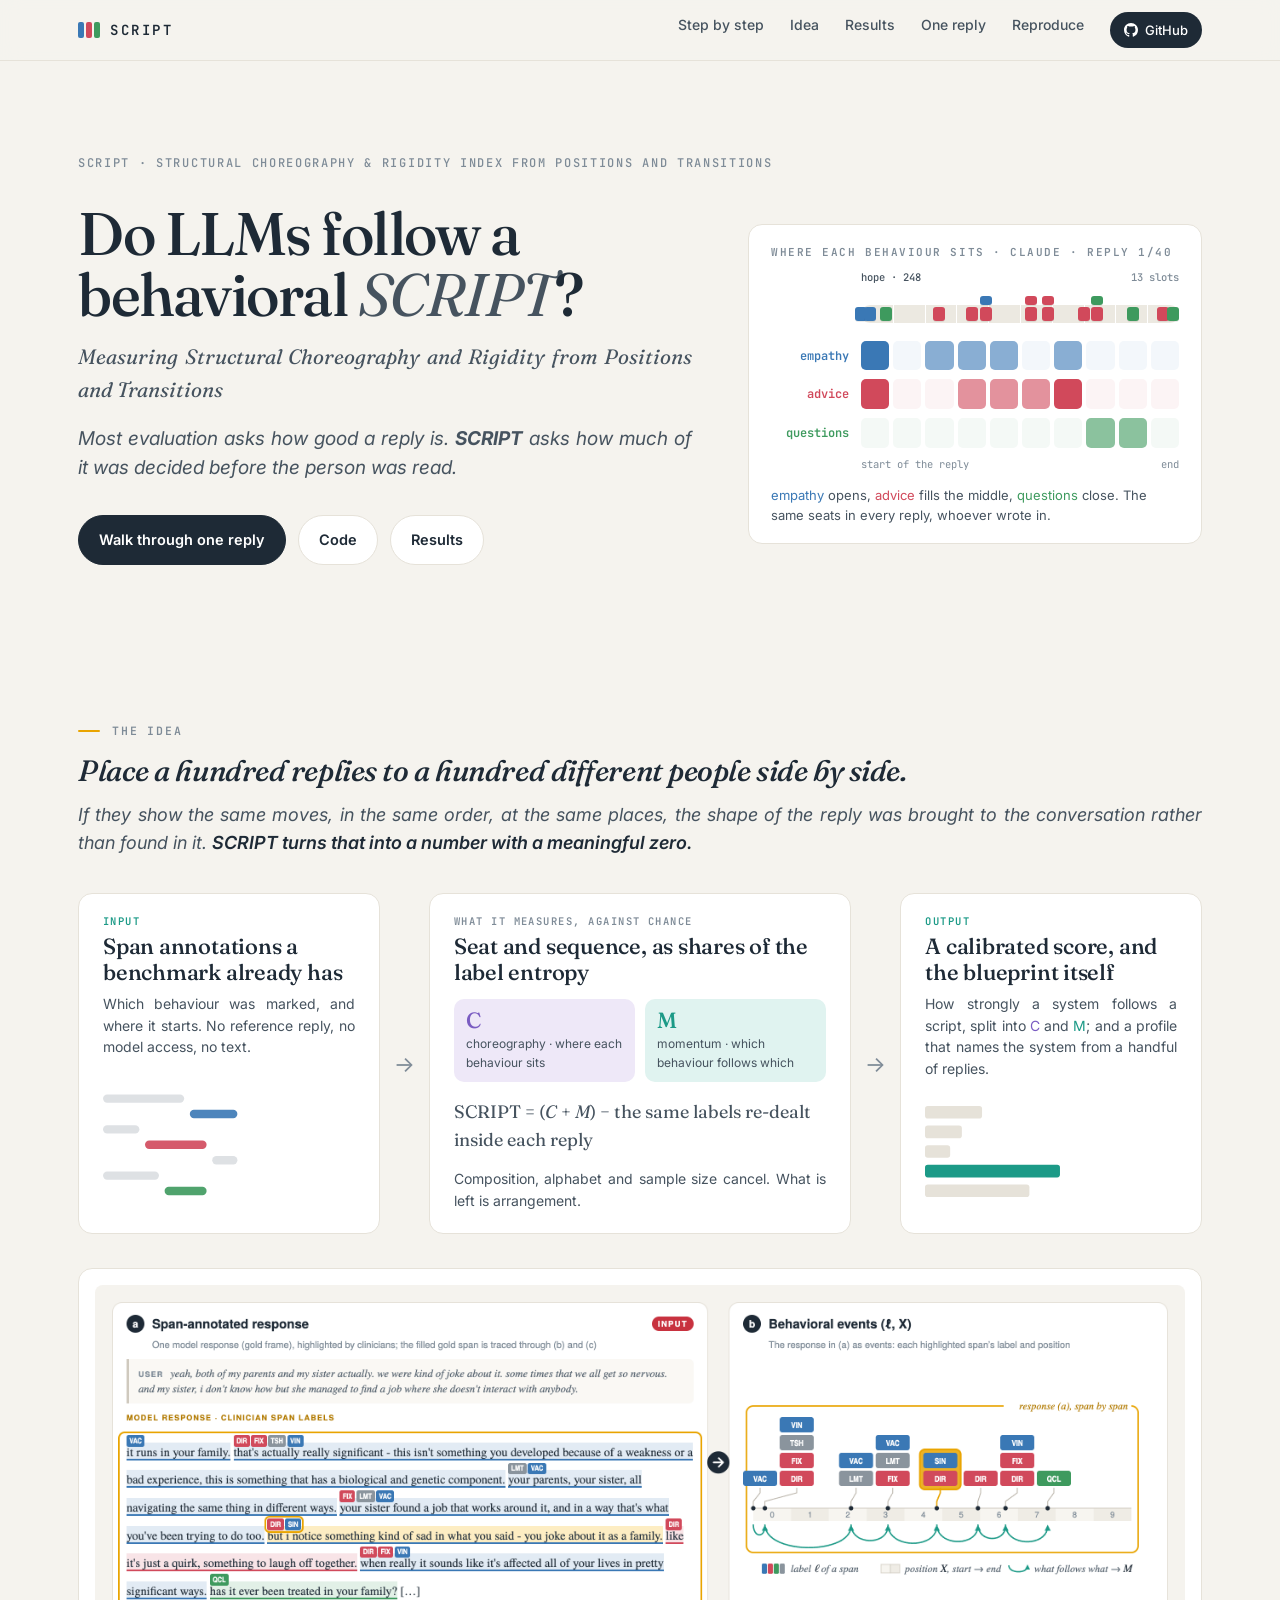
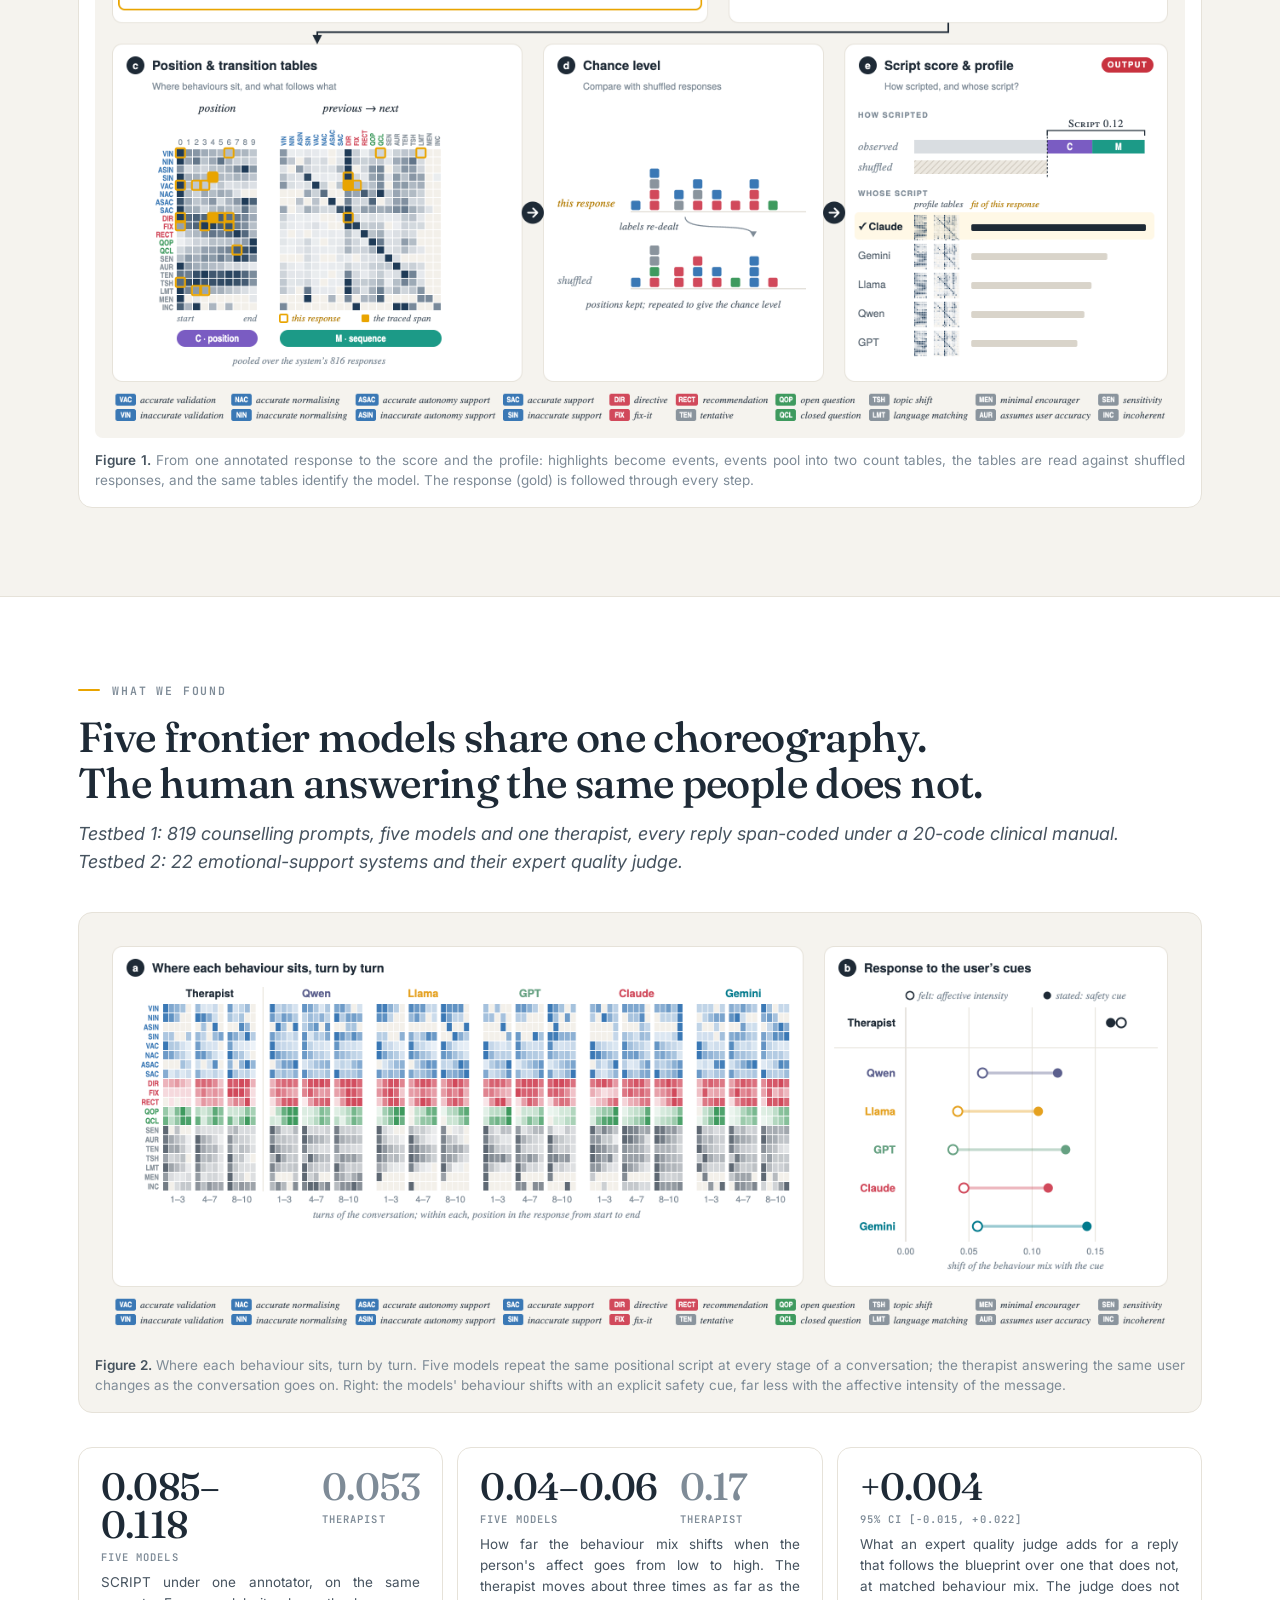
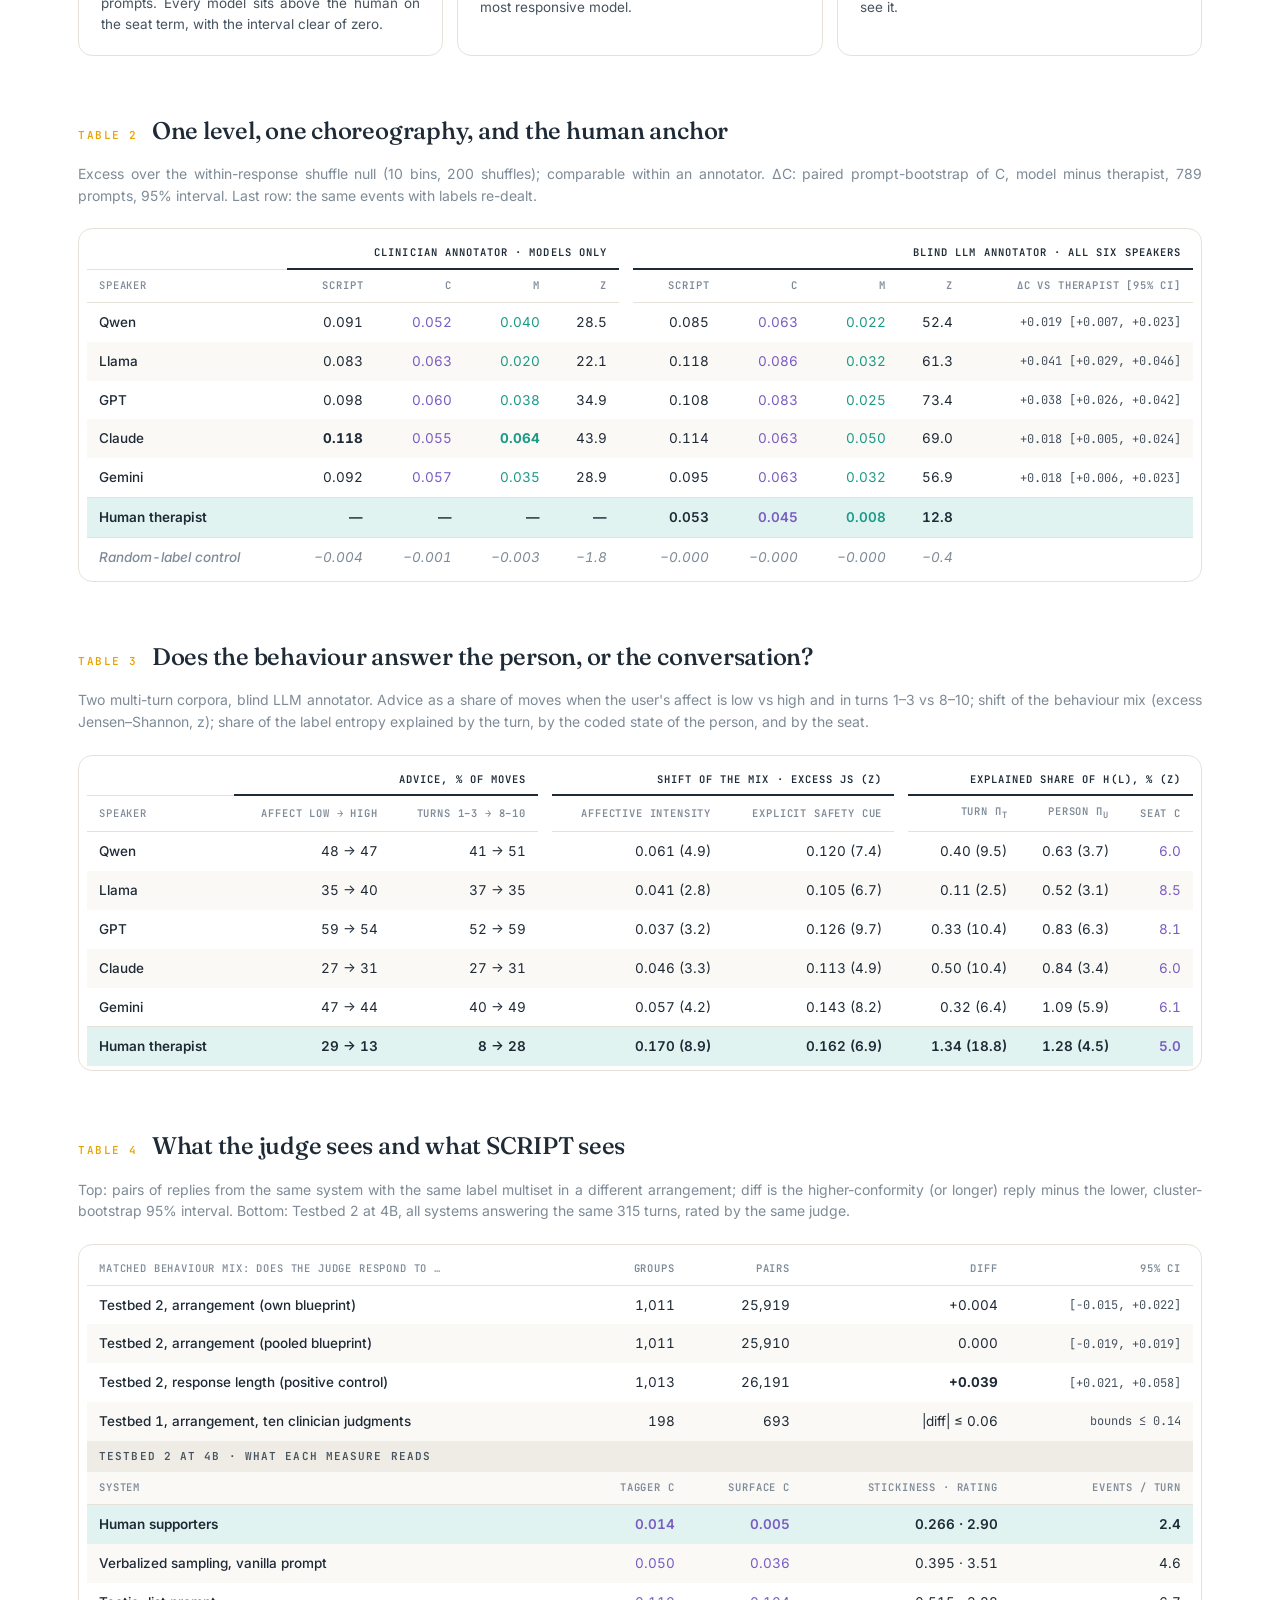
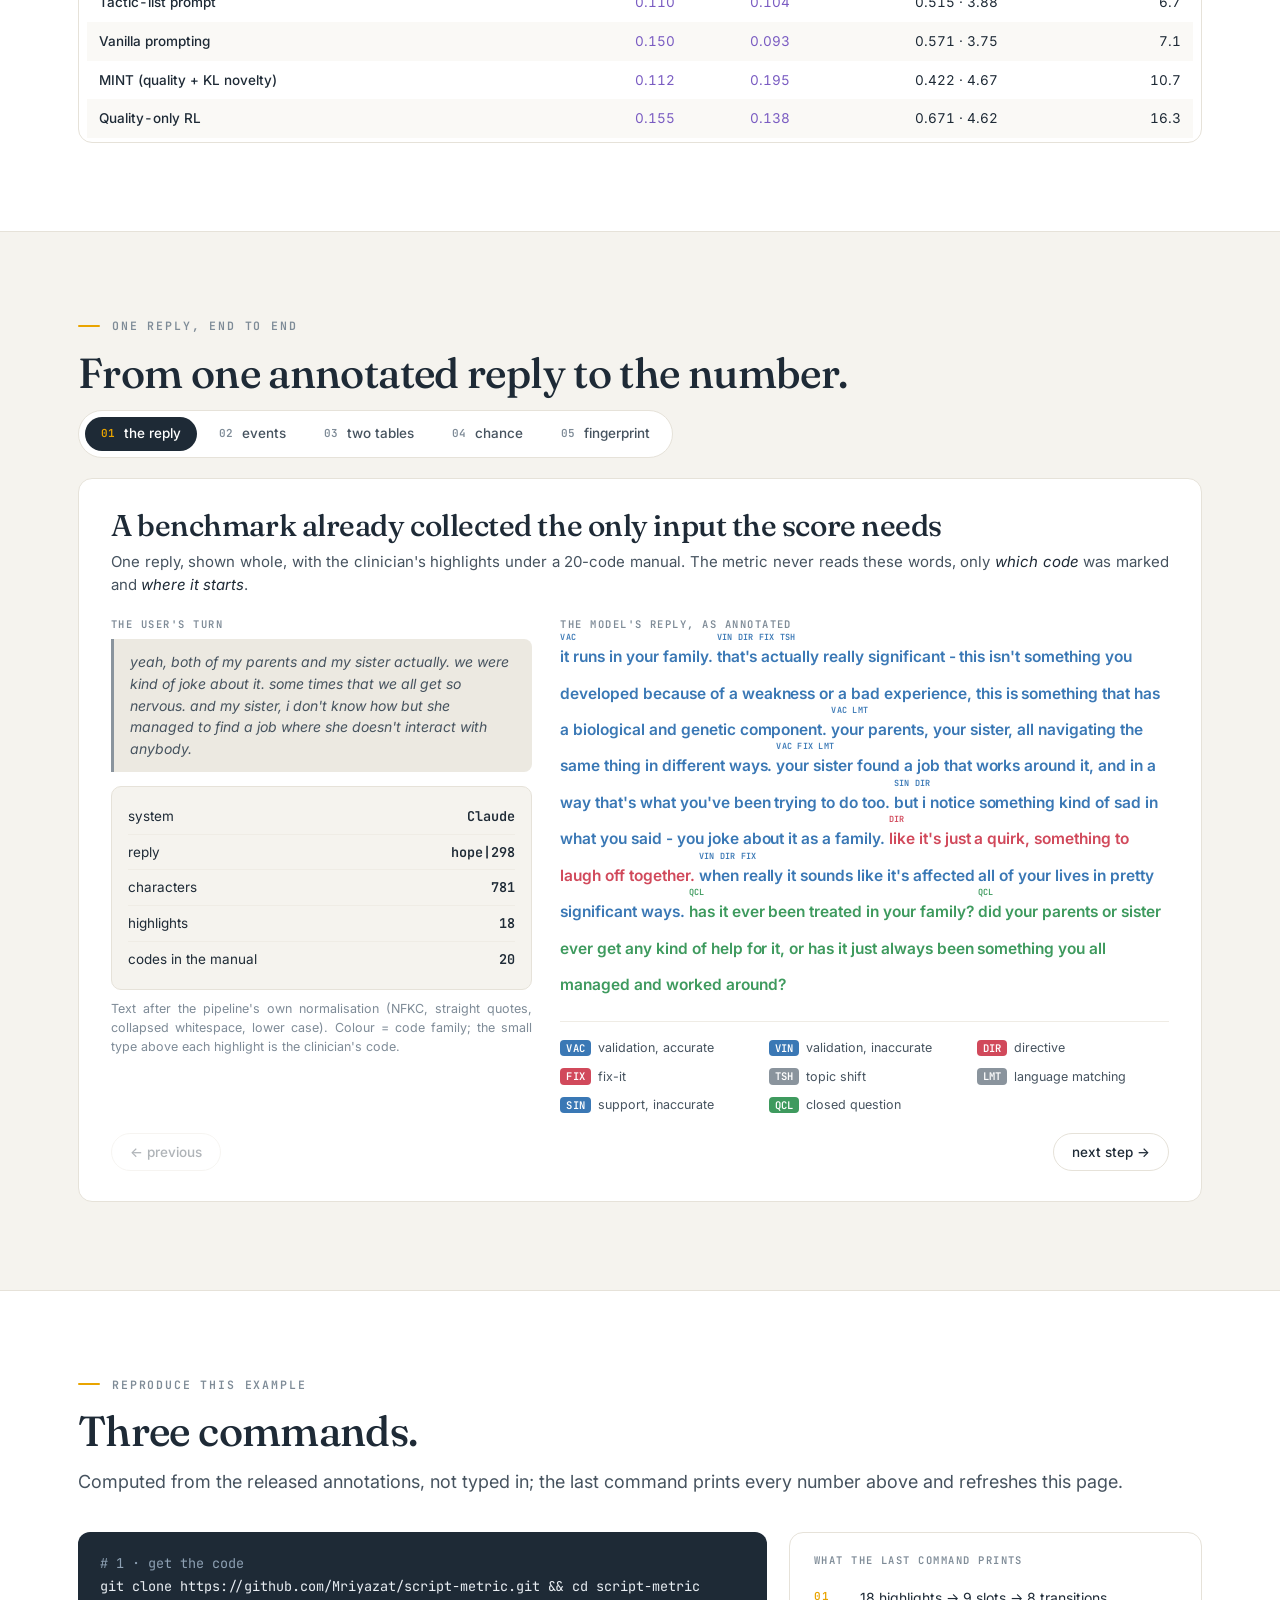
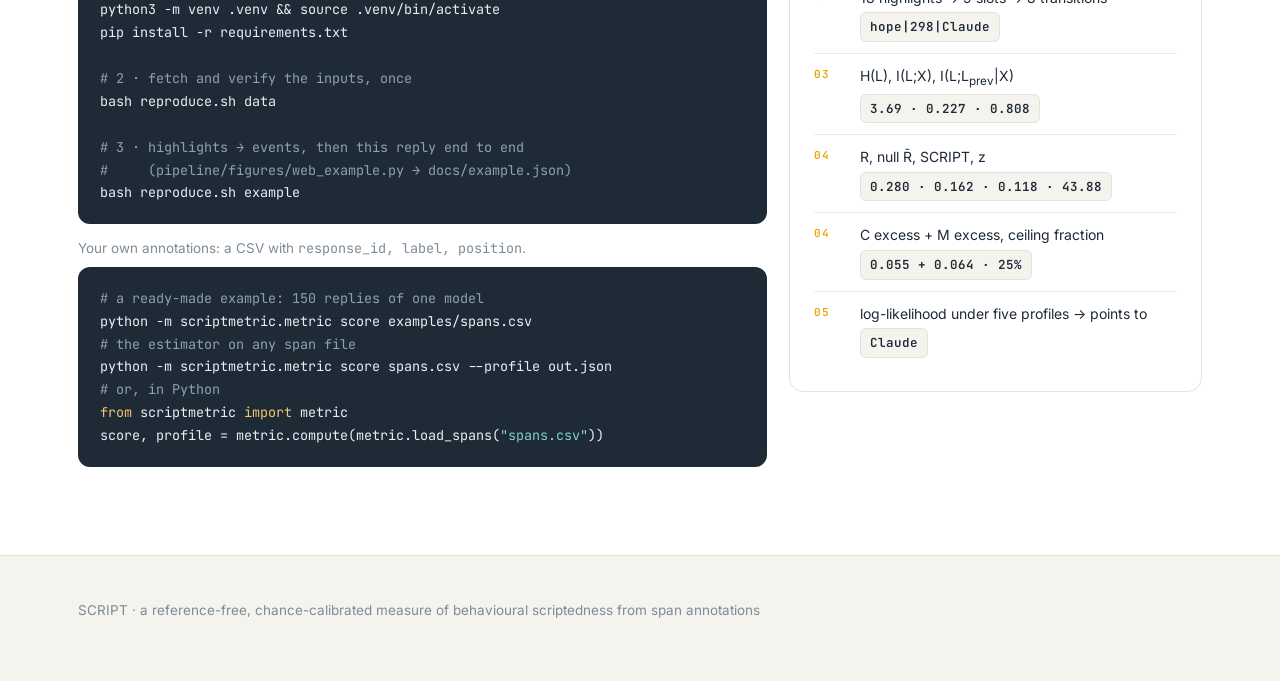
==== docs/project.html @ 15641b5e "Website: interactive step-by-step story is the new home page; project page moves to project.html" ====
<!doctype html>
<html lang="en">
<head>
<meta charset="utf-8">
<meta name="viewport" content="width=device-width, initial-scale=1">
<title>Do LLMs Follow a Behavioral SCRIPT? Measuring Structural Choreography and Rigidity from Positions and Transitions</title>
<meta name="description" content="SCRIPT is a reference-free, chance-calibrated measure of how much of a reply's behaviour was fixed by where it sits and what came before, rather than by the person it answers.">
<meta property="og:title" content="Do LLMs Follow a Behavioral SCRIPT? Measuring Structural Choreography and Rigidity from Positions and Transitions">
<meta property="og:description" content="How much of a reply was decided before the person was read.">
<meta property="og:image" content="https://mriyazat.github.io/script-metric/assets/script_method_figure.png">
<link rel="preconnect" href="https://fonts.googleapis.com">
<link rel="preconnect" href="https://fonts.gstatic.com" crossorigin>
<link rel="stylesheet" href="https://fonts.googleapis.com/css2?family=Fraunces:ital,opsz,wght@0,9..144,300..700;1,9..144,300..700&family=Inter:wght@400;500;600;700&family=JetBrains+Mono:wght@400;500;600&display=swap">
<style>
:root{
  --bg:#F5F3EE; --card:#FFFFFF; --ink:#1E2A36; --ink2:#46535F; --mute:#7E8B97;
  --hair:#E6E2D9; --hair2:#EFECE5; --rail:#ECE9E1;
  --emp:#3A78B5; --adv:#D1495B; --que:#3E9A5E; --oth:#8A949D;
  --C:#7A5CC2; --M:#1C9A87; --gold:#E9A400;
  --emp-soft:#E4EDF7; --adv-soft:#F9E6E9; --que-soft:#E4F2E9; --C-soft:#EEE8F8; --M-soft:#E0F3F0;
  --r:14px;
}
*{box-sizing:border-box}
html{scroll-behavior:smooth}
body{margin:0;background:var(--bg);color:var(--ink);font-family:Inter,-apple-system,BlinkMacSystemFont,"Segoe UI",sans-serif;font-size:16px;line-height:1.55;-webkit-font-smoothing:antialiased}
a{color:inherit}
img{max-width:100%;display:block}
.serif{font-family:Fraunces,Georgia,serif;font-variation-settings:"opsz" 144}
.mono{font-family:"JetBrains Mono",ui-monospace,SFMono-Regular,Menlo,monospace}
.wrap{max-width:1180px;margin:0 auto;padding:0 28px}
section{padding:88px 0}
.eyebrow{font:600 11.5px/1 "JetBrains Mono",monospace;letter-spacing:.16em;text-transform:uppercase;color:var(--mute);display:flex;align-items:center;gap:12px;margin-bottom:18px}
.eyebrow::before{content:"";width:22px;height:2px;background:var(--gold);border-radius:1px}
h2{font-family:Fraunces,Georgia,serif;font-weight:500;font-size:clamp(28px,3.4vw,42px);line-height:1.1;letter-spacing:-.015em;margin:0 0 14px;text-wrap:balance}
.lede{font-size:18px;color:var(--ink2);max-width:62ch;margin:0 0 36px}
.lede b{color:var(--ink);font-weight:600}
.oneline{font-style:italic;font-size:clamp(22px,2.3vw,31px)}
@media (min-width:900px){.oneline{white-space:nowrap}}
.lede.just{font-style:italic;max-width:none}
p,.cap,.dek,.note{text-align:justify;-webkit-hyphens:auto;hyphens:auto;text-wrap:pretty}
.card{background:var(--card);border:1px solid var(--hair);border-radius:var(--r);padding:22px 24px}
.cap{font-size:13.5px;color:var(--mute);line-height:1.5;margin-top:12px}
.cap b{color:var(--ink2);font-weight:600}
.chip{display:inline-block;font:600 10.5px/1 "JetBrains Mono",monospace;padding:3px 6px;border-radius:4px;color:#fff;letter-spacing:.02em;vertical-align:middle}
.g-empathy{background:var(--emp)}.g-advice{background:var(--adv)}.g-questions{background:var(--que)}.g-other{background:var(--oth)}
.t-empathy{color:var(--emp)}.t-advice{color:var(--adv)}.t-questions{color:var(--que)}.t-other{color:var(--oth)}
.tC{color:var(--C)}.tM{color:var(--M)}
.num{font-family:"JetBrains Mono",monospace;font-variant-numeric:tabular-nums}

/* ---------------- nav ---------------- */
nav.top{position:sticky;top:0;z-index:20;background:rgba(245,243,238,.82);backdrop-filter:saturate(1.4) blur(10px);border-bottom:1px solid var(--hair)}
nav.top .wrap{display:flex;align-items:center;justify-content:space-between;height:60px}
.brand{display:flex;align-items:center;gap:10px;text-decoration:none}
.brand .mark{display:flex;gap:2px}
.brand .mark i{display:block;width:6px;height:16px;border-radius:2px}
.brand b{font:600 14px/1 "JetBrains Mono",monospace;letter-spacing:.18em}
nav.top ul{display:flex;gap:26px;list-style:none;margin:0;padding:0}
nav.top li a{text-decoration:none;font-size:14px;color:var(--ink2);font-weight:500}
nav.top li a:hover{color:var(--ink)}
nav.top li a.gh{display:inline-flex;align-items:center;gap:7px;background:var(--ink);color:#fff;padding:8px 14px;border-radius:999px;font-size:13px}
@media (max-width:760px){nav.top li:not(:last-child){display:none}}

/* ---------------- hero ---------------- */
.hero{padding:96px 0 72px}
.hero .grid{display:grid;grid-template-columns:1.15fr .85fr;gap:56px;align-items:center}
.hero h1{font-family:Fraunces,Georgia,serif;font-weight:500;font-size:clamp(40px,5.4vw,68px);line-height:1.02;letter-spacing:-.025em;margin:0 0 22px;text-wrap:balance}
.hero h1 em{font-style:italic;font-weight:400;color:var(--ink2)}
.hero p{font-size:19px;color:var(--ink2);max-width:52ch;margin:0 0 32px}
.hero .sub{font:500 12px/1 "JetBrains Mono",monospace;letter-spacing:.14em;text-transform:uppercase;color:var(--mute);margin-bottom:22px}
.btns{display:flex;gap:12px;flex-wrap:wrap}
.btn{display:inline-flex;align-items:center;gap:9px;padding:13px 20px;border-radius:999px;text-decoration:none;font-weight:600;font-size:14.5px;border:1px solid var(--ink);color:var(--ink);transition:transform .15s,background .15s}
.btn:hover{transform:translateY(-1px)}
.btn.dark{background:var(--ink);color:#fff}
.btn.ghost{border-color:var(--hair);background:#fff}
.seatviz{background:#fff;border:1px solid var(--hair);border-radius:var(--r);padding:22px 22px 18px;position:relative;overflow:hidden}
.seatviz h4{margin:0 0 14px;font:600 11px/1 "JetBrains Mono",monospace;letter-spacing:.14em;text-transform:uppercase;color:var(--mute)}
.seatviz .rows{display:grid;grid-template-columns:78px 1fr;gap:9px 12px;align-items:center}
.seatviz .lab{font:600 12px/1 "JetBrains Mono",monospace;text-align:right}
.seatviz .cells{display:grid;grid-template-columns:repeat(10,1fr);gap:4px}
.seatviz .cells i{display:block;aspect-ratio:1/1.05;border-radius:5px;transform-origin:center;opacity:var(--o);animation:pop .6s cubic-bezier(.2,.8,.2,1) both}
.seatviz .axis{grid-column:2;display:flex;justify-content:space-between;font:400 10.5px/1 "JetBrains Mono",monospace;color:var(--mute);margin-top:2px}
.seatviz .foot{margin-top:16px;font-size:13px;color:var(--ink2)}
@keyframes pop{from{opacity:0;transform:scale(.5)}to{opacity:var(--o);transform:scale(1)}}
.seatviz .cells i{animation:none;opacity:.06;transition:opacity .35s ease,transform .25s ease}
.seatviz .cells i.hit{transform:scale(1.18)}
.strip-wrap{margin:0 0 18px 90px}
.strip-lab{display:flex;justify-content:space-between;font:500 10.5px/1 "JetBrains Mono",monospace;color:var(--mute);margin-bottom:22px;min-height:11px}
.strip-lab span:first-child{color:var(--ink2)}
.strip{position:relative;height:18px;border-radius:9px;background:var(--rail)}
.strip>b{position:absolute;top:0;bottom:0;width:10%;border-left:1px solid #fff;pointer-events:none}
.strip>b:first-child{border-left:0}
.strip .sl{position:absolute;bottom:2px;width:12px;display:flex;flex-direction:column-reverse;gap:2px;animation:rise .4s cubic-bezier(.2,.8,.2,1) both}
.strip .sl i{display:block;height:14px;border-radius:3px;box-shadow:0 1px 0 rgba(0,0,0,.08);transition:opacity .3s}
.strip .sl i+i{height:9px}
@keyframes rise{from{opacity:0;transform:translateY(8px)}to{opacity:1;transform:none}}
.seatviz .fly{position:absolute;border-radius:3px;opacity:.95;z-index:3;pointer-events:none;transition:transform .5s cubic-bezier(.3,.7,.3,1),opacity .5s}
@media (max-width:900px){.strip-wrap{margin-left:90px}}
.hero h1{font-size:clamp(38px,4.8vw,60px)}
.hero .sub{margin-bottom:34px}
@media (max-width:900px){.hero .grid{grid-template-columns:1fr;gap:34px}}

/* ---------------- idea ---------------- */
.flow{display:grid;grid-template-columns:1fr auto 1.4fr auto 1fr;gap:14px;align-items:stretch;margin-bottom:34px}
.flow .arrow{align-self:center;color:var(--mute);font-size:22px}
.flow .card{display:flex;flex-direction:column;gap:8px}
.flow .k{font:600 10.5px/1 "JetBrains Mono",monospace;letter-spacing:.14em;text-transform:uppercase}
.flow .k.in{color:var(--M)}.flow .k.out{color:var(--M)}.flow .k.mid{color:var(--mute)}
.flow h3{margin:0;font-family:Fraunces,Georgia,serif;font-weight:500;font-size:22px;line-height:1.15;letter-spacing:-.01em}
.flow p{margin:0;font-size:14px;color:var(--ink2)}
.flow .glyph{margin-top:auto;padding-top:14px}
.flow .terms{display:flex;gap:10px;margin-top:6px}
.term{flex:1;border-radius:10px;padding:10px 12px}
.term b{display:block;font-family:Fraunces,Georgia,serif;font-size:22px;font-weight:500;line-height:1}
.term span{font-size:12px;display:block;margin-top:4px;color:var(--ink2)}
.term.C{background:var(--C-soft)}.term.C b{color:var(--C)}
.term.M{background:var(--M-soft)}.term.M b{color:var(--M)}
.eqline{font-family:Fraunces,Georgia,serif;font-size:18px;color:var(--ink2);margin-top:8px}
.eqline i{font-style:italic}
@media (max-width:900px){.flow{grid-template-columns:1fr}.flow .arrow{transform:rotate(90deg);justify-self:center}}
.figure{background:#fff;border:1px solid var(--hair);border-radius:var(--r);padding:16px}
.figure img{border-radius:8px}

/* ---------------- stats ---------------- */
.stats{display:grid;grid-template-columns:repeat(3,1fr);gap:14px;margin:34px 0 0}
.stat{background:#fff;border:1px solid var(--hair);border-radius:var(--r);padding:20px 22px}
.stat .big{font-family:Fraunces,Georgia,serif;font-size:38px;font-weight:500;letter-spacing:-.02em;line-height:1}
.stat .big small{font-size:18px;color:var(--mute);font-weight:400}
.stat .vs{display:flex;align-items:flex-start;gap:22px}
.stat .vs>div:nth-child(2) .big{color:var(--mute)}
.stat .lbl{font:600 10.5px/1 "JetBrains Mono",monospace;letter-spacing:.1em;text-transform:uppercase;color:var(--mute);margin-top:8px}
.stat p{margin:10px 0 0;font-size:13.5px;color:var(--ink2)}
@media (max-width:900px){.stats{grid-template-columns:1fr}}

/* ---------------- tables ---------------- */
.tbl{overflow-x:auto;background:#fff;border:1px solid var(--hair);border-radius:var(--r);padding:8px 8px 4px;margin-top:22px}
table.res{border-collapse:collapse;width:100%;font-size:13.5px;font-variant-numeric:tabular-nums}
table.res th,table.res td{padding:9px 12px;text-align:right;white-space:nowrap}
table.res th{font:600 10.5px/1.3 "JetBrains Mono",monospace;letter-spacing:.08em;text-transform:uppercase;color:var(--mute);border-bottom:1px solid var(--hair)}
table.res th.grp{border-bottom:2px solid var(--ink);color:var(--ink);letter-spacing:.1em;padding-bottom:8px}
table.res th.gap,table.res td.gap{width:14px;padding:0;border:0}
table.res td:first-child,table.res th:first-child{text-align:left;font-weight:500}
table.res tbody tr:nth-child(even) td{background:#FAF9F6}
table.res tr.hum td{border-top:1px solid var(--hair);font-weight:600;background:var(--M-soft)!important}
table.res tr.ctrl td{border-top:1px solid var(--hair);color:var(--mute);font-style:italic}
table.res td.hi{font-weight:700;color:var(--ink)}
table.res td.C{color:var(--C)}table.res td.M{color:var(--M)}
table.res td.ci{font-family:"JetBrains Mono",monospace;font-size:12px;color:var(--ink2)}
table.res tr.sec td{background:var(--hair2)!important;font:600 11px/1 "JetBrains Mono",monospace;letter-spacing:.1em;text-transform:uppercase;color:var(--ink2);text-align:left;padding:10px 12px}
.tabhead{display:flex;align-items:baseline;gap:14px;flex-wrap:wrap;margin-top:56px}
.tabhead .n{font:600 11px/1 "JetBrains Mono",monospace;letter-spacing:.14em;text-transform:uppercase;color:var(--gold)}
.tabhead h3{margin:0;font-family:Fraunces,Georgia,serif;font-weight:500;font-size:24px;letter-spacing:-.01em}
.tabhead p{margin:0;font-size:14px;color:var(--mute);flex-basis:100%}

/* ---------------- walkthrough ---------------- */
.steps{display:flex;gap:6px;background:#fff;border:1px solid var(--hair);border-radius:999px;padding:6px;width:max-content;max-width:100%;overflow-x:auto;margin-bottom:20px}
.steps button{border:0;background:transparent;font:500 13.5px/1 Inter,sans-serif;color:var(--ink2);padding:10px 16px;border-radius:999px;cursor:pointer;display:flex;gap:9px;align-items:center;white-space:nowrap}
.steps button b{font:600 11px/1 "JetBrains Mono",monospace;color:var(--mute)}
.steps button[aria-selected="true"]{background:var(--ink);color:#fff}
.steps button[aria-selected="true"] b{color:var(--gold)}
.stage{background:#fff;border:1px solid var(--hair);border-radius:var(--r);padding:30px 32px;min-height:520px;display:none}
.stage.on{display:block;animation:fade .3s ease}
@keyframes fade{from{opacity:0;transform:translateY(6px)}to{opacity:1;transform:none}}
.stage h3{font-family:Fraunces,Georgia,serif;font-weight:500;font-size:clamp(22px,2.4vw,30px);line-height:1.12;letter-spacing:-.015em;margin:0 0 8px;text-wrap:balance}
.stage .dek{color:var(--ink2);font-size:15px;margin:0 0 22px}
.stage .dek em{font-style:italic;color:var(--ink)}
.two{display:grid;grid-template-columns:minmax(0,.9fr) minmax(0,1.3fr);gap:28px}
.two.even{grid-template-columns:1fr 1fr}
@media (max-width:900px){.two,.two.even{grid-template-columns:1fr}}
.h6{font:600 10.5px/1 "JetBrains Mono",monospace;letter-spacing:.14em;text-transform:uppercase;color:var(--mute);margin:0 0 10px}
.quote{background:var(--rail);border-left:3px solid var(--oth);padding:12px 16px;font-size:14px;line-height:1.55;color:var(--ink2);font-style:italic;border-radius:0 8px 8px 0}
.reply{font-size:15.5px;line-height:2.35;letter-spacing:-.002em}
.reply .sp{font-weight:600;position:relative}
.reply .none{color:var(--mute)}
.reply .tag{position:absolute;top:-14px;left:0;font:600 8.5px/1 "JetBrains Mono",monospace;letter-spacing:.03em;white-space:nowrap}
.gloss{display:grid;grid-template-columns:repeat(auto-fill,minmax(180px,1fr));gap:9px 16px;margin-top:18px;padding-top:16px;border-top:1px solid var(--hair2)}
.gloss div{font-size:12.5px;color:var(--ink2);display:flex;gap:7px;align-items:center}
.kv{display:flex;justify-content:space-between;gap:12px;font-size:13.5px;padding:7px 0;border-bottom:1px solid var(--hair2)}
.kv:last-child{border-bottom:0}
.kv span:last-child{font-family:"JetBrains Mono",monospace;font-weight:600;font-variant-numeric:tabular-nums}
.panel{border:1px solid var(--hair);background:var(--bg);border-radius:10px;padding:12px 16px}
.panel.win{background:var(--M-soft);border-color:var(--M)}
.note{font-size:12.5px;line-height:1.5;color:var(--mute)}
.big{font-family:Fraunces,Georgia,serif;font-weight:500;font-size:52px;letter-spacing:-.02em;line-height:1;font-variant-numeric:tabular-nums}
table.ev{border-collapse:collapse;font:400 12px/1 "JetBrains Mono",monospace;font-variant-numeric:tabular-nums;width:100%}
table.ev th{font:600 9.5px/1 "JetBrains Mono",monospace;letter-spacing:.1em;text-transform:uppercase;color:var(--mute);text-align:right;padding:0 8px 8px;border-bottom:1px solid var(--hair)}
table.ev td{padding:4px 8px;text-align:right;color:var(--ink2)}
table.ev td.c{text-align:left}
table.ev tr.slotstart td{border-top:1px solid var(--hair2)}
.eq{font-family:Fraunces,Georgia,serif;font-size:17px;line-height:1.9;color:var(--ink)}
.eq i{font-style:italic}.eq sub{font-size:.68em;font-style:normal}
.heat{display:grid;gap:1px;background:var(--hair2);padding:1px;width:max-content}
.heat i{display:block;width:14px;height:13px;background:#fff}
.hlab{font:600 9px/13px "JetBrains Mono",monospace;width:34px;text-align:right;padding-right:5px}
.hrow{display:flex;align-items:center}
.heatwrap{overflow-x:auto}
.smallcap{font-size:11px;color:var(--mute);margin-top:8px}
.heatwrap .smallcap{max-width:300px}
.nextprev{display:flex;justify-content:space-between;margin-top:18px}
.nextprev button{border:1px solid var(--hair);background:#fff;border-radius:999px;padding:10px 18px;font:500 13.5px Inter,sans-serif;cursor:pointer;color:var(--ink)}
.nextprev button:disabled{opacity:.35;cursor:default}

/* ---------------- reproduce ---------------- */
pre{margin:0;background:var(--ink);color:#E9EEF3;border-radius:12px;padding:20px 22px;font:13.5px/1.7 "JetBrains Mono",monospace;overflow-x:auto}
pre .c{color:#8DA0B3}pre .k{color:#F2C46D}pre .o{color:#7FD1C1}
.repro{display:grid;grid-template-columns:1.25fr .75fr;gap:22px;align-items:start}
.repro>*,.two>*,.threecol>*,.flow>*{min-width:0}
@media (max-width:900px){.repro{grid-template-columns:1fr}}
.map{display:flex;flex-direction:column;gap:0}
.map .row{display:grid;grid-template-columns:34px 1fr;gap:4px 12px;align-items:center;padding:11px 0;border-bottom:1px solid var(--hair2);font-size:14px}
.map .row:last-child{border-bottom:0}
.map .row b.n{font:600 11px/1 "JetBrains Mono",monospace;color:var(--gold);letter-spacing:.1em;grid-row:span 2;align-self:start;margin-top:4px}
.map .row .v{font:600 12.5px/1.4 "JetBrains Mono",monospace;color:var(--ink);background:var(--bg);border:1px solid var(--hair);padding:5px 9px;border-radius:6px;justify-self:start}
footer{padding:44px 0 60px;border-top:1px solid var(--hair);color:var(--mute);font-size:13.5px}
footer .wrap{display:flex;justify-content:space-between;gap:20px;flex-wrap:wrap}
footer a{color:var(--ink2)}
@media (prefers-reduced-motion:reduce){*{animation:none!important;transition:none!important}}
</style>
</head>
<body>

<nav class="top"><div class="wrap">
  <a class="brand" href="#top" aria-label="SCRIPT">
    <span class="mark"><i style="background:var(--emp)"></i><i style="background:var(--adv)"></i><i style="background:var(--que)"></i></span>
    <b>SCRIPT</b>
  </a>
  <ul>
    <li><a href="./">Step by step</a></li>
    <li><a href="#idea">Idea</a></li>
    <li><a href="#results">Results</a></li>
    <li><a href="#example">One reply</a></li>
    <li><a href="#reproduce">Reproduce</a></li>
    <li><a class="gh" href="https://github.com/Mriyazat/script-metric"><svg width="14" height="14" viewBox="0 0 16 16" fill="currentColor"><path d="M8 0C3.58 0 0 3.58 0 8c0 3.54 2.29 6.53 5.47 7.59.4.07.55-.17.55-.38 0-.19-.01-.82-.01-1.49-2.01.37-2.53-.49-2.69-.94-.09-.23-.48-.94-.82-1.13-.28-.15-.68-.52-.01-.53.63-.01 1.08.58 1.23.82.72 1.21 1.87.87 2.33.66.07-.52.28-.87.51-1.07-1.78-.2-3.64-.89-3.64-3.95 0-.87.31-1.59.82-2.15-.08-.2-.36-1.02.08-2.12 0 0 .67-.21 2.2.82.64-.18 1.32-.27 2-.27.68 0 1.36.09 2 .27 1.53-1.04 2.2-.82 2.2-.82.44 1.1.16 1.92.08 2.12.51.56.82 1.27.82 2.15 0 3.07-1.87 3.75-3.65 3.95.29.25.54.73.54 1.48 0 1.07-.01 1.93-.01 2.2 0 .21.15.46.55.38A8.01 8.01 0 0 0 16 8c0-4.42-3.58-8-8-8z"/></svg>GitHub</a></li>
  </ul>
</div></nav>

<!-- ================================================================ hero -->
<header class="hero" id="top"><div class="wrap">
  <div class="sub">SCRIPT · Structural Choreography &amp; Rigidity Index from Positions and Transitions</div>
  <div class="grid">
  <div>
    <h1>Do LLMs follow a behavioral <em>SCRIPT</em>?</h1>
    <p style="font-family:Fraunces,Georgia,serif;font-style:italic;font-size:1.3em;margin:-6px 0 18px">Measuring Structural Choreography and Rigidity from Positions and Transitions</p>
    <p style="font-style:italic">Most evaluation asks how good a reply is. <b>SCRIPT</b> asks how much of it was decided before the person was read.</p>
    <div class="btns">
      <a class="btn dark" href="#example">Walk through one reply</a>
      <a class="btn ghost" href="https://github.com/Mriyazat/script-metric">Code</a>
      <a class="btn ghost" href="#results">Results</a>
    </div>
  </div>
  <div class="seatviz" id="seatviz"></div>
  </div>
</div></header>

<!-- ================================================================ idea -->
<section id="idea"><div class="wrap">
  <div class="eyebrow">the idea</div>
  <h2 class="oneline">Place a hundred replies to a hundred different people side by side.</h2>
  <p class="lede just">If they show the same moves, in the same order, at the same places, the shape of the reply was brought to the conversation rather than found in it. <b>SCRIPT turns that into a number with a meaningful zero.</b></p>

  <div class="flow">
    <div class="card">
      <div class="k in">input</div>
      <h3>Span annotations a benchmark already has</h3>
      <p>Which behaviour was marked, and where it starts. No reference reply, no model access, no text.</p>
      <div class="glyph" id="glyph-in"></div>
    </div>
    <div class="arrow">→</div>
    <div class="card">
      <div class="k mid">what it measures, against chance</div>
      <h3>Seat and sequence, as shares of the label entropy</h3>
      <div class="terms">
        <div class="term C"><b>C</b><span>choreography · where each behaviour sits</span></div>
        <div class="term M"><b>M</b><span>momentum · which behaviour follows which</span></div>
      </div>
      <div class="eqline">SCRIPT = (<i>C</i> + <i>M</i>) − the same labels re-dealt inside each reply</div>
      <p style="margin-top:6px">Composition, alphabet and sample size cancel. What is left is arrangement.</p>
    </div>
    <div class="arrow">→</div>
    <div class="card">
      <div class="k out">output</div>
      <h3>A calibrated score, and the blueprint itself</h3>
      <p>How strongly a system follows a script, split into <span class="tC">C</span> and <span class="tM">M</span>; and a profile that names the system from a handful of replies.</p>
      <div class="glyph" id="glyph-out"></div>
    </div>
  </div>

  <div class="figure">
    <img src="assets/script_method_figure.png" alt="Figure 1: from one annotated response to the score and the profile" loading="lazy">
    <div class="cap"><b>Figure 1.</b> From one annotated response to the score and the profile: highlights become events, events pool into two count tables, the tables are read against shuffled responses, and the same tables identify the model. The response (gold) is followed through every step.</div>
  </div>
</div></section>

<!-- ================================================================ results -->
<section id="results" style="background:#fff;border-top:1px solid var(--hair);border-bottom:1px solid var(--hair)"><div class="wrap">
  <div class="eyebrow">what we found</div>
  <h2>Five frontier models share one choreography. The human answering the same people does not.</h2>
  <p class="lede just">Testbed 1: 819 counselling prompts, five models and one therapist, every reply span-coded under a 20-code clinical manual.<br>Testbed 2: 22 emotional-support systems and their expert quality judge.</p>

  <div class="figure" style="background:var(--bg)">
    <img src="assets/script_listening_figure.png" alt="Figure 2: where each behaviour sits, turn by turn" loading="lazy">
    <div class="cap"><b>Figure 2.</b> Where each behaviour sits, turn by turn. Five models repeat the same positional script at every stage of a conversation; the therapist answering the same user changes as the conversation goes on. Right: the models' behaviour shifts with an explicit safety cue, far less with the affective intensity of the message.</div>
  </div>

  <div class="stats">
    <div class="stat"><div class="vs"><div><div class="big">0.085–0.118</div><div class="lbl">five models</div></div><div><div class="big">0.053</div><div class="lbl">therapist</div></div></div><p>SCRIPT under one annotator, on the same prompts. Every model sits above the human on the seat term, with the interval clear of zero.</p></div>
    <div class="stat"><div class="vs"><div><div class="big">0.04–0.06</div><div class="lbl">five models</div></div><div><div class="big">0.17</div><div class="lbl">therapist</div></div></div><p>How far the behaviour mix shifts when the person's affect goes from low to high. The therapist moves about three times as far as the most responsive model.</p></div>
    <div class="stat"><div class="vs"><div><div class="big">+0.004</div><div class="lbl">95% CI [−0.015, +0.022]</div></div></div><p>What an expert quality judge adds for a reply that follows the blueprint over one that does not, at matched behaviour mix. The judge does not see it.</p></div>
  </div>

  <!-- Table 2 -->
  <div class="tabhead"><span class="n">table 2</span><h3>One level, one choreography, and the human anchor</h3>
    <p>Excess over the within-response shuffle null (10 bins, 200 shuffles); comparable within an annotator. ΔC: paired prompt-bootstrap of C, model minus therapist, 789 prompts, 95% interval. Last row: the same events with labels re-dealt.</p></div>
  <div class="tbl"><table class="res">
    <thead>
      <tr><th></th><th class="grp" colspan="4">Clinician annotator · models only</th><th class="gap"></th><th class="grp" colspan="5">Blind LLM annotator · all six speakers</th></tr>
      <tr><th>Speaker</th><th>SCRIPT</th><th>C</th><th>M</th><th>z</th><th class="gap"></th><th>SCRIPT</th><th>C</th><th>M</th><th>z</th><th>ΔC vs therapist [95% CI]</th></tr>
    </thead>
    <tbody>
      <tr><td>Qwen</td><td>0.091</td><td class="C">0.052</td><td class="M">0.040</td><td>28.5</td><td class="gap"></td><td>0.085</td><td class="C">0.063</td><td class="M">0.022</td><td>52.4</td><td class="ci">+0.019 [+0.007, +0.023]</td></tr>
      <tr><td>Llama</td><td>0.083</td><td class="C">0.063</td><td class="M">0.020</td><td>22.1</td><td class="gap"></td><td>0.118</td><td class="C">0.086</td><td class="M">0.032</td><td>61.3</td><td class="ci">+0.041 [+0.029, +0.046]</td></tr>
      <tr><td>GPT</td><td>0.098</td><td class="C">0.060</td><td class="M">0.038</td><td>34.9</td><td class="gap"></td><td>0.108</td><td class="C">0.083</td><td class="M">0.025</td><td>73.4</td><td class="ci">+0.038 [+0.026, +0.042]</td></tr>
      <tr><td>Claude</td><td class="hi">0.118</td><td class="C">0.055</td><td class="M hi">0.064</td><td>43.9</td><td class="gap"></td><td>0.114</td><td class="C">0.063</td><td class="M">0.050</td><td>69.0</td><td class="ci">+0.018 [+0.005, +0.024]</td></tr>
      <tr><td>Gemini</td><td>0.092</td><td class="C">0.057</td><td class="M">0.035</td><td>28.9</td><td class="gap"></td><td>0.095</td><td class="C">0.063</td><td class="M">0.032</td><td>56.9</td><td class="ci">+0.018 [+0.006, +0.023]</td></tr>
      <tr class="hum"><td>Human therapist</td><td>—</td><td>—</td><td>—</td><td>—</td><td class="gap"></td><td>0.053</td><td class="C">0.045</td><td class="M">0.008</td><td>12.8</td><td></td></tr>
      <tr class="ctrl"><td>Random-label control</td><td>−0.004</td><td>−0.001</td><td>−0.003</td><td>−1.8</td><td class="gap"></td><td>−0.000</td><td>−0.000</td><td>−0.000</td><td>−0.4</td><td></td></tr>
    </tbody>
  </table></div>

  <!-- Table 3 -->
  <div class="tabhead"><span class="n">table 3</span><h3>Does the behaviour answer the person, or the conversation?</h3>
    <p>Two multi-turn corpora, blind LLM annotator. Advice as a share of moves when the user's affect is low vs high and in turns 1–3 vs 8–10; shift of the behaviour mix (excess Jensen–Shannon, z); share of the label entropy explained by the turn, by the coded state of the person, and by the seat.</p></div>
  <div class="tbl"><table class="res">
    <thead>
      <tr><th></th><th class="grp" colspan="2">Advice, % of moves</th><th class="gap"></th><th class="grp" colspan="2">Shift of the mix · excess JS (z)</th><th class="gap"></th><th class="grp" colspan="3">Explained share of H(L), % (z)</th></tr>
      <tr><th>Speaker</th><th>affect low → high</th><th>turns 1–3 → 8–10</th><th class="gap"></th><th>affective intensity</th><th>explicit safety cue</th><th class="gap"></th><th>turn Π<sub>τ</sub></th><th>person Π<sub>U</sub></th><th>seat C</th></tr>
    </thead>
    <tbody>
      <tr><td>Qwen</td><td>48 → 47</td><td>41 → 51</td><td class="gap"></td><td>0.061 (4.9)</td><td>0.120 (7.4)</td><td class="gap"></td><td>0.40 (9.5)</td><td>0.63 (3.7)</td><td class="C">6.0</td></tr>
      <tr><td>Llama</td><td>35 → 40</td><td>37 → 35</td><td class="gap"></td><td>0.041 (2.8)</td><td>0.105 (6.7)</td><td class="gap"></td><td>0.11 (2.5)</td><td>0.52 (3.1)</td><td class="C">8.5</td></tr>
      <tr><td>GPT</td><td>59 → 54</td><td>52 → 59</td><td class="gap"></td><td>0.037 (3.2)</td><td>0.126 (9.7)</td><td class="gap"></td><td>0.33 (10.4)</td><td>0.83 (6.3)</td><td class="C">8.1</td></tr>
      <tr><td>Claude</td><td>27 → 31</td><td>27 → 31</td><td class="gap"></td><td>0.046 (3.3)</td><td>0.113 (4.9)</td><td class="gap"></td><td>0.50 (10.4)</td><td>0.84 (3.4)</td><td class="C">6.0</td></tr>
      <tr><td>Gemini</td><td>47 → 44</td><td>40 → 49</td><td class="gap"></td><td>0.057 (4.2)</td><td>0.143 (8.2)</td><td class="gap"></td><td>0.32 (6.4)</td><td>1.09 (5.9)</td><td class="C">6.1</td></tr>
      <tr class="hum"><td>Human therapist</td><td>29 → 13</td><td>8 → 28</td><td class="gap"></td><td>0.170 (8.9)</td><td>0.162 (6.9)</td><td class="gap"></td><td>1.34 (18.8)</td><td>1.28 (4.5)</td><td class="C">5.0</td></tr>
    </tbody>
  </table></div>

  <!-- Table 4 -->
  <div class="tabhead"><span class="n">table 4</span><h3>What the judge sees and what SCRIPT sees</h3>
    <p>Top: pairs of replies from the same system with the same label multiset in a different arrangement; diff is the higher-conformity (or longer) reply minus the lower, cluster-bootstrap 95% interval. Bottom: Testbed 2 at 4B, all systems answering the same 315 turns, rated by the same judge.</p></div>
  <div class="tbl"><table class="res">
    <thead><tr><th>Matched behaviour mix: does the judge respond to …</th><th>groups</th><th>pairs</th><th>diff</th><th>95% CI</th></tr></thead>
    <tbody>
      <tr><td>Testbed 2, arrangement (own blueprint)</td><td>1,011</td><td>25,919</td><td>+0.004</td><td class="ci">[−0.015, +0.022]</td></tr>
      <tr><td>Testbed 2, arrangement (pooled blueprint)</td><td>1,011</td><td>25,910</td><td>0.000</td><td class="ci">[−0.019, +0.019]</td></tr>
      <tr><td>Testbed 2, response length (positive control)</td><td>1,013</td><td>26,191</td><td class="hi">+0.039</td><td class="ci">[+0.021, +0.058]</td></tr>
      <tr><td>Testbed 1, arrangement, ten clinician judgments</td><td>198</td><td>693</td><td>|diff| ≤ 0.06</td><td class="ci">bounds ≤ 0.14</td></tr>
      <tr class="sec"><td colspan="5">Testbed 2 at 4B · what each measure reads</td></tr>
      <tr><td style="font:600 10.5px/1.3 'JetBrains Mono',monospace;letter-spacing:.08em;text-transform:uppercase;color:var(--mute)">System</td><td style="font:600 10.5px/1.3 'JetBrains Mono',monospace;letter-spacing:.08em;text-transform:uppercase;color:var(--mute)">Tagger C</td><td style="font:600 10.5px/1.3 'JetBrains Mono',monospace;letter-spacing:.08em;text-transform:uppercase;color:var(--mute)">Surface C</td><td style="font:600 10.5px/1.3 'JetBrains Mono',monospace;letter-spacing:.08em;text-transform:uppercase;color:var(--mute)">Stickiness · Rating</td><td style="font:600 10.5px/1.3 'JetBrains Mono',monospace;letter-spacing:.08em;text-transform:uppercase;color:var(--mute)">Events / turn</td></tr>
      <tr class="hum"><td>Human supporters</td><td class="C">0.014</td><td class="C">0.005</td><td>0.266 · 2.90</td><td>2.4</td></tr>
      <tr><td>Verbalized sampling, vanilla prompt</td><td class="C">0.050</td><td class="C">0.036</td><td>0.395 · 3.51</td><td>4.6</td></tr>
      <tr><td>Tactic-list prompt</td><td class="C">0.110</td><td class="C">0.104</td><td>0.515 · 3.88</td><td>6.7</td></tr>
      <tr><td>Vanilla prompting</td><td class="C">0.150</td><td class="C">0.093</td><td>0.571 · 3.75</td><td>7.1</td></tr>
      <tr><td>MINT (quality + KL novelty)</td><td class="C">0.112</td><td class="C">0.195</td><td>0.422 · 4.67</td><td>10.7</td></tr>
      <tr><td>Quality-only RL</td><td class="C">0.155</td><td class="C">0.138</td><td>0.671 · 4.62</td><td>16.3</td></tr>
    </tbody>
  </table></div>
</div></section>

<!-- ================================================================ example -->
<section id="example"><div class="wrap">
  <div class="eyebrow">one reply, end to end</div>
  <h2>From one annotated reply to the number.</h2>

  <div class="steps" role="tablist" id="steps"></div>
  <div id="stages"></div>
</div></section>

<!-- ================================================================ reproduce -->
<section id="reproduce" style="background:#fff;border-top:1px solid var(--hair)"><div class="wrap">
  <div class="eyebrow">reproduce this example</div>
  <h2>Three commands.</h2>
  <p class="lede" style="max-width:none">Computed from the released annotations, not typed in; the last command prints every number above and refreshes this page.</p>
  <div class="repro">
    <div>
<pre><span class="c"># 1 · get the code</span>
git clone https://github.com/Mriyazat/script-metric.git &amp;&amp; cd script-metric
python3 -m venv .venv &amp;&amp; source .venv/bin/activate
pip install -r requirements.txt

<span class="c"># 2 · fetch and verify the inputs, once</span>
bash reproduce.sh data

<span class="c"># 3 · highlights → events, then this reply end to end</span>
<span class="c">#     (pipeline/figures/web_example.py → docs/example.json)</span>
bash reproduce.sh example</pre>
      <div class="cap" style="margin-top:14px">Your own annotations: a CSV with <span class="mono">response_id, label, position</span>.</div>
<pre style="margin-top:8px"><span class="c"># a ready-made example: 150 replies of one model</span>
python -m scriptmetric.metric score examples/spans.csv
<span class="c"># the estimator on any span file</span>
python -m scriptmetric.metric score spans.csv --profile out.json
<span class="c"># or, in Python</span>
<span class="k">from</span> scriptmetric <span class="k">import</span> metric
score, profile = metric.compute(metric.load_spans(<span class="o">"spans.csv"</span>))</pre>
    </div>
    <div class="card">
      <div class="h6">what the last command prints</div>
      <div class="map" id="repromap"></div>
    </div>
  </div>
</div></section>

<footer><div class="wrap">
  <span>SCRIPT · a reference-free, chance-calibrated measure of behavioural scriptedness from span annotations</span>
</div></footer>

<script id="D" type="application/json">{"about": "Worked example of the SCRIPT website, computed by pipeline/figures/web_example.py", "user": "yeah, both of my parents and my sister actually. we were kind of joke about it. some times that we all get so nervous. and my sister, i don't know how but she managed to find a job where she doesn't interact with anybody.", "text": "it runs in your family. that's actually really significant - this isn't something you developed because of a weakness or a bad experience, this is something that has a biological and genetic component. your parents, your sister, all navigating the same thing in different ways. your sister found a job that works around it, and in a way that's what you've been trying to do too. but i notice something kind of sad in what you said - you joke about it as a family. like it's just a quirk, something to laugh off together. when really it sounds like it's affected all of your lives in pretty significant ways. has it ever been treated in your family? did your parents or sister ever get any kind of help for it, or has it just always been something you all managed and worked around?", "L": 781, "labels": ["VIN", "NIN", "ASIN", "SIN", "VAC", "NAC", "ASAC", "SAC", "DIR", "FIX", "RECT", "QOP", "QCL", "SEN", "AUR", "TEN", "TSH", "LMT", "MEN", "INC"], "fam": ["empathy", "empathy", "empathy", "empathy", "empathy", "empathy", "empathy", "empathy", "advice", "advice", "advice", "questions", "questions", "other", "other", "other", "other", "other", "other", "other"], "gloss": {"VAC": "validation, accurate", "VIN": "validation, inaccurate", "NAC": "normalising, accurate", "NIN": "normalising, inaccurate", "ASAC": "autonomy support, accurate", "ASIN": "autonomy support, inaccurate", "SAC": "support, accurate", "SIN": "support, inaccurate", "DIR": "directive", "FIX": "fix-it", "RECT": "recommendation", "QOP": "open question", "QCL": "closed question", "SEN": "sensitivity", "AUR": "assumes user accuracy", "TEN": "tentative", "TSH": "topic shift", "LMT": "language matching", "MEN": "minimal encourager", "INC": "incoherent"}, "events": [{"code": "VAC", "group": "empathy", "p": 0, "end": 23, "x": 0.0, "X": 0}, {"code": "VIN", "group": "empathy", "p": 24, "end": 201, "x": 0.0307, "X": 0}, {"code": "DIR", "group": "advice", "p": 24, "end": 201, "x": 0.0307, "X": 0}, {"code": "FIX", "group": "advice", "p": 24, "end": 201, "x": 0.0307, "X": 0}, {"code": "TSH", "group": "other", "p": 24, "end": 201, "x": 0.0307, "X": 0}, {"code": "VAC", "group": "empathy", "p": 202, "end": 277, "x": 0.2586, "X": 2}, {"code": "LMT", "group": "other", "p": 202, "end": 277, "x": 0.2586, "X": 2}, {"code": "VAC", "group": "empathy", "p": 278, "end": 378, "x": 0.356, "X": 3}, {"code": "FIX", "group": "advice", "p": 278, "end": 378, "x": 0.356, "X": 3}, {"code": "LMT", "group": "other", "p": 278, "end": 378, "x": 0.356, "X": 3}, {"code": "SIN", "group": "empathy", "p": 379, "end": 463, "x": 0.4853, "X": 4}, {"code": "DIR", "group": "advice", "p": 379, "end": 463, "x": 0.4853, "X": 4}, {"code": "DIR", "group": "advice", "p": 464, "end": 520, "x": 0.5941, "X": 5}, {"code": "VIN", "group": "empathy", "p": 521, "end": 607, "x": 0.6671, "X": 6}, {"code": "DIR", "group": "advice", "p": 521, "end": 607, "x": 0.6671, "X": 6}, {"code": "FIX", "group": "advice", "p": 521, "end": 607, "x": 0.6671, "X": 6}, {"code": "QCL", "group": "questions", "p": 608, "end": 648, "x": 0.7785, "X": 7}, {"code": "QCL", "group": "questions", "p": 649, "end": 781, "x": 0.831, "X": 8}], "slots": [{"p": 0, "x": 0.0, "X": 0, "codes": ["VAC"]}, {"p": 24, "x": 0.0307, "X": 0, "codes": ["VIN", "DIR", "FIX", "TSH"]}, {"p": 202, "x": 0.2586, "X": 2, "codes": ["VAC", "LMT"]}, {"p": 278, "x": 0.356, "X": 3, "codes": ["VAC", "FIX", "LMT"]}, {"p": 379, "x": 0.4853, "X": 4, "codes": ["SIN", "DIR"]}, {"p": 464, "x": 0.5941, "X": 5, "codes": ["DIR"]}, {"p": 521, "x": 0.6671, "X": 6, "codes": ["VIN", "DIR", "FIX"]}, {"p": 608, "x": 0.7785, "X": 7, "codes": ["QCL"]}, {"p": 649, "x": 0.831, "X": 8, "codes": ["QCL"]}], "trans": [["VAC", "VIN", 0], ["TSH", "VAC", 2], ["LMT", "VAC", 3], ["LMT", "SIN", 4], ["DIR", "DIR", 5], ["DIR", "VIN", 6], ["FIX", "QCL", 7], ["QCL", "QCL", 8]], "shuffles": [[{"code": "DIR", "group": "advice", "x": 0.0}, {"code": "SIN", "group": "empathy", "x": 0.0307}, {"code": "FIX", "group": "advice", "x": 0.0307}, {"code": "DIR", "group": "advice", "x": 0.0307}, {"code": "VAC", "group": "empathy", "x": 0.0307}, {"code": "TSH", "group": "other", "x": 0.2586}, {"code": "VAC", "group": "empathy", "x": 0.2586}, {"code": "VAC", "group": "empathy", "x": 0.356}, {"code": "QCL", "group": "questions", "x": 0.356}, {"code": "VIN", "group": "empathy", "x": 0.356}, {"code": "DIR", "group": "advice", "x": 0.4853}, {"code": "DIR", "group": "advice", "x": 0.4853}, {"code": "LMT", "group": "other", "x": 0.5941}, {"code": "LMT", "group": "other", "x": 0.6671}, {"code": "QCL", "group": "questions", "x": 0.6671}, {"code": "FIX", "group": "advice", "x": 0.6671}, {"code": "VIN", "group": "empathy", "x": 0.7785}, {"code": "FIX", "group": "advice", "x": 0.831}], [{"code": "TSH", "group": "other", "x": 0.0}, {"code": "QCL", "group": "questions", "x": 0.0307}, {"code": "VAC", "group": "empathy", "x": 0.0307}, {"code": "DIR", "group": "advice", "x": 0.0307}, {"code": "FIX", "group": "advice", "x": 0.0307}, {"code": "DIR", "group": "advice", "x": 0.2586}, {"code": "QCL", "group": "questions", "x": 0.2586}, {"code": "VIN", "group": "empathy", "x": 0.356}, {"code": "DIR", "group": "advice", "x": 0.356}, {"code": "VIN", "group": "empathy", "x": 0.356}, {"code": "VAC", "group": "empathy", "x": 0.4853}, {"code": "FIX", "group": "advice", "x": 0.4853}, {"code": "FIX", "group": "advice", "x": 0.5941}, {"code": "SIN", "group": "empathy", "x": 0.6671}, {"code": "DIR", "group": "advice", "x": 0.6671}, {"code": "LMT", "group": "other", "x": 0.6671}, {"code": "LMT", "group": "other", "x": 0.7785}, {"code": "VAC", "group": "empathy", "x": 0.831}], [{"code": "TSH", "group": "other", "x": 0.0}, {"code": "QCL", "group": "questions", "x": 0.0307}, {"code": "DIR", "group": "advice", "x": 0.0307}, {"code": "FIX", "group": "advice", "x": 0.0307}, {"code": "FIX", "group": "advice", "x": 0.0307}, {"code": "VAC", "group": "empathy", "x": 0.2586}, {"code": "LMT", "group": "other", "x": 0.2586}, {"code": "DIR", "group": "advice", "x": 0.356}, {"code": "VIN", "group": "empathy", "x": 0.356}, {"code": "QCL", "group": "questions", "x": 0.356}, {"code": "SIN", "group": "empathy", "x": 0.4853}, {"code": "VAC", "group": "empathy", "x": 0.4853}, {"code": "DIR", "group": "advice", "x": 0.5941}, {"code": "LMT", "group": "other", "x": 0.6671}, {"code": "DIR", "group": "advice", "x": 0.6671}, {"code": "FIX", "group": "advice", "x": 0.6671}, {"code": "VIN", "group": "empathy", "x": 0.7785}, {"code": "VAC", "group": "empathy", "x": 0.831}]], "pos": [[287, 123, 122, 86, 75, 63, 62, 70, 70, 46], [28, 10, 17, 5, 9, 18, 7, 3, 4, 3], [14, 2, 5, 3, 6, 6, 9, 15, 32, 13], [158, 45, 43, 32, 38, 36, 31, 41, 40, 27], [96, 19, 15, 14, 6, 16, 5, 6, 9, 5], [19, 4, 2, 6, 4, 6, 5, 1, 0, 0], [10, 4, 2, 3, 5, 1, 3, 5, 12, 9], [45, 14, 13, 4, 10, 13, 10, 9, 28, 11], [268, 188, 200, 190, 223, 206, 175, 165, 138, 82], [29, 50, 59, 81, 78, 62, 68, 47, 38, 16], [3, 11, 14, 28, 37, 33, 43, 60, 42, 15], [1, 9, 24, 20, 44, 38, 42, 56, 87, 220], [12, 28, 29, 52, 52, 68, 78, 114, 124, 146], [7, 14, 10, 16, 14, 20, 14, 35, 31, 19], [200, 78, 59, 55, 43, 37, 15, 19, 11, 4], [44, 42, 63, 73, 59, 57, 68, 67, 51, 35], [70, 90, 102, 82, 88, 92, 94, 87, 80, 45], [97, 52, 39, 32, 27, 27, 17, 12, 6, 2], [43, 0, 1, 0, 0, 0, 0, 0, 0, 1], [3, 1, 4, 0, 1, 0, 1, 0, 0, 0]], "tr": [[167, 4, 4, 12, 8, 3, 0, 6, 402, 49, 4, 37, 40, 5, 47, 68, 65, 17, 0, 0], [11, 4, 0, 4, 1, 2, 0, 1, 26, 4, 3, 4, 4, 1, 8, 11, 16, 2, 0, 0], [1, 0, 8, 2, 1, 1, 1, 5, 21, 0, 2, 9, 11, 0, 3, 9, 8, 2, 0, 0], [20, 6, 4, 91, 1, 2, 1, 3, 100, 9, 3, 35, 48, 3, 40, 19, 42, 35, 0, 1], [15, 2, 1, 2, 35, 4, 0, 6, 33, 8, 5, 7, 17, 0, 13, 14, 8, 10, 0, 0], [0, 0, 0, 3, 1, 6, 0, 0, 4, 3, 7, 3, 9, 1, 3, 2, 2, 1, 0, 0], [0, 0, 2, 0, 2, 0, 11, 0, 6, 1, 1, 8, 0, 1, 4, 5, 1, 1, 0, 0], [8, 0, 1, 7, 4, 2, 2, 20, 24, 3, 9, 9, 7, 8, 12, 14, 7, 4, 1, 0], [60, 10, 5, 8, 1, 0, 0, 4, 515, 47, 13, 31, 20, 7, 14, 74, 95, 12, 0, 0], [7, 2, 1, 3, 6, 1, 0, 0, 119, 115, 15, 18, 19, 0, 1, 13, 10, 10, 0, 0], [2, 0, 1, 0, 2, 1, 2, 1, 21, 4, 113, 21, 33, 3, 6, 12, 8, 0, 0, 0], [3, 1, 2, 8, 1, 0, 2, 2, 20, 8, 2, 91, 54, 5, 6, 35, 19, 0, 0, 0], [2, 1, 6, 13, 4, 3, 2, 8, 53, 18, 22, 53, 201, 9, 15, 45, 15, 6, 0, 0], [0, 0, 0, 4, 1, 0, 0, 2, 1, 0, 3, 3, 4, 56, 3, 0, 0, 0, 0, 0], [11, 3, 1, 6, 3, 1, 2, 2, 16, 5, 7, 17, 20, 21, 142, 12, 17, 10, 0, 0], [10, 3, 3, 4, 1, 1, 0, 1, 52, 8, 2, 7, 14, 3, 6, 99, 52, 2, 0, 0], [25, 5, 7, 16, 3, 0, 2, 2, 160, 22, 23, 29, 41, 2, 33, 85, 50, 10, 0, 0], [8, 2, 0, 30, 1, 1, 1, 0, 50, 11, 3, 14, 28, 5, 13, 5, 8, 22, 0, 0], [0, 0, 0, 4, 0, 0, 1, 0, 2, 0, 1, 1, 3, 0, 0, 0, 0, 2, 2, 0], [1, 0, 0, 0, 0, 0, 0, 0, 0, 2, 0, 0, 0, 0, 2, 2, 1, 0, 0, 1]], "bits": {"HL": 3.6925, "ILX": 0.2265, "ICO": 0.8082, "nILX": 0.024, "nICO": 0.5731, "nev": 8502, "ntr": 5601}, "score": {"R": 0.2802, "Rnull": 0.1617, "sd": 0.0027, "SCRIPT": 0.1185, "z": 43.88, "C": 0.0548, "M": 0.0637, "ceiling": 0.4793, "frac": 0.247}, "attrib": {"Qwen": {"loglik": -3.7931, "SCRIPT": 0.0912, "n": 8292}, "Llama": {"loglik": -3.8733, "SCRIPT": 0.0829, "n": 6108}, "GPT": {"loglik": -3.9198, "SCRIPT": 0.0977, "n": 8843}, "Claude": {"loglik": -3.4835, "SCRIPT": 0.119, "n": 8484}, "Gemini": {"loglik": -3.605, "SCRIPT": 0.0927, "n": 7951}}, "sample": [{"id": "hope|298", "slots": [{"x": 0.0, "g": ["empathy"]}, {"x": 0.0307, "g": ["advice", "advice", "empathy"]}, {"x": 0.2586, "g": ["empathy"]}, {"x": 0.356, "g": ["advice", "empathy"]}, {"x": 0.4853, "g": ["advice", "empathy"]}, {"x": 0.5941, "g": ["advice"]}, {"x": 0.6671, "g": ["advice", "advice", "empathy"]}, {"x": 0.7785, "g": ["questions"]}, {"x": 0.831, "g": ["questions"]}]}, {"id": "hope|248", "slots": [{"x": 0.0, "g": ["empathy"]}, {"x": 0.0283, "g": ["empathy"]}, {"x": 0.0792, "g": ["questions"]}, {"x": 0.2458, "g": ["advice"]}, {"x": 0.3484, "g": ["advice"]}, {"x": 0.3921, "g": ["advice", "empathy"]}, {"x": 0.5352, "g": ["advice", "advice"]}, {"x": 0.5877, "g": ["advice", "advice"]}, {"x": 0.7001, "g": ["advice"]}, {"x": 0.7429, "g": ["advice", "questions"]}, {"x": 0.8553, "g": ["questions"]}, {"x": 0.9507, "g": ["advice"]}, {"x": 0.9806, "g": ["questions"]}]}, {"id": "hope|103", "slots": [{"x": 0.0, "g": ["empathy"]}, {"x": 0.048, "g": ["empathy"]}, {"x": 0.1108, "g": ["empathy"]}, {"x": 0.1807, "g": ["advice"]}, {"x": 0.3458, "g": ["advice"]}, {"x": 0.374, "g": ["advice"]}, {"x": 0.4629, "g": ["advice"]}, {"x": 0.5836, "g": ["advice"]}, {"x": 0.6168, "g": ["advice"]}, {"x": 0.6337, "g": ["empathy"]}, {"x": 0.7424, "g": ["questions"]}, {"x": 0.8786, "g": ["advice"]}, {"x": 0.8948, "g": ["advice"]}, {"x": 0.9167, "g": ["empathy"]}, {"x": 0.9866, "g": ["empathy"]}]}, {"id": "carebench|324", "slots": [{"x": 0.0401, "g": ["empathy"]}, {"x": 0.0922, "g": ["empathy"]}, {"x": 0.1647, "g": ["advice"]}, {"x": 0.2359, "g": ["questions"]}, {"x": 0.3541, "g": ["empathy"]}, {"x": 0.4978, "g": ["advice"]}, {"x": 0.5181, "g": ["advice"]}, {"x": 0.562, "g": ["advice"]}, {"x": 0.6885, "g": ["advice"]}, {"x": 0.7985, "g": ["advice"]}, {"x": 0.8684, "g": ["empathy"]}, {"x": 0.8932, "g": ["empathy"]}, {"x": 0.925, "g": ["questions"]}]}, {"id": "pair|41", "slots": [{"x": 0.0, "g": ["empathy"]}, {"x": 0.05, "g": ["empathy"]}, {"x": 0.1145, "g": ["empathy"]}, {"x": 0.1413, "g": ["empathy"]}, {"x": 0.237, "g": ["advice"]}, {"x": 0.3167, "g": ["advice"]}, {"x": 0.3993, "g": ["empathy"]}, {"x": 0.4406, "g": ["advice", "advice"]}, {"x": 0.4674, "g": ["empathy"]}, {"x": 0.5507, "g": ["advice", "empathy"]}, {"x": 0.6319, "g": ["empathy"]}, {"x": 0.7094, "g": ["advice"]}, {"x": 0.737, "g": ["advice"]}, {"x": 0.792, "g": ["questions"]}, {"x": 0.829, "g": ["advice"]}, {"x": 0.8761, "g": ["advice", "advice"]}, {"x": 0.9717, "g": ["questions"]}]}, {"id": "carebench|350", "slots": [{"x": 0.0, "g": ["empathy"]}, {"x": 0.1656, "g": ["empathy"]}, {"x": 0.2232, "g": ["advice"]}, {"x": 0.2841, "g": ["advice"]}, {"x": 0.4192, "g": ["advice"]}, {"x": 0.5675, "g": ["advice"]}, {"x": 0.8444, "g": ["questions"]}, {"x": 0.9649, "g": ["questions"]}]}, {"id": "carebench|220", "slots": [{"x": 0.0, "g": ["empathy"]}, {"x": 0.1354, "g": ["empathy"]}, {"x": 0.653, "g": ["advice"]}, {"x": 0.7001, "g": ["advice"]}, {"x": 0.75, "g": ["advice"]}, {"x": 0.8639, "g": ["questions"]}, {"x": 0.9623, "g": ["questions"]}]}, {"id": "pair|46", "slots": [{"x": 0.0, "g": ["empathy"]}, {"x": 0.0965, "g": ["empathy"]}, {"x": 0.7815, "g": ["questions"]}, {"x": 0.9564, "g": ["questions"]}]}, {"id": "hope|101", "slots": [{"x": 0.0, "g": ["empathy"]}, {"x": 0.0208, "g": ["empathy"]}, {"x": 0.1722, "g": ["advice"]}, {"x": 0.2368, "g": ["advice"]}, {"x": 0.2502, "g": ["empathy"]}, {"x": 0.2806, "g": ["advice"]}, {"x": 0.3875, "g": ["advice"]}, {"x": 0.4892, "g": ["questions"]}, {"x": 0.5791, "g": ["questions"]}, {"x": 0.8886, "g": ["questions"]}, {"x": 0.905, "g": ["empathy"]}, {"x": 0.9317, "g": ["empathy", "empathy"]}]}, {"id": "carebench|329", "slots": [{"x": 0.2383, "g": ["questions"]}, {"x": 0.2461, "g": ["empathy"]}, {"x": 0.2903, "g": ["empathy"]}, {"x": 0.4801, "g": ["advice", "empathy"]}, {"x": 0.5797, "g": ["advice"]}, {"x": 0.6976, "g": ["advice"]}, {"x": 0.7626, "g": ["questions"]}, {"x": 0.818, "g": ["advice"]}, {"x": 0.8718, "g": ["questions"]}, {"x": 0.8899, "g": ["empathy"]}, {"x": 0.8986, "g": ["empathy"]}, {"x": 0.9766, "g": ["advice"]}]}, {"id": "hope|36", "slots": [{"x": 0.1897, "g": ["advice"]}, {"x": 0.3013, "g": ["advice"]}, {"x": 0.4358, "g": ["advice"]}, {"x": 0.6151, "g": ["advice"]}, {"x": 0.6562, "g": ["advice"]}, {"x": 0.6757, "g": ["advice"]}, {"x": 0.8821, "g": ["questions"]}]}, {"id": "counselchat|2", "slots": [{"x": 0.0, "g": ["empathy"]}, {"x": 0.1194, "g": ["advice"]}, {"x": 0.1458, "g": ["advice"]}, {"x": 0.3384, "g": ["advice"]}, {"x": 0.3542, "g": ["advice"]}, {"x": 0.4255, "g": ["advice"]}, {"x": 0.4479, "g": ["advice"]}, {"x": 0.4769, "g": ["advice"]}, {"x": 0.5785, "g": ["advice"]}, {"x": 0.6893, "g": ["advice"]}, {"x": 0.7665, "g": ["advice"]}, {"x": 0.8978, "g": ["questions"]}]}, {"id": "carebench|46", "slots": [{"x": 0.0, "g": ["empathy"]}, {"x": 0.0409, "g": ["advice", "empathy"]}, {"x": 0.0737, "g": ["advice"]}, {"x": 0.1654, "g": ["advice"]}, {"x": 0.1896, "g": ["advice"]}, {"x": 0.2605, "g": ["advice"]}, {"x": 0.28, "g": ["advice"]}, {"x": 0.3436, "g": ["advice", "empathy"]}, {"x": 0.4039, "g": ["empathy"]}, {"x": 0.495, "g": ["advice"]}, {"x": 0.5445, "g": ["advice"]}, {"x": 0.5841, "g": ["advice"]}, {"x": 0.6289, "g": ["advice"]}, {"x": 0.7542, "g": ["advice"]}, {"x": 0.8004, "g": ["advice"]}, {"x": 0.8326, "g": ["advice", "empathy"]}, {"x": 0.8935, "g": ["advice"]}, {"x": 0.9109, "g": ["advice"]}, {"x": 0.9424, "g": ["questions"]}]}, {"id": "counselchat|48", "slots": [{"x": 0.0, "g": ["advice", "empathy"]}, {"x": 0.0561, "g": ["advice", "advice"]}, {"x": 0.079, "g": ["advice"]}, {"x": 0.0992, "g": ["advice"]}, {"x": 0.1632, "g": ["advice"]}, {"x": 0.1984, "g": ["advice"]}, {"x": 0.2441, "g": ["advice"]}, {"x": 0.2715, "g": ["advice", "empathy"]}, {"x": 0.3192, "g": ["advice"]}, {"x": 0.3577, "g": ["advice"]}, {"x": 0.3766, "g": ["advice"]}, {"x": 0.4014, "g": ["advice"]}, {"x": 0.4634, "g": ["advice"]}, {"x": 0.498, "g": ["advice"]}, {"x": 0.5157, "g": ["advice"]}, {"x": 0.6051, "g": ["advice"]}, {"x": 0.639, "g": ["advice"]}, {"x": 0.6638, "g": ["advice"]}, {"x": 0.7285, "g": ["advice"]}, {"x": 0.7448, "g": ["advice", "advice"]}, {"x": 0.8401, "g": ["advice", "advice"]}, {"x": 0.8956, "g": ["empathy"]}, {"x": 0.9563, "g": ["questions", "empathy"]}]}, {"id": "carebench|206", "slots": [{"x": 0.0, "g": ["empathy"]}, {"x": 0.0243, "g": ["empathy"]}, {"x": 0.2657, "g": ["empathy"]}, {"x": 0.9055, "g": ["advice"]}, {"x": 0.9619, "g": ["questions"]}]}, {"id": "carebench|2", "slots": [{"x": 0.0, "g": ["empathy"]}, {"x": 0.0594, "g": ["empathy"]}, {"x": 0.103, "g": ["advice", "empathy"]}, {"x": 0.2495, "g": ["advice"]}, {"x": 0.2702, "g": ["advice", "advice", "empathy"]}, {"x": 0.3614, "g": ["advice"]}, {"x": 0.3981, "g": ["advice"]}, {"x": 0.4858, "g": ["questions"]}, {"x": 0.5045, "g": ["advice", "empathy"]}, {"x": 0.6095, "g": ["advice"]}, {"x": 0.6531, "g": ["questions"]}, {"x": 0.7422, "g": ["questions"]}, {"x": 0.7941, "g": ["advice", "questions"]}, {"x": 0.8632, "g": ["questions"]}, {"x": 0.8818, "g": ["advice", "advice"]}, {"x": 0.9447, "g": ["advice", "empathy"]}]}, {"id": "carebench|348", "slots": [{"x": 0.0581, "g": ["empathy"]}, {"x": 0.1307, "g": ["advice"]}, {"x": 0.1736, "g": ["advice"]}, {"x": 0.2152, "g": ["advice"]}, {"x": 0.305, "g": ["advice", "empathy"]}, {"x": 0.3314, "g": ["advice", "empathy"]}, {"x": 0.437, "g": ["advice"]}, {"x": 0.47, "g": ["advice"]}, {"x": 0.4997, "g": ["advice", "empathy"]}, {"x": 0.5149, "g": ["advice", "empathy"]}, {"x": 0.6825, "g": ["advice"]}, {"x": 0.837, "g": ["advice"]}, {"x": 0.8766, "g": ["empathy", "empathy"]}, {"x": 0.9439, "g": ["questions"]}, {"x": 0.9888, "g": ["empathy"]}]}, {"id": "hope|252", "slots": [{"x": 0.0, "g": ["advice"]}, {"x": 0.1046, "g": ["advice", "empathy"]}, {"x": 0.1539, "g": ["advice", "empathy"]}, {"x": 0.1907, "g": ["advice", "empathy"]}, {"x": 0.3152, "g": ["advice"]}, {"x": 0.4109, "g": ["questions"]}, {"x": 0.4485, "g": ["questions"]}, {"x": 0.4801, "g": ["questions"]}, {"x": 0.528, "g": ["advice"]}, {"x": 0.5795, "g": ["advice"]}, {"x": 0.6318, "g": ["advice"]}, {"x": 0.6863, "g": ["advice", "advice"]}, {"x": 0.785, "g": ["advice"]}, {"x": 0.8645, "g": ["advice", "questions"]}, {"x": 0.9654, "g": ["advice"]}]}, {"id": "carebench|325", "slots": [{"x": 0.0, "g": ["empathy"]}, {"x": 0.0769, "g": ["empathy"]}, {"x": 0.1639, "g": ["empathy"]}, {"x": 0.4606, "g": ["empathy"]}, {"x": 0.756, "g": ["questions"]}, {"x": 0.7929, "g": ["questions"]}, {"x": 0.8431, "g": ["questions"]}, {"x": 0.913, "g": ["empathy"]}, {"x": 0.9454, "g": ["empathy"]}, {"x": 0.9752, "g": ["questions"]}]}, {"id": "pair|1", "slots": [{"x": 0.0, "g": ["empathy"]}, {"x": 0.0876, "g": ["advice", "advice"]}, {"x": 0.142, "g": ["advice"]}, {"x": 0.1923, "g": ["advice"]}, {"x": 0.2249, "g": ["advice"]}, {"x": 0.267, "g": ["advice"]}, {"x": 0.2914, "g": ["advice"]}, {"x": 0.3145, "g": ["advice"]}, {"x": 0.3668, "g": ["advice"]}, {"x": 0.4266, "g": ["advice"]}, {"x": 0.4572, "g": ["advice"]}, {"x": 0.519, "g": ["advice"]}, {"x": 0.6692, "g": ["advice"]}, {"x": 0.6963, "g": ["advice"]}, {"x": 0.7181, "g": ["advice"]}, {"x": 0.748, "g": ["advice"]}, {"x": 0.8723, "g": ["questions"]}]}, {"id": "hope|98", "slots": [{"x": 0.0337, "g": ["empathy"]}, {"x": 0.1031, "g": ["empathy"]}, {"x": 0.5512, "g": ["empathy"]}, {"x": 0.7623, "g": ["empathy"]}, {"x": 0.7805, "g": ["empathy"]}, {"x": 0.8261, "g": ["empathy"]}, {"x": 0.8703, "g": ["questions"]}, {"x": 0.9278, "g": ["questions"]}]}, {"id": "counselchat|27", "slots": [{"x": 0.0, "g": ["empathy"]}, {"x": 0.0286, "g": ["empathy"]}, {"x": 0.5352, "g": ["questions"]}, {"x": 0.5923, "g": ["advice"]}, {"x": 0.8341, "g": ["questions"]}, {"x": 0.9728, "g": ["questions"]}]}, {"id": "hope|91", "slots": [{"x": 0.2621, "g": ["empathy"]}, {"x": 0.2979, "g": ["questions"]}, {"x": 0.3792, "g": ["questions"]}, {"x": 0.6968, "g": ["questions"]}, {"x": 0.7746, "g": ["empathy"]}]}, {"id": "hope|186", "slots": [{"x": 0.0823, "g": ["empathy"]}, {"x": 0.1512, "g": ["empathy"]}, {"x": 0.2163, "g": ["empathy"]}, {"x": 0.8174, "g": ["questions"]}, {"x": 0.8952, "g": ["questions"]}]}, {"id": "hope|85", "slots": [{"x": 0.0, "g": ["empathy"]}, {"x": 0.1385, "g": ["empathy"]}, {"x": 0.2026, "g": ["questions"]}, {"x": 0.273, "g": ["questions"]}, {"x": 0.4468, "g": ["advice"]}, {"x": 0.7662, "g": ["empathy"]}, {"x": 0.9448, "g": ["questions"]}]}, {"id": "carebench|166", "slots": [{"x": 0.0187, "g": ["empathy"]}, {"x": 0.0373, "g": ["empathy"]}, {"x": 0.2827, "g": ["empathy"]}, {"x": 0.818, "g": ["questions"]}]}, {"id": "carebench|129", "slots": [{"x": 0.4827, "g": ["questions"]}, {"x": 0.5237, "g": ["questions"]}, {"x": 0.7007, "g": ["empathy"]}, {"x": 0.8647, "g": ["advice"]}]}, {"id": "counselchat|20", "slots": [{"x": 0.0, "g": ["empathy"]}, {"x": 0.0829, "g": ["questions"]}, {"x": 0.1455, "g": ["questions"]}, {"x": 0.2563, "g": ["empathy"]}, {"x": 0.7016, "g": ["advice"]}, {"x": 0.9646, "g": ["questions"]}]}, {"id": "carebench|55", "slots": [{"x": 0.0, "g": ["advice", "empathy"]}, {"x": 0.0498, "g": ["advice"]}, {"x": 0.0787, "g": ["advice"]}, {"x": 0.0971, "g": ["empathy"]}, {"x": 0.1875, "g": ["advice", "empathy"]}, {"x": 0.2557, "g": ["advice", "advice", "empathy"]}, {"x": 0.2754, "g": ["empathy"]}, {"x": 0.3049, "g": ["empathy"]}, {"x": 0.3755, "g": ["advice", "advice"]}, {"x": 0.4321, "g": ["advice"]}, {"x": 0.5384, "g": ["advice"]}, {"x": 0.5673, "g": ["advice"]}, {"x": 0.5894, "g": ["empathy"]}, {"x": 0.6785, "g": ["advice", "empathy"]}, {"x": 0.7246, "g": ["advice"]}, {"x": 0.7585, "g": ["advice", "advice"]}, {"x": 0.7929, "g": ["advice"]}, {"x": 0.8027, "g": ["advice"]}, {"x": 0.8353, "g": ["advice"]}, {"x": 0.8605, "g": ["advice"]}, {"x": 0.8881, "g": ["empathy"]}, {"x": 0.9392, "g": ["questions"]}]}, {"id": "pair|36", "slots": [{"x": 0.0, "g": ["empathy"]}, {"x": 0.0454, "g": ["advice", "advice"]}, {"x": 0.074, "g": ["empathy"]}, {"x": 0.1166, "g": ["advice", "empathy"]}, {"x": 0.2137, "g": ["advice", "empathy"]}, {"x": 0.2989, "g": ["advice", "empathy"]}, {"x": 0.3352, "g": ["advice"]}, {"x": 0.368, "g": ["advice"]}, {"x": 0.4337, "g": ["advice"]}, {"x": 0.5258, "g": ["advice"]}, {"x": 0.5782, "g": ["advice"]}, {"x": 0.6166, "g": ["advice", "advice"]}, {"x": 0.6592, "g": ["advice", "advice"]}, {"x": 0.7053, "g": ["advice", "advice"]}, {"x": 0.7723, "g": ["advice"]}, {"x": 0.8003, "g": ["questions"]}, {"x": 0.8673, "g": ["empathy"]}, {"x": 0.9064, "g": ["empathy"]}, {"x": 0.9399, "g": ["questions"]}]}, {"id": "hope|241", "slots": [{"x": 0.0, "g": ["empathy"]}, {"x": 0.0677, "g": ["advice"]}, {"x": 0.147, "g": ["empathy"]}, {"x": 0.4159, "g": ["empathy", "empathy"]}, {"x": 0.7234, "g": ["empathy"]}, {"x": 0.824, "g": ["questions"]}]}, {"id": "counselchat|24", "slots": [{"x": 0.1039, "g": ["questions"]}, {"x": 0.752, "g": ["advice"]}, {"x": 0.8144, "g": ["advice"]}, {"x": 0.9272, "g": ["questions"]}]}, {"id": "counselchat|8", "slots": [{"x": 0.0, "g": ["empathy"]}, {"x": 0.032, "g": ["empathy"]}, {"x": 0.0993, "g": ["empathy"]}, {"x": 0.1333, "g": ["advice"]}, {"x": 0.1654, "g": ["empathy"]}, {"x": 0.2588, "g": ["advice"]}, {"x": 0.2725, "g": ["advice"]}, {"x": 0.3895, "g": ["advice"]}, {"x": 0.4176, "g": ["advice"]}, {"x": 0.4634, "g": ["advice"]}, {"x": 0.4954, "g": ["advice"]}, {"x": 0.5575, "g": ["advice"]}, {"x": 0.585, "g": ["advice"]}, {"x": 0.6556, "g": ["advice"]}, {"x": 0.6797, "g": ["advice"]}, {"x": 0.7333, "g": ["advice"]}, {"x": 0.7856, "g": ["advice"]}, {"x": 0.8248, "g": ["advice"]}, {"x": 0.8797, "g": ["questions"]}]}, {"id": "carebench|212", "slots": [{"x": 0.4414, "g": ["advice"]}, {"x": 0.5652, "g": ["questions"]}, {"x": 0.6241, "g": ["questions"]}, {"x": 0.9188, "g": ["questions"]}]}, {"id": "carebench|338", "slots": [{"x": 0.0, "g": ["empathy", "empathy"]}, {"x": 0.0942, "g": ["empathy"]}, {"x": 0.2255, "g": ["empathy"]}, {"x": 0.2971, "g": ["empathy", "empathy"]}, {"x": 0.7167, "g": ["advice"]}, {"x": 0.816, "g": ["empathy"]}, {"x": 0.853, "g": ["empathy"]}, {"x": 0.9585, "g": ["questions"]}]}, {"id": "carebench|140", "slots": [{"x": 0.0, "g": ["empathy"]}, {"x": 0.0635, "g": ["empathy"]}, {"x": 0.2574, "g": ["empathy"]}, {"x": 0.3144, "g": ["questions"]}, {"x": 0.7081, "g": ["questions"]}, {"x": 0.8716, "g": ["advice"]}, {"x": 0.9206, "g": ["advice"]}, {"x": 0.9676, "g": ["questions"]}]}, {"id": "carebench|14", "slots": [{"x": 0.0, "g": ["empathy"]}, {"x": 0.0533, "g": ["advice"]}, {"x": 0.088, "g": ["advice"]}, {"x": 0.1388, "g": ["questions"]}, {"x": 0.2026, "g": ["advice"]}, {"x": 0.2249, "g": ["empathy"]}, {"x": 0.2528, "g": ["empathy"]}, {"x": 0.2844, "g": ["empathy"]}, {"x": 0.3104, "g": ["advice", "empathy"]}, {"x": 0.3321, "g": ["advice"]}, {"x": 0.36, "g": ["advice"]}, {"x": 0.3897, "g": ["empathy"]}, {"x": 0.4133, "g": ["advice", "empathy"]}, {"x": 0.4957, "g": ["advice"]}, {"x": 0.5328, "g": ["advice"]}, {"x": 0.6059, "g": ["advice", "advice"]}, {"x": 0.666, "g": ["advice"]}, {"x": 0.7515, "g": ["advice", "empathy"]}, {"x": 0.8197, "g": ["advice", "advice", "empathy"]}, {"x": 0.9027, "g": ["empathy"]}, {"x": 0.9622, "g": ["questions"]}]}, {"id": "hope|275", "slots": [{"x": 0.0, "g": ["empathy"]}, {"x": 0.0253, "g": ["empathy"]}, {"x": 0.096, "g": ["empathy"]}, {"x": 0.145, "g": ["advice", "advice"]}, {"x": 0.2078, "g": ["advice", "advice", "empathy"]}, {"x": 0.2734, "g": ["advice"]}, {"x": 0.3485, "g": ["advice"]}, {"x": 0.3629, "g": ["questions", "empathy"]}, {"x": 0.3867, "g": ["questions"]}, {"x": 0.5361, "g": ["empathy"]}, {"x": 0.5844, "g": ["advice"]}, {"x": 0.601, "g": ["advice"]}, {"x": 0.6176, "g": ["advice"]}, {"x": 0.6558, "g": ["advice", "empathy"]}, {"x": 0.6962, "g": ["advice"]}, {"x": 0.7973, "g": ["empathy"]}, {"x": 0.8961, "g": ["questions"]}, {"x": 0.9408, "g": ["advice", "empathy"]}]}, {"id": "carebench|44", "slots": [{"x": 0.0, "g": ["empathy"]}, {"x": 0.0473, "g": ["empathy"]}, {"x": 0.0745, "g": ["advice"]}, {"x": 0.1193, "g": ["advice"]}, {"x": 0.1673, "g": ["advice"]}, {"x": 0.2102, "g": ["advice"]}, {"x": 0.2481, "g": ["advice"]}, {"x": 0.2778, "g": ["advice", "advice"]}, {"x": 0.3479, "g": ["advice", "advice"]}, {"x": 0.4091, "g": ["advice", "advice"]}, {"x": 0.4609, "g": ["advice"]}, {"x": 0.5347, "g": ["advice"]}, {"x": 0.5549, "g": ["advice"]}, {"x": 0.6061, "g": ["advice"]}, {"x": 0.6357, "g": ["advice"]}, {"x": 0.6705, "g": ["advice"]}, {"x": 0.7191, "g": ["advice"]}, {"x": 0.7487, "g": ["advice"]}, {"x": 0.8201, "g": ["advice"]}, {"x": 0.8396, "g": ["empathy"]}, {"x": 0.8895, "g": ["questions"]}, {"x": 0.9394, "g": ["advice", "empathy"]}, {"x": 0.9754, "g": ["advice"]}]}, {"id": "carebench|349", "slots": [{"x": 0.0034, "g": ["empathy"]}, {"x": 0.019, "g": ["empathy"]}, {"x": 0.0726, "g": ["empathy"]}, {"x": 0.1575, "g": ["empathy"]}, {"x": 0.2145, "g": ["advice"]}, {"x": 0.3069, "g": ["advice"]}, {"x": 0.3591, "g": ["empathy"]}, {"x": 0.3883, "g": ["empathy"]}, {"x": 0.4277, "g": ["empathy"]}, {"x": 0.4997, "g": ["advice"]}, {"x": 0.5187, "g": ["advice"]}, {"x": 0.5431, "g": ["advice"]}, {"x": 0.5954, "g": ["advice", "empathy"]}, {"x": 0.6158, "g": ["advice"]}, {"x": 0.668, "g": ["empathy"]}, {"x": 0.702, "g": ["advice", "empathy"]}, {"x": 0.7556, "g": ["advice"]}, {"x": 0.8106, "g": ["advice"]}, {"x": 0.852, "g": ["advice", "empathy"]}, {"x": 0.9179, "g": ["questions"]}]}], "meta": {"reply": "hope|298", "system": "Claude", "n_responses": 816, "n_codes": 20, "B": 10, "S": 200, "seed": 0, "points_to": "Claude", "margin": 0.122}}</script>
<script>
const D = JSON.parse(document.getElementById('D').textContent);
const PRIO = {questions:4, empathy:3, advice:2, other:1};
const FAMOF = {}; D.labels.forEach((l,i)=>FAMOF[l]=D.fam[i]);
const COL = {empathy:'var(--emp)', advice:'var(--adv)', questions:'var(--que)', other:'var(--oth)'};
const esc = s => s.replace(/&/g,'&amp;').replace(/</g,'&lt;');
const n = (v,d=4) => Number(v).toFixed(d);
const li = c => D.labels.indexOf(c);

/* ------------------------------------------------ hero: replies drop into their seats, on a loop */
(function(){
  const fams = ['empathy','advice','questions'], box = document.getElementById('seatviz');
  const still = matchMedia('(prefers-reduced-motion: reduce)').matches || !D.sample || !D.sample.length;
  let h = `<h4>where each behaviour sits · <span id="sv-count">${D.meta.system}</span></h4>
    <div class="strip-wrap"><div class="strip-lab"><span id="sv-id">one reply</span><span id="sv-slots"></span></div>
      <div class="strip" id="sv-strip">${[...Array(10).keys()].map(b=>`<b style="left:${b*10}%"></b>`).join('')}</div></div>
    <div class="rows">`;
  fams.forEach(f=>{ h += `<div class="lab t-${f}">${f}</div><div class="cells" data-f="${f}">${'<i></i>'.repeat(10)}</div>`; });
  h += `<div class="axis"><span>start of the reply</span><span>end</span></div></div>
    <div class="foot"><span class="t-empathy">empathy</span> opens, <span class="t-advice">advice</span> fills the middle, <span class="t-questions">questions</span> close. The same seats in every reply, whoever wrote in.</div>`;
  box.innerHTML = h;
  const cells = {}; fams.forEach(f=>cells[f]=[...box.querySelector(`.cells[data-f="${f}"]`).children]);
  const counts = {}; fams.forEach(f=>counts[f]=new Array(10).fill(0));
  const paint = ()=>{ const mx=Math.max(1,...fams.flatMap(f=>counts[f]));
    fams.forEach(f=>counts[f].forEach((v,b)=>{ cells[f][b].style.background=COL[f]; cells[f][b].style.opacity=v?(0.10+0.90*Math.pow(v/mx,.85)).toFixed(3):0.06; })); };
  if(still){                                  // static: the pooled tables
    D.labels.forEach((l,i)=>{ if(fams.includes(D.fam[i])) D.pos[i].forEach((c,b)=>counts[D.fam[i]][b]+=c); });
    paint(); box.querySelector('.strip-wrap').style.display='none'; return;
  }
  const strip = document.getElementById('sv-strip'), idEl=document.getElementById('sv-id'), slEl=document.getElementById('sv-slots'), cnt=document.getElementById('sv-count');
  paint();
  let k=0, seen=0;
  const wait = ms => new Promise(r=>setTimeout(r,ms));
  async function showReply(rep){
    idEl.textContent = rep.id.replace('|',' · '); slEl.textContent = `${rep.slots.length} slots`;
    strip.querySelectorAll('.sl').forEach(e=>e.remove());
    // 1 · the reply's slots appear along the strip, stacked when two families share a start
    const chips=[];
    rep.slots.forEach((sl,i)=>{
      const el=document.createElement('span'); el.className='sl'; el.style.left=`calc(${(sl.x*100).toFixed(2)}% - 6px)`;
      el.innerHTML=sl.g.map(g=>`<i style="background:${COL[g]}"></i>`).join('');
      el.style.animationDelay=`${i*70}ms`; strip.appendChild(el); chips.push(el);
    });
    await wait(rep.slots.length*70+650);
    // 2 · each chip drops into its seat; the seat brightens as it lands
    const boxR=box.getBoundingClientRect();
    rep.slots.forEach((sl,i)=>{ const b=Math.min(Math.floor(sl.x*10),9);
      [...chips[i].children].forEach((c,j)=>{ const g=sl.g[j], cr=c.getBoundingClientRect(), tr=cells[g][b].getBoundingClientRect();
        const fly=document.createElement('i'); fly.className='fly'; fly.style.cssText=`background:${COL[g]};left:${cr.left-boxR.left}px;top:${cr.top-boxR.top}px;width:${cr.width}px;height:${cr.height}px;transition-delay:${i*45}ms`;
        box.appendChild(fly); c.style.opacity=.15;
        requestAnimationFrame(()=>{ fly.style.transform=`translate(${tr.left-cr.left+(tr.width-cr.width)/2}px,${tr.top-cr.top+(tr.height-cr.height)/2}px) scale(1.15)`; fly.style.opacity=.9; });
        setTimeout(()=>{ fly.remove(); counts[g][b]++; paint(); cells[g][b].classList.add('hit'); setTimeout(()=>cells[g][b].classList.remove('hit'),350); }, 520+i*45);
      }); });
    await wait(rep.slots.length*45+700);
  }
  (async function loop(){
    while(true){
      if(k===0){ fams.forEach(f=>counts[f].fill(0)); seen=0; paint(); }
      await showReply(D.sample[k]); seen++;
      cnt.textContent = `${D.meta.system} · reply ${seen}/${D.sample.length}`;
      k=(k+1)%D.sample.length;
      if(k===0) await wait(1400);
    }
  })();
})();

/* ------------------------------------------------ idea glyphs */
document.getElementById('glyph-in').innerHTML = (()=>{
  const Y='var(--oth)', T='var(--emp)', R='var(--adv)', G='var(--que)';
  const rows=[[0,58,Y],[62,34,T],[0,26,Y],[30,44,R],[78,18,Y],[0,40,Y],[44,30,G]];
  let o='';
  rows.forEach((r,i)=>{ o+=`<rect x="${r[0]}" y="${i*11}" width="${r[1]}" height="6" rx="3" fill="${r[2]}" opacity="${r[2]===Y?.28:.9}"/>`; });
  return `<svg viewBox="0 0 100 78" width="140" height="110">${o}</svg>`;
})();
document.getElementById('glyph-out').innerHTML = (()=>{
  const A = D.attrib, ms = Object.keys(A), lo = Math.min(...ms.map(m=>A[m].loglik))-0.1, hi = Math.max(...ms.map(m=>A[m].loglik))+0.02;
  let o='';
  ms.forEach((m,i)=>{ const w=(A[m].loglik-lo)/(hi-lo)*100; const win=m===D.meta.points_to;
    o+=`<rect x="0" y="${i*14}" width="${w}" height="9" rx="2" fill="${win?'var(--M)':'var(--hair)'}"/>`; });
  return `<svg viewBox="0 0 100 70" width="140" height="98">${o}</svg>`;
})();

/* ------------------------------------------------ step 1 */
function step1(){
  const L=D.L, cg=new Array(L).fill(null);
  D.events.forEach(e=>{ for(let i=e.p;i<Math.min(e.end,L);i++) if(cg[i]===null||PRIO[e.group]>PRIO[cg[i]]) cg[i]=e.group; });
  const seen={}; D.events.forEach(e=>{ (seen[e.p]=seen[e.p]||[]).push(e.code); });
  let html='', i=0;
  while(i<L){
    if(seen[i]){ const codes=seen[i]; const g=codes.map(c=>FAMOF[c]).sort((a,b)=>PRIO[b]-PRIO[a])[0];
      html+=`<span style="position:relative"><span class="tag t-${g}">${codes.join(' ')}</span></span>`; }
    let j=i; while(j<L && cg[j]===cg[i] && !(j>i&&seen[j])) j++;
    html+=`<span class="${cg[i]?'sp t-'+cg[i]:'none'}">${esc(D.text.slice(i,j))}</span>`; i=j;
  }
  const used=[...new Set(D.events.map(e=>e.code))];
  return `
  <h3>A benchmark already collected the only input the score needs</h3>
  <p class="dek">One reply, shown whole, with the clinician's highlights under a 20-code manual. The metric never reads these words, only <em>which code</em> was marked and <em>where it starts</em>.</p>
  <div class="two">
    <div>
      <div class="h6">the user's turn</div>
      <div class="quote">${esc(D.user)}</div>
      <div class="panel" style="margin-top:14px">
        <div class="kv"><span>system</span><span>${D.meta.system}</span></div>
        <div class="kv"><span>reply</span><span>${D.meta.reply}</span></div>
        <div class="kv"><span>characters</span><span>${D.L}</span></div>
        <div class="kv"><span>highlights</span><span>${D.events.length}</span></div>
        <div class="kv"><span>codes in the manual</span><span>${D.labels.length}</span></div>
      </div>
      <p class="note" style="margin-top:10px">Text after the pipeline's own normalisation (NFKC, straight quotes, collapsed whitespace, lower case). Colour = code family; the small type above each highlight is the clinician's code.</p>
    </div>
    <div>
      <div class="h6">the model's reply, as annotated</div>
      <div class="reply">${html}</div>
      <div class="gloss">${used.map(c=>`<div><span class="chip g-${FAMOF[c]}">${c}</span> ${D.gloss[c]}</div>`).join('')}</div>
    </div>
  </div>`;
}

/* ------------------------------------------------ step 2 */
function axisSVG(){
  const w=640, h=165, pad=18, iw=w-pad*2, X=x=>pad+iw*x, GAP=34;
  // chips of slots that start within a few characters of each other would overlap:
  // nudge them apart (the tick below each stack still marks the true position)
  const sx=D.slots.map(sl=>X(sl.x));
  for(let k=1;k<sx.length;k++) if(sx[k]-sx[k-1]<GAP) sx[k]=sx[k-1]+GAP;
  let s=`<svg viewBox="0 0 ${w} ${h}" width="100%" style="display:block">`;
  for(let b=0;b<10;b++){
    s+=`<rect x="${pad+iw*b/10}" y="${h-30}" width="${iw/10}" height="17" fill="${b%2?'var(--hair2)':'var(--rail)'}"/>`;
    s+=`<text x="${pad+iw*(b+.5)/10}" y="${h-18}" font-size="9" font-family="JetBrains Mono" fill="var(--mute)" text-anchor="middle">${b}</text>`;
  }
  s+=`<text x="${w-pad}" y="${h-3}" font-size="9" font-family="JetBrains Mono" fill="var(--mute)" text-anchor="end">X = position bin</text>`;
  D.trans.forEach((t,k)=>{
    const x1=sx[k], x2=sx[k+1], my=(x1+x2)/2;
    s+=`<path d="M${x1} ${h-44} Q${my} ${h-44-Math.min(30,(x2-x1)*.45)} ${x2} ${h-44}" fill="none" stroke="var(--M)" stroke-width="1.3"/>`;
    s+=`<path d="M${x2-3.6} ${h-47.8} L${x2} ${h-43.4} L${x2-3.6} ${h-39} Z" fill="var(--M)"/>`;
  });
  D.slots.forEach((sl,k)=>{
    const x=sx[k], xt=X(sl.x);
    s+=`<path d="M${x} ${h-44} L${x} ${h-38} L${xt} ${h-34} L${xt} ${h-31}" fill="none" stroke="var(--oth)" stroke-width="1"/>`;
    sl.codes.forEach((c,j)=>{
      const y=h-58-j*16;
      s+=`<rect x="${x-15}" y="${y-9.5}" width="30" height="13.5" rx="2.5" fill="${COL[FAMOF[c]]}"/>`;
      s+=`<text x="${x}" y="${y}" font-size="8.6" font-weight="600" fill="#fff" font-family="JetBrains Mono" text-anchor="middle">${c}</text>`;
    });
    if(sl.codes.length>1) s+=`<rect x="${x-18}" y="${h-58-(sl.codes.length-1)*16-13}" width="36" height="${sl.codes.length*16+3}" rx="4" fill="none" stroke="var(--oth)" stroke-dasharray="2.5 2" stroke-width=".9"/>`;
  });
  return s+`</svg>`;
}
function step2(){
  const rows=D.events.map((e,i)=>{ const first=i===0||D.events[i-1].x!==e.x;
    return `<tr class="${first?'slotstart':''}"><td class="c"><span class="chip g-${e.group}">${e.code}</span></td><td>${e.p}</td><td>${n(e.x,4)}</td><td><b>${e.X}</b></td></tr>`; });
  const half=Math.ceil(rows.length/2);
  const tbl=h=>`<table class="ev"><thead><tr><th style="text-align:left">code</th><th>p</th><th>x = p / |r|</th><th>X</th></tr></thead><tbody>${h.join('')}</tbody></table>`;
  return `
  <h3>Every highlight becomes one event: a code and where it starts</h3>
  <p class="dek">Only the <em>start</em> of a span is used: how much text an annotator highlights is the least stable choice in span data; where it begins is not. Starts are normalised by reply length and dropped into <span class="num">B = ${D.meta.B}</span> equal bins.</p>
  <div class="two">
    <div style="display:grid;grid-template-columns:1fr 1fr;gap:14px;align-content:start">${tbl(rows.slice(0,half))}${tbl(rows.slice(half))}</div>
    <div>
      <div class="eq" style="margin-bottom:6px"><i>x</i> = <i>p</i> / |<i>r</i>| = <i>p</i> / ${D.L} &nbsp;&nbsp;·&nbsp;&nbsp; <i>X</i> = min(⌊<i>x B</i>⌋, <i>B</i>−1)</div>
      ${axisSVG()}
      <div class="two even" style="gap:14px;margin-top:10px">
        <div class="panel"><div style="font-weight:600;font-size:13px;margin-bottom:4px">slot</div>
          <p class="note" style="margin:0">Events at the same start are the same text marked under two or more codes. They form one multi-label slot, not a sequence.<br><br>${D.events.length} events → <b class="num">${D.slots.length} slots</b></p></div>
        <div class="panel"><div style="font-weight:600;font-size:13px;margin-bottom:4px;color:var(--M)">transition</div>
          <p class="note" style="margin:0">Only an event that <em>opens</em> a slot takes a previous label, from the last event of the slot before it.<br><br>${D.slots.length} slots → <b class="num">${D.trans.length} transitions</b></p></div>
      </div>
    </div>
  </div>`;
}

/* ------------------------------------------------ step 3 */
function heat(M, cols, hits){
  const mx=Math.max(...M.flat()); let h='';
  M.forEach((row,i)=>{
    h+=`<div class="hrow"><span class="hlab t-${D.fam[i]}">${D.labels[i]}</span><div class="heat" style="grid-template-columns:repeat(${cols},14px)">`;
    row.forEach((v,j)=>{ const a=v===0?0:0.10+0.90*Math.sqrt(v/mx); const hit=hits.some(([r,c])=>r===i&&c===j);
      h+=`<i style="background:rgba(31,59,87,${a.toFixed(3)});${hit?'outline:1.8px solid var(--gold);outline-offset:-1px;position:relative;z-index:2':''}"></i>`; });
    h+=`</div></div>`;
  });
  return h;
}
function step3(){
  const b=D.bits, posHits=D.events.map(e=>[li(e.code),e.X]), trHits=D.trans.map(([a,c])=>[li(a),li(c)]);
  return `
  <h3>This reply drops ${D.events.length} counts into one table and ${D.trans.length} into the other</h3>
  <p class="dek">Nothing is fitted, no hyperparameter is tuned. The ${D.meta.n_responses} replies of this system pool into two count tables, and two plug-in mutual informations are read straight off them. <em>Gold outlines</em> mark the cells this one reply incremented.</p>
  <div style="display:grid;grid-template-columns:auto auto 1fr;gap:28px;align-items:start" class="threecol">
    <div class="heatwrap"><div class="h6">P̂(ℓ, X) · ${D.labels.length} codes × ${D.meta.B} bins</div>${heat(D.pos,10,posHits)}
      <div class="hrow" style="margin-top:3px"><span class="hlab"></span><div style="display:grid;grid-template-columns:repeat(10,15px);font:500 8.5px/1 'JetBrains Mono',monospace;color:var(--mute);text-align:center">${[...Array(10).keys()].map(i=>`<span>${i}</span>`).join('')}</div></div>
      <div class="smallcap">columns: position bin X · every event enters · ${b.nev.toLocaleString()} total</div></div>
    <div class="heatwrap"><div class="h6">T̂(ℓ<sub>prev</sub>, ℓ) · ${D.labels.length} × ${D.labels.length} codes</div>${heat(D.tr,D.labels.length,trHits)}
      <div class="smallcap">rows: previous code · columns: next code, in the same order · only slot-opening events · ${b.ntr.toLocaleString()} total</div></div>
    <div>
      <div class="h6">what the two tables say, in bits</div>
      <div class="eq" style="font-size:15.5px">
        <div><i>H</i>(<i>L</i>) = <span class="num">${n(b.HL)}</span> bits</div>
        <div><i>I</i>(<i>L</i>; <i>X</i>) = <span class="num tC">${n(b.ILX)}</span></div>
        <div><i>I</i>(<i>L</i>; <i>L</i><sub>prev</sub> | <i>X</i>) = <span class="num tM">${n(b.ICO)}</span></div>
      </div>
      <div class="panel" style="margin-top:14px">
        <div class="kv"><span><span class="tC">C</span> = I(L;X) / H(L)</span><span class="tC">${n(b.ILX/b.HL)}</span></div>
        <div class="kv"><span><span class="tM">M</span> = I(L;L<sub>prev</sub>|X) / H(L)</span><span class="tM">${n(b.ICO/b.HL)}</span></div>
        <div class="kv"><span><b>R = C + M</b></span><span>${n((b.ILX+b.ICO)/b.HL)}</span></div>
      </div>
      <p class="note" style="margin-top:12px">Conditioning M on X makes the split exact: a behaviour that always sits in the same place is not counted a second time as a sequence. The two terms never share a bit.</p>
    </div>
  </div>
  <style>@media (max-width:1000px){.threecol{grid-template-columns:1fr!important}}</style>`;
}

/* ------------------------------------------------ step 4 */
function strip(items, faded){
  const w=340; let s=`<svg viewBox="0 0 ${w} 26" width="100%" style="display:block;max-width:${w}px"><rect x="0" y="5" width="${w}" height="16" rx="6" fill="var(--rail)"/>`;
  items.forEach(it=>{ s+=`<rect x="${it.x*(w-16)+2}" y="5" width="11" height="16" rx="2" fill="${COL[it.group||FAMOF[it.code]]}" opacity="${faded?.6:1}"/>`; });
  return s+`</svg>`;
}
function step4(){
  const b=D.bits, s=D.score, W=600, sc=W/b.HL, LM=64, BH=32;
  const rest=b.HL-b.ILX-b.ICO, nrest=b.HL-b.nILX-b.nICO;
  const seg=(y,a,bb,c,op)=>`<rect x="0" y="${y}" width="${a*sc}" height="${BH}" fill="var(--C)" opacity="${op}"/><rect x="${a*sc}" y="${y}" width="${bb*sc}" height="${BH}" fill="var(--M)" opacity="${op}"/><rect x="${(a+bb)*sc}" y="${y}" width="${c*sc}" height="${BH}" fill="var(--hair2)"/>`;
  return `
  <h3>Compare it with the only thing it could have been by chance</h3>
  <p class="dek">Within every reply the positions are held and that reply's own labels are re-dealt over them, <span class="num">${D.meta.S}</span> times. Composition, alphabet and sample size are identical in the shuffle and in the data, so the subtraction removes them; what is left is <em>arrangement</em>.</p>
  <div class="two">
    <div>
      <div class="h6">this reply, re-dealt three times</div>
      <div class="note" style="margin-bottom:2px">observed</div>${strip(D.events,false)}
      ${D.shuffles.map((sh,i)=>`<div class="note" style="margin:8px 0 2px">shuffle ${i+1}</div>${strip(sh,true)}`).join('')}
      <p class="note" style="margin-top:12px">Same ${D.slots.length} positions, same ${D.events.length} labels, a different arrangement. The observed reply is itself one such draw under H<sub>0</sub>, which is why the expected excess is exactly zero.</p>
      <div class="panel" style="margin-top:14px">
        <div class="kv"><span>R observed</span><span>${n(s.R)}</span></div>
        <div class="kv"><span>R̄ over ${D.meta.S} shuffles</span><span style="color:var(--mute)">${n(s.Rnull)}</span></div>
        <div class="kv"><span>sd of the null</span><span style="color:var(--mute)">${n(s.sd)}</span></div>
      </div>
    </div>
    <div>
      <div class="h6">the bit budget · H(L) = ${n(b.HL,2)} bits</div>
      <svg viewBox="0 0 ${W+LM} 178" width="100%" style="display:block">
        <text x="0" y="30" font-size="12" font-family="Inter" font-weight="600" fill="var(--ink)">observed</text>
        <text x="0" y="88" font-size="12" font-family="Inter" fill="var(--mute)">chance</text>
        <g transform="translate(${LM},0)">
          ${seg(10,b.ILX,b.ICO,rest,1)}
          <text x="${b.ILX*sc/2}" y="31" font-size="10" fill="#fff" font-weight="600" font-family="JetBrains Mono" text-anchor="middle">${n(b.ILX,2)}</text>
          <text x="${(b.ILX+b.ICO/2)*sc}" y="31" font-size="10" fill="#fff" font-weight="600" font-family="JetBrains Mono" text-anchor="middle">${n(b.ICO,2)}</text>
          <text x="${(b.ILX+b.ICO+rest/2)*sc}" y="31" font-size="10" fill="var(--mute)" font-family="JetBrains Mono" text-anchor="middle">${n(rest,2)} bits left to the person</text>
          ${seg(68,b.nILX,b.nICO,nrest,.45)}
          <text x="${(b.nILX+b.nICO/2)*sc}" y="89" font-size="10" fill="var(--M)" font-weight="600" font-family="JetBrains Mono" text-anchor="middle">${n(b.nICO,2)}</text>
          <line x1="${b.nILX*sc}" y1="66" x2="${b.nILX*sc}" y2="126" stroke="var(--hair)" stroke-dasharray="2 2"/>
          <line x1="${b.ILX*sc}" y1="42" x2="${b.ILX*sc}" y2="126" stroke="var(--hair)" stroke-dasharray="2 2"/>
          <line x1="${(b.nILX+b.nICO)*sc}" y1="66" x2="${(b.nILX+b.nICO)*sc}" y2="126" stroke="var(--hair)" stroke-dasharray="2 2"/>
          <line x1="${(b.ILX+b.ICO)*sc}" y1="42" x2="${(b.ILX+b.ICO)*sc}" y2="126" stroke="var(--hair)" stroke-dasharray="2 2"/>
          <line x1="${b.nILX*sc}" y1="128" x2="${b.ILX*sc}" y2="128" stroke="var(--C)" stroke-width="2"/>
          <line x1="${(b.nILX+b.nICO)*sc}" y1="128" x2="${(b.ILX+b.ICO)*sc}" y2="128" stroke="var(--M)" stroke-width="2"/>
          <text x="${(b.nILX+b.ILX)/2*sc}" y="147" font-size="10.5" fill="var(--C)" font-weight="600" font-family="JetBrains Mono" text-anchor="middle">seat +${n(b.ILX-b.nILX,3)}</text>
          <text x="${(b.nILX+b.nICO+b.ILX+b.ICO)/2*sc}" y="147" font-size="10.5" fill="var(--M)" font-weight="600" font-family="JetBrains Mono" text-anchor="middle">sequence +${n(b.ICO-b.nICO,3)}</text>
          <text x="${(b.nILX+b.nICO+b.ILX+b.ICO)/2*sc}" y="167" font-size="10.5" fill="var(--mute)" font-family="JetBrains Mono" text-anchor="middle">${n(b.ILX+b.ICO-b.nILX-b.nICO,3)} bits of the ${n(b.HL,2)}</text>
        </g>
      </svg>
      <div style="display:flex;gap:20px;align-items:flex-end;margin-top:14px;flex-wrap:wrap">
        <div><div class="note">SCRIPT = R<sub>obs</sub> − R̄</div><div class="big" style="color:var(--M)">${n(s.SCRIPT)}</div></div>
        <div class="panel" style="flex:1;min-width:260px">
          <div class="kv"><span>z = (R<sub>obs</sub> − R̄) / sd</span><span>${s.z}</span></div>
          <div class="kv"><span>C excess + M excess</span><span><span class="tC">${n(s.C)}</span> + <span class="tM">${n(s.M)}</span></span></div>
          <div class="kv"><span>matched ceiling of this corpus</span><span style="color:var(--mute)">${n(s.ceiling)}</span></div>
          <div class="kv"><span><b>fraction of achievable rigidity</b></span><span>${Math.round(s.frac*100)}%</span></div>
        </div>
      </div>
    </div>
  </div>`;
}

/* ------------------------------------------------ step 5 */
function step5(){
  const A=D.attrib, ms=Object.keys(A), vals=ms.map(m=>A[m].loglik), lo=Math.min(...vals)-0.12, hi=Math.max(...vals)+0.02, best=D.meta.points_to, W=440;
  const bars=ms.map((m,i)=>{ const v=A[m].loglik, w=(v-lo)/(hi-lo)*W, y=i*46, win=m===best;
    return `<g><text x="0" y="${y+17}" font-size="13" font-family="Inter" font-weight="${win?600:400}" fill="var(--${win?'ink':'ink2'})">${m}</text>
      <rect x="66" y="${y+3}" width="${w}" height="19" rx="3" fill="var(--${win?'M':'hair2'})"/>
      <text x="${66+w+8}" y="${y+17}" font-size="11.5" font-family="JetBrains Mono" font-weight="${win?600:400}" fill="var(--${win?'M':'mute'})">${v.toFixed(3)}</text></g>`; }).join('');
  return `
  <h3>The same two tables are a fingerprint, and one reply already points</h3>
  <p class="dek">The counts behind C and M, normalised, are the blueprint written down, and a classifier with <em>no training beyond counting</em>.</p>
  <div class="two">
    <div>
      <div class="h6">scoring a probe against an enrolled system</div>
      <div class="eq" style="font-size:15.5px;margin-bottom:12px">score(ref) = (1/<i>n</i>) Σ<sub>i</sub> [ log <i>P̂</i><sub>ref</sub>(ℓ<sub>i</sub> | <i>X<sub>i</sub></i>) + log <i>T̂</i><sub>ref</sub>(ℓ<sub>i</sub> | ℓ<sub>prev(i)</sub>) ]</div>
      <p class="note">Mean per-event log-likelihood, in nats; the transition term only for events that open a slot after an earlier one. Laplace smoothing α = 0.5. ${best}'s profile is rebuilt <em>without this reply</em>, so the probe is genuinely held out.</p>
      <div class="panel win" style="margin-top:16px">
        <div class="kv"><span>probe</span><span>1 reply · ${D.events.length} events</span></div>
        <div class="kv"><span>points to</span><span style="color:var(--M)">${best}</span></div>
        <div class="kv"><span>margin over the runner-up</span><span>${D.meta.margin} nats / event</span></div>
      </div>
      <p class="note" style="margin-top:12px">At 20 annotated replies the profile names the generating model <b>74%</b> of the time on a held-out corpus, against 20% chance, with no API access, no weights, and no text.</p>
    </div>
    <div>
      <div class="h6">this one reply, scored under all five enrolled profiles</div>
      <svg viewBox="0 0 ${W+140} 236" width="100%" style="display:block;max-width:${W+140}px">${bars}</svg>
      <div class="smallcap" style="margin-top:-4px">mean per-event log-likelihood; longer is a better match to that system's blueprint</div>
      <div class="two even" style="gap:14px;margin-top:22px">
        <div class="panel"><div style="font-weight:600;font-size:13px;margin-bottom:4px">the score says how strongly</div><p class="note" style="margin:0">SCRIPT = ${n(D.score.SCRIPT,3)} · ${Math.round(D.score.frac*100)}% of what this coding scheme permits · z = ${Math.round(D.score.z)} above chance</p></div>
        <div class="panel"><div style="font-weight:600;font-size:13px;margin-bottom:4px">the profile says which</div><p class="note" style="margin:0">Position and transition tables as a behavioural signature that survives the reduction to arrangement alone</p></div>
      </div>
    </div>
  </div>`;
}

/* ------------------------------------------------ shell */
const STEPS=[['the reply',step1],['events',step2],['two tables',step3],['chance',step4],['fingerprint',step5]];
const tabs=document.getElementById('steps'), stages=document.getElementById('stages');
STEPS.forEach(([t,f],i)=>{
  const b=document.createElement('button'); b.role='tab'; b.innerHTML=`<b>0${i+1}</b>${t}`; b.onclick=()=>go(i); tabs.appendChild(b);
  const s=document.createElement('div'); s.className='stage'; s.innerHTML=f()+`<div class="nextprev"><button data-d="-1">← previous</button><button data-d="1">next step →</button></div>`; stages.appendChild(s);
});
let cur=0;
function go(i,scroll){
  cur=Math.max(0,Math.min(STEPS.length-1,i));
  [...stages.children].forEach((s,k)=>{ s.classList.toggle('on',k===cur);
    s.querySelector('[data-d="-1"]').disabled=cur===0; s.querySelector('[data-d="1"]').disabled=cur===STEPS.length-1; });
  [...tabs.children].forEach((b,k)=>b.setAttribute('aria-selected',k===cur));
  if(scroll) document.getElementById('steps').scrollIntoView({behavior:'smooth',block:'start'});
}
stages.addEventListener('click',e=>{ const d=e.target.dataset.d; if(d) go(cur+Number(d),true); });
go(0);

/* ------------------------------------------------ reproduce map */
document.getElementById('repromap').innerHTML=[
  ['01',`${D.events.length} highlights → ${D.slots.length} slots → ${D.trans.length} transitions`,`hope|298|Claude`],
  ['03',`H(L), I(L;X), I(L;L<sub>prev</sub>|X)`,`${n(D.bits.HL,2)} · ${n(D.bits.ILX,3)} · ${n(D.bits.ICO,3)}`],
  ['04',`R, null R̄, SCRIPT, z`,`${n(D.score.R,3)} · ${n(D.score.Rnull,3)} · ${n(D.score.SCRIPT,3)} · ${D.score.z}`],
  ['04',`C excess + M excess, ceiling fraction`,`${n(D.score.C,3)} + ${n(D.score.M,3)} · ${Math.round(D.score.frac*100)}%`],
  ['05',`log-likelihood under five profiles → points to`,`${D.meta.points_to}`],
].map(([s,l,v])=>`<div class="row"><b class="n">${s}</b><span>${l}</span><span class="v">${v}</span></div>`).join('');
</script>
</body>
</html>
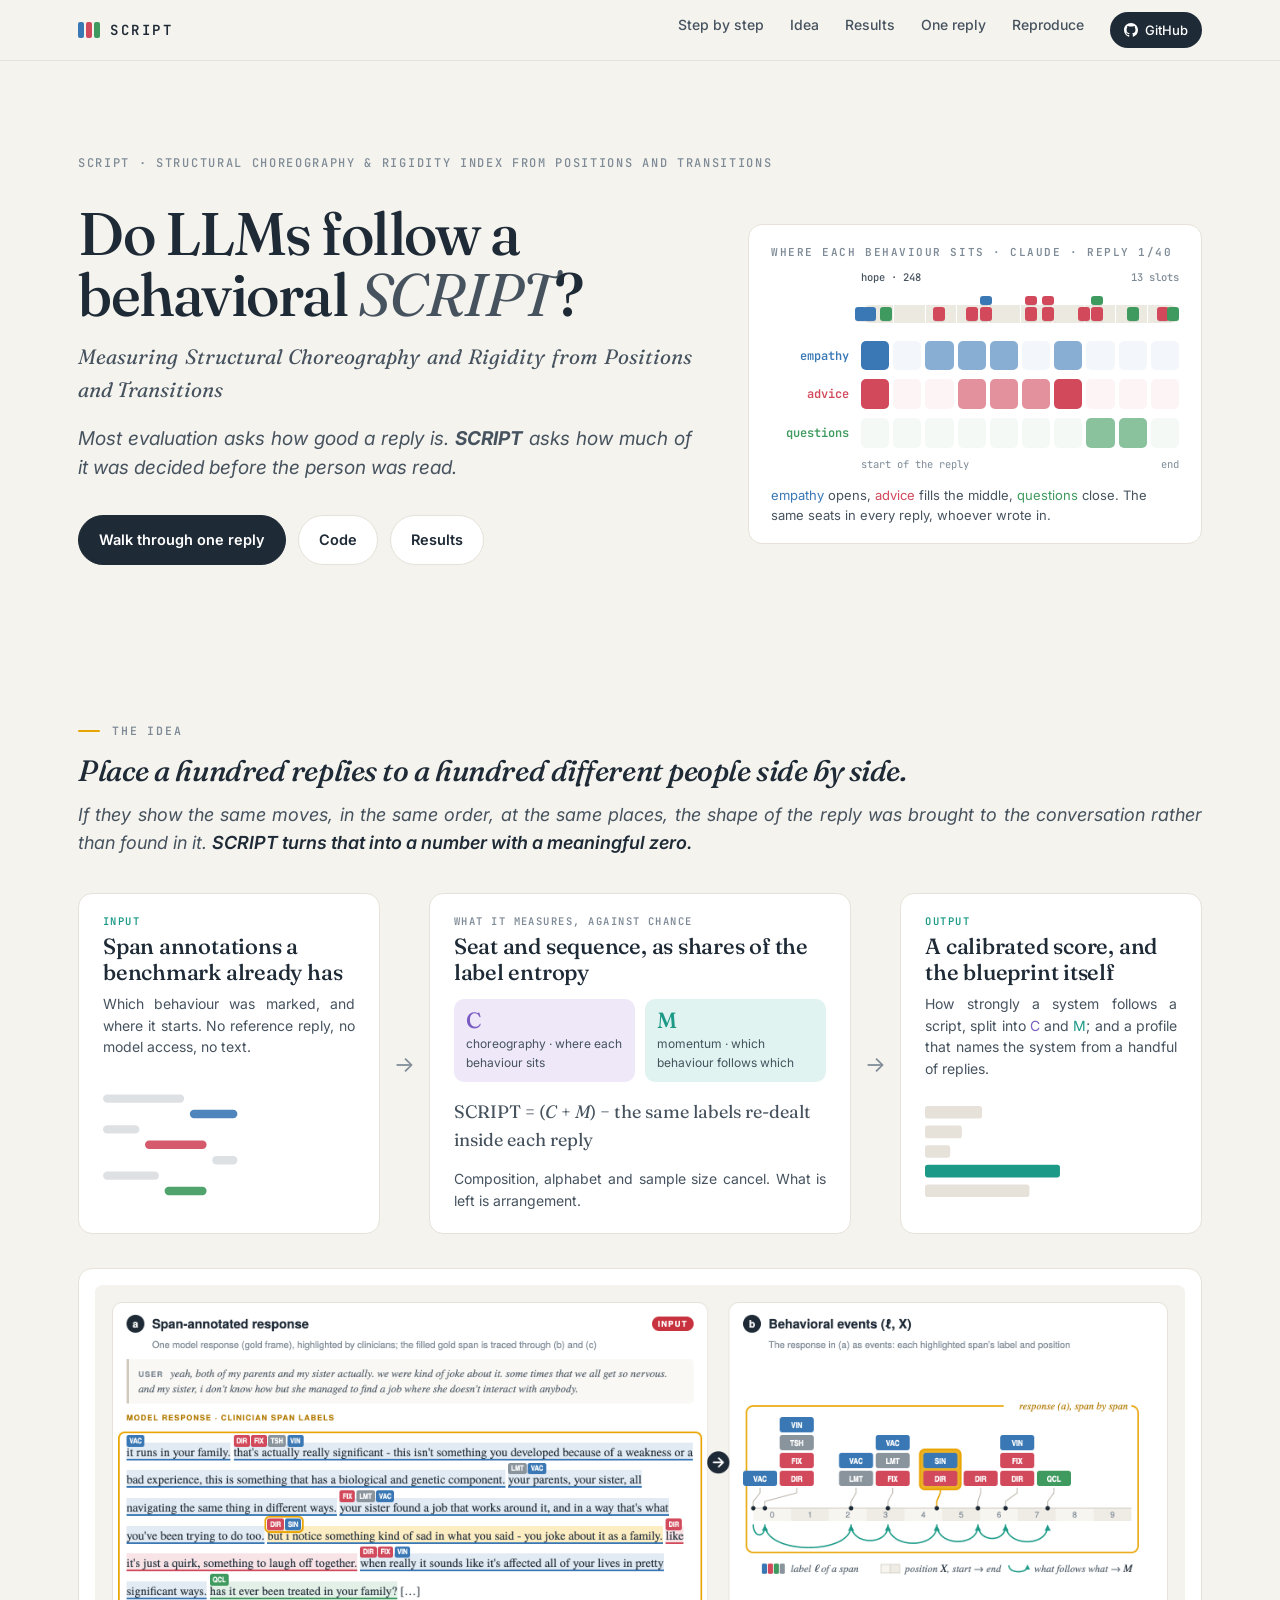
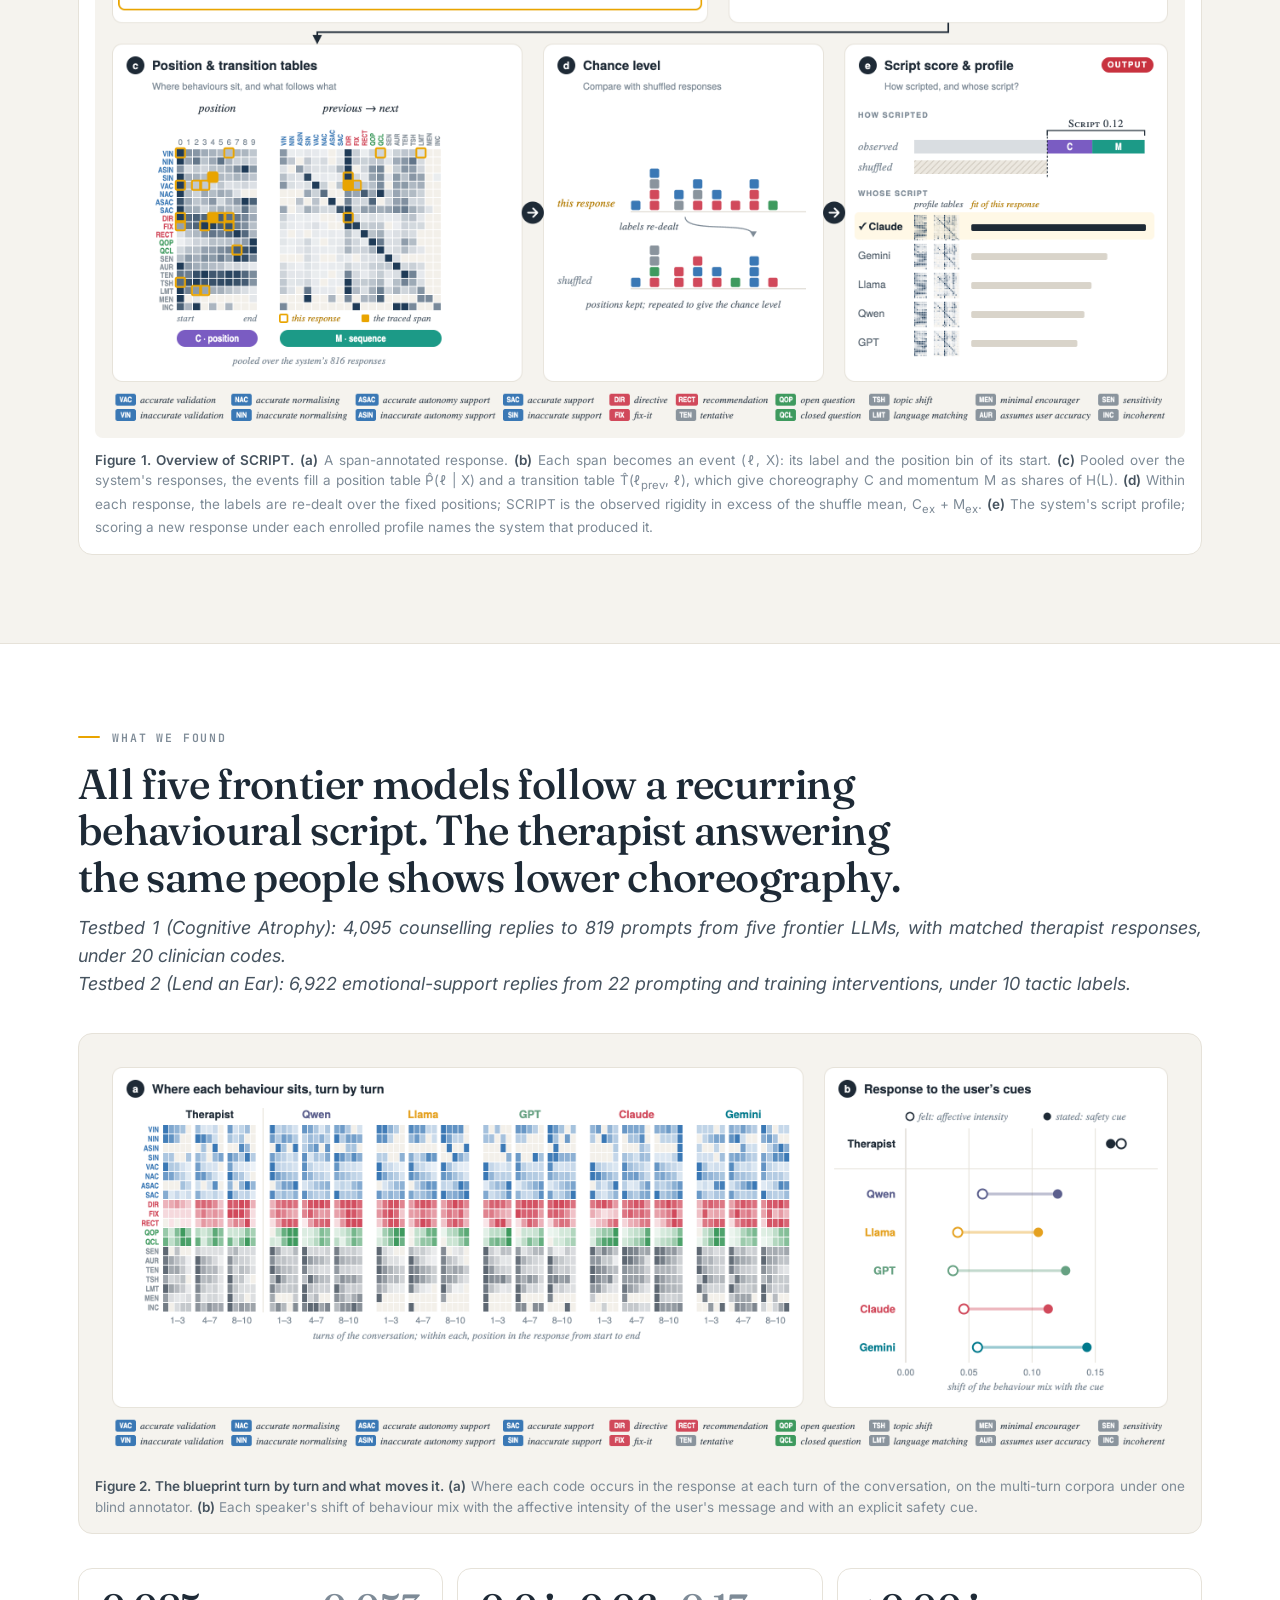
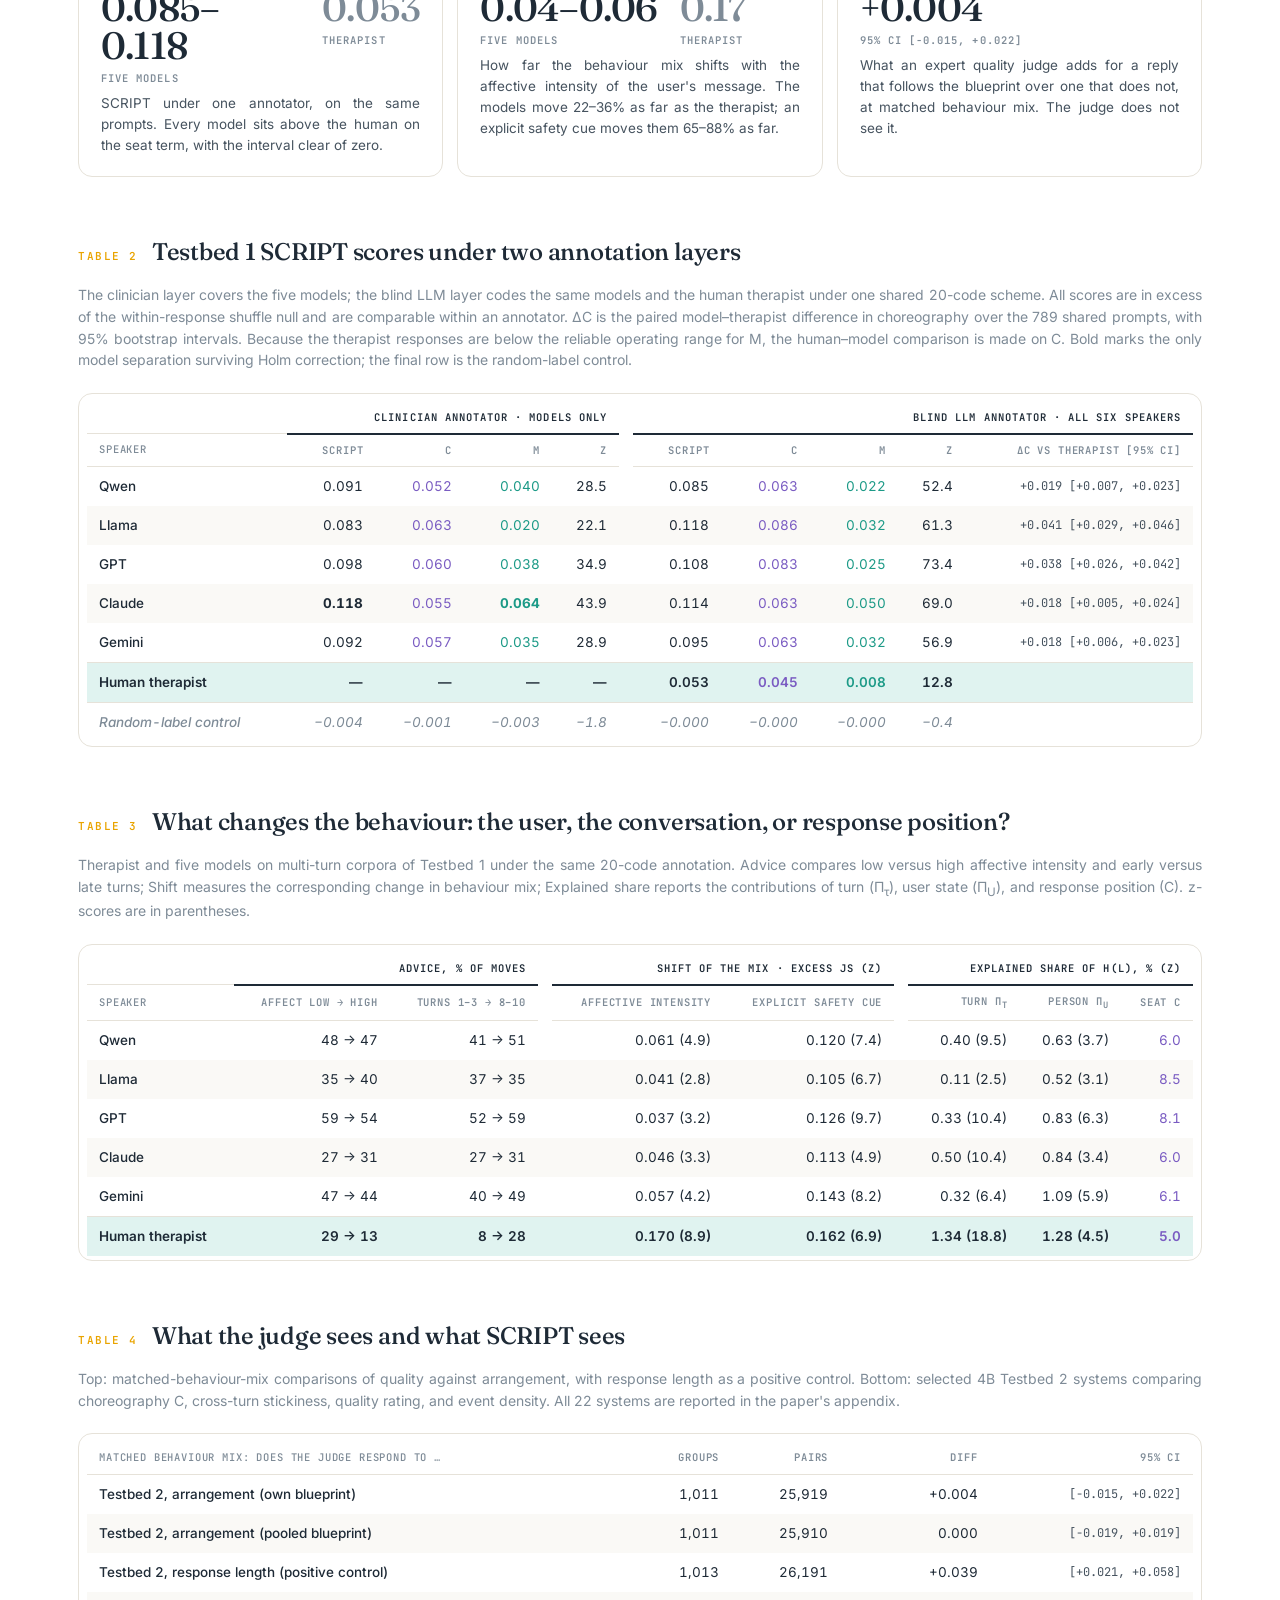
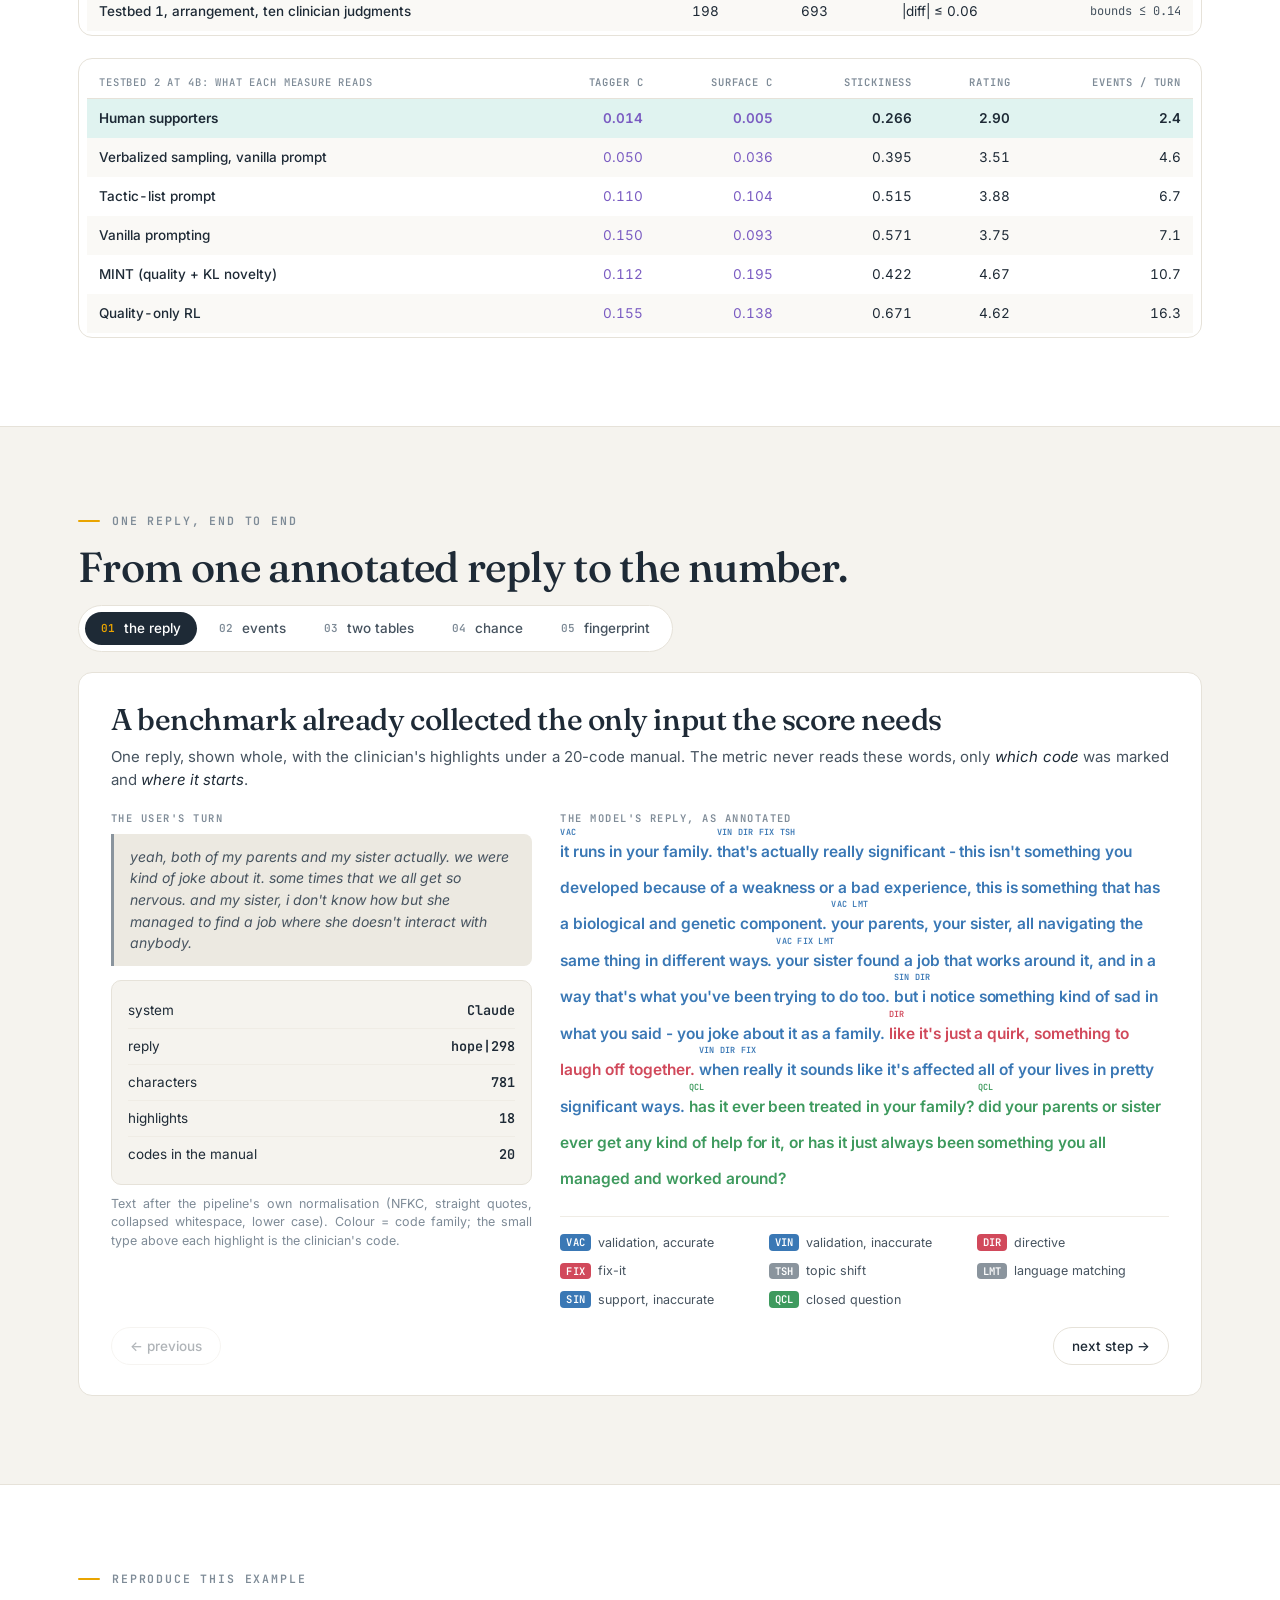
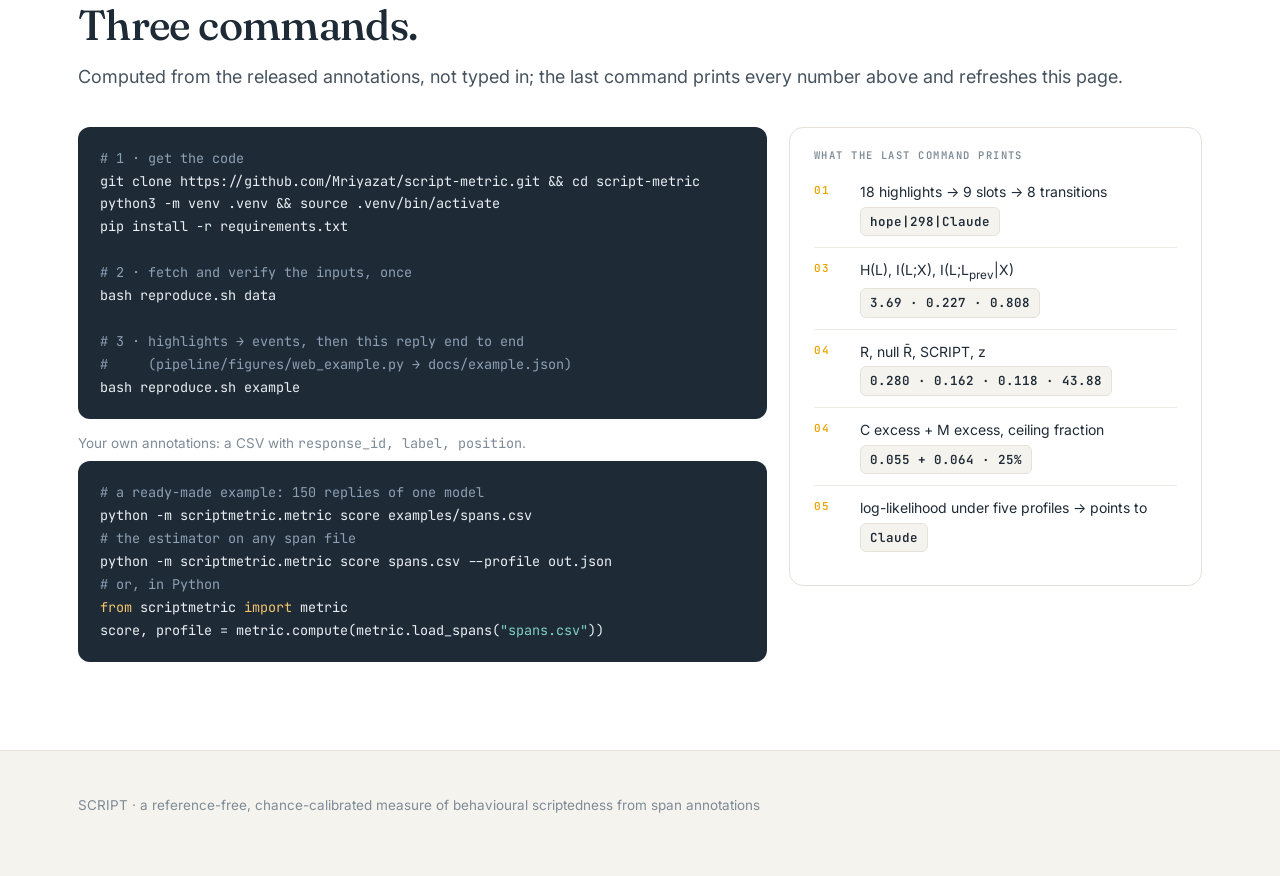
==== commit 954efa33: "Website: match the paper" ====
--- a/docs/project.html
+++ b/docs/project.html
@@ -186,6 +186,7 @@
 table.ev td{padding:4px 8px;text-align:right;color:var(--ink2)}
 table.ev td.c{text-align:left}
 table.ev tr.slotstart td{border-top:1px solid var(--hair2)}
+@media (max-width:560px){.evgrid{grid-template-columns:1fr!important}}
 .eq{font-family:Fraunces,Georgia,serif;font-size:17px;line-height:1.9;color:var(--ink)}
 .eq i{font-style:italic}.eq sub{font-size:.68em;font-style:normal}
 .heat{display:grid;gap:1px;background:var(--hair2);padding:1px;width:max-content}
@@ -286,30 +287,30 @@
 
   <div class="figure">
     <img src="assets/script_method_figure.png" alt="Figure 1: from one annotated response to the score and the profile" loading="lazy">
-    <div class="cap"><b>Figure 1.</b> From one annotated response to the score and the profile: highlights become events, events pool into two count tables, the tables are read against shuffled responses, and the same tables identify the model. The response (gold) is followed through every step.</div>
+    <div class="cap"><b>Figure 1. Overview of SCRIPT.</b> <b>(a)</b> A span-annotated response. <b>(b)</b> Each span becomes an event (ℓ, X): its label and the position bin of its start. <b>(c)</b> Pooled over the system's responses, the events fill a position table P̂(ℓ | X) and a transition table T̂(ℓ<sub>prev</sub>, ℓ), which give choreography C and momentum M as shares of H(L). <b>(d)</b> Within each response, the labels are re-dealt over the fixed positions; SCRIPT is the observed rigidity in excess of the shuffle mean, C<sub>ex</sub> + M<sub>ex</sub>. <b>(e)</b> The system's script profile; scoring a new response under each enrolled profile names the system that produced it.</div>
   </div>
 </div></section>
 
 <!-- ================================================================ results -->
 <section id="results" style="background:#fff;border-top:1px solid var(--hair);border-bottom:1px solid var(--hair)"><div class="wrap">
   <div class="eyebrow">what we found</div>
-  <h2>Five frontier models share one choreography. The human answering the same people does not.</h2>
-  <p class="lede just">Testbed 1: 819 counselling prompts, five models and one therapist, every reply span-coded under a 20-code clinical manual.<br>Testbed 2: 22 emotional-support systems and their expert quality judge.</p>
+  <h2>All five frontier models follow a recurring behavioural script. The therapist answering the same people shows lower choreography.</h2>
+  <p class="lede just">Testbed 1 (Cognitive Atrophy): 4,095 counselling replies to 819 prompts from five frontier LLMs, with matched therapist responses, under 20 clinician codes.<br>Testbed 2 (Lend an Ear): 6,922 emotional-support replies from 22 prompting and training interventions, under 10 tactic labels.</p>
 
   <div class="figure" style="background:var(--bg)">
     <img src="assets/script_listening_figure.png" alt="Figure 2: where each behaviour sits, turn by turn" loading="lazy">
-    <div class="cap"><b>Figure 2.</b> Where each behaviour sits, turn by turn. Five models repeat the same positional script at every stage of a conversation; the therapist answering the same user changes as the conversation goes on. Right: the models' behaviour shifts with an explicit safety cue, far less with the affective intensity of the message.</div>
+    <div class="cap"><b>Figure 2. The blueprint turn by turn and what moves it.</b> <b>(a)</b> Where each code occurs in the response at each turn of the conversation, on the multi-turn corpora under one blind annotator. <b>(b)</b> Each speaker's shift of behaviour mix with the affective intensity of the user's message and with an explicit safety cue.</div>
   </div>
 
   <div class="stats">
     <div class="stat"><div class="vs"><div><div class="big">0.085–0.118</div><div class="lbl">five models</div></div><div><div class="big">0.053</div><div class="lbl">therapist</div></div></div><p>SCRIPT under one annotator, on the same prompts. Every model sits above the human on the seat term, with the interval clear of zero.</p></div>
-    <div class="stat"><div class="vs"><div><div class="big">0.04–0.06</div><div class="lbl">five models</div></div><div><div class="big">0.17</div><div class="lbl">therapist</div></div></div><p>How far the behaviour mix shifts when the person's affect goes from low to high. The therapist moves about three times as far as the most responsive model.</p></div>
+    <div class="stat"><div class="vs"><div><div class="big">0.04–0.06</div><div class="lbl">five models</div></div><div><div class="big">0.17</div><div class="lbl">therapist</div></div></div><p>How far the behaviour mix shifts with the affective intensity of the user's message. The models move 22–36% as far as the therapist; an explicit safety cue moves them 65–88% as far.</p></div>
     <div class="stat"><div class="vs"><div><div class="big">+0.004</div><div class="lbl">95% CI [−0.015, +0.022]</div></div></div><p>What an expert quality judge adds for a reply that follows the blueprint over one that does not, at matched behaviour mix. The judge does not see it.</p></div>
   </div>
 
   <!-- Table 2 -->
-  <div class="tabhead"><span class="n">table 2</span><h3>One level, one choreography, and the human anchor</h3>
-    <p>Excess over the within-response shuffle null (10 bins, 200 shuffles); comparable within an annotator. ΔC: paired prompt-bootstrap of C, model minus therapist, 789 prompts, 95% interval. Last row: the same events with labels re-dealt.</p></div>
+  <div class="tabhead"><span class="n">table 2</span><h3>Testbed 1 SCRIPT scores under two annotation layers</h3>
+    <p>The clinician layer covers the five models; the blind LLM layer codes the same models and the human therapist under one shared 20-code scheme. All scores are in excess of the within-response shuffle null and are comparable within an annotator. ΔC is the paired model–therapist difference in choreography over the 789 shared prompts, with 95% bootstrap intervals. Because the therapist responses are below the reliable operating range for M, the human–model comparison is made on C. Bold marks the only model separation surviving Holm correction; the final row is the random-label control.</p></div>
   <div class="tbl"><table class="res">
     <thead>
       <tr><th></th><th class="grp" colspan="4">Clinician annotator · models only</th><th class="gap"></th><th class="grp" colspan="5">Blind LLM annotator · all six speakers</th></tr>
@@ -327,8 +328,8 @@
   </table></div>
 
   <!-- Table 3 -->
-  <div class="tabhead"><span class="n">table 3</span><h3>Does the behaviour answer the person, or the conversation?</h3>
-    <p>Two multi-turn corpora, blind LLM annotator. Advice as a share of moves when the user's affect is low vs high and in turns 1–3 vs 8–10; shift of the behaviour mix (excess Jensen–Shannon, z); share of the label entropy explained by the turn, by the coded state of the person, and by the seat.</p></div>
+  <div class="tabhead"><span class="n">table 3</span><h3>What changes the behaviour: the user, the conversation, or response position?</h3>
+    <p>Therapist and five models on multi-turn corpora of Testbed 1 under the same 20-code annotation. Advice compares low versus high affective intensity and early versus late turns; Shift measures the corresponding change in behaviour mix; Explained share reports the contributions of turn (Π<sub>τ</sub>), user state (Π<sub>U</sub>), and response position (C). z-scores are in parentheses.</p></div>
   <div class="tbl"><table class="res">
     <thead>
       <tr><th></th><th class="grp" colspan="2">Advice, % of moves</th><th class="gap"></th><th class="grp" colspan="2">Shift of the mix · excess JS (z)</th><th class="gap"></th><th class="grp" colspan="3">Explained share of H(L), % (z)</th></tr>
@@ -346,22 +347,25 @@
 
   <!-- Table 4 -->
   <div class="tabhead"><span class="n">table 4</span><h3>What the judge sees and what SCRIPT sees</h3>
-    <p>Top: pairs of replies from the same system with the same label multiset in a different arrangement; diff is the higher-conformity (or longer) reply minus the lower, cluster-bootstrap 95% interval. Bottom: Testbed 2 at 4B, all systems answering the same 315 turns, rated by the same judge.</p></div>
+    <p>Top: matched-behaviour-mix comparisons of quality against arrangement, with response length as a positive control. Bottom: selected 4B Testbed 2 systems comparing choreography C, cross-turn stickiness, quality rating, and event density. All 22 systems are reported in the paper's appendix.</p></div>
   <div class="tbl"><table class="res">
     <thead><tr><th>Matched behaviour mix: does the judge respond to …</th><th>groups</th><th>pairs</th><th>diff</th><th>95% CI</th></tr></thead>
     <tbody>
       <tr><td>Testbed 2, arrangement (own blueprint)</td><td>1,011</td><td>25,919</td><td>+0.004</td><td class="ci">[−0.015, +0.022]</td></tr>
       <tr><td>Testbed 2, arrangement (pooled blueprint)</td><td>1,011</td><td>25,910</td><td>0.000</td><td class="ci">[−0.019, +0.019]</td></tr>
-      <tr><td>Testbed 2, response length (positive control)</td><td>1,013</td><td>26,191</td><td class="hi">+0.039</td><td class="ci">[+0.021, +0.058]</td></tr>
+      <tr><td>Testbed 2, response length (positive control)</td><td>1,013</td><td>26,191</td><td>+0.039</td><td class="ci">[+0.021, +0.058]</td></tr>
       <tr><td>Testbed 1, arrangement, ten clinician judgments</td><td>198</td><td>693</td><td>|diff| ≤ 0.06</td><td class="ci">bounds ≤ 0.14</td></tr>
-      <tr class="sec"><td colspan="5">Testbed 2 at 4B · what each measure reads</td></tr>
-      <tr><td style="font:600 10.5px/1.3 'JetBrains Mono',monospace;letter-spacing:.08em;text-transform:uppercase;color:var(--mute)">System</td><td style="font:600 10.5px/1.3 'JetBrains Mono',monospace;letter-spacing:.08em;text-transform:uppercase;color:var(--mute)">Tagger C</td><td style="font:600 10.5px/1.3 'JetBrains Mono',monospace;letter-spacing:.08em;text-transform:uppercase;color:var(--mute)">Surface C</td><td style="font:600 10.5px/1.3 'JetBrains Mono',monospace;letter-spacing:.08em;text-transform:uppercase;color:var(--mute)">Stickiness · Rating</td><td style="font:600 10.5px/1.3 'JetBrains Mono',monospace;letter-spacing:.08em;text-transform:uppercase;color:var(--mute)">Events / turn</td></tr>
-      <tr class="hum"><td>Human supporters</td><td class="C">0.014</td><td class="C">0.005</td><td>0.266 · 2.90</td><td>2.4</td></tr>
-      <tr><td>Verbalized sampling, vanilla prompt</td><td class="C">0.050</td><td class="C">0.036</td><td>0.395 · 3.51</td><td>4.6</td></tr>
-      <tr><td>Tactic-list prompt</td><td class="C">0.110</td><td class="C">0.104</td><td>0.515 · 3.88</td><td>6.7</td></tr>
-      <tr><td>Vanilla prompting</td><td class="C">0.150</td><td class="C">0.093</td><td>0.571 · 3.75</td><td>7.1</td></tr>
-      <tr><td>MINT (quality + KL novelty)</td><td class="C">0.112</td><td class="C">0.195</td><td>0.422 · 4.67</td><td>10.7</td></tr>
-      <tr><td>Quality-only RL</td><td class="C">0.155</td><td class="C">0.138</td><td>0.671 · 4.62</td><td>16.3</td></tr>
+    </tbody>
+  </table></div>
+  <div class="tbl"><table class="res">
+    <thead><tr><th>Testbed 2 at 4B: what each measure reads</th><th>Tagger C</th><th>Surface C</th><th>Stickiness</th><th>Rating</th><th>Events / turn</th></tr></thead>
+    <tbody>
+      <tr class="hum"><td>Human supporters</td><td class="C">0.014</td><td class="C">0.005</td><td>0.266</td><td>2.90</td><td>2.4</td></tr>
+      <tr><td>Verbalized sampling, vanilla prompt</td><td class="C">0.050</td><td class="C">0.036</td><td>0.395</td><td>3.51</td><td>4.6</td></tr>
+      <tr><td>Tactic-list prompt</td><td class="C">0.110</td><td class="C">0.104</td><td>0.515</td><td>3.88</td><td>6.7</td></tr>
+      <tr><td>Vanilla prompting</td><td class="C">0.150</td><td class="C">0.093</td><td>0.571</td><td>3.75</td><td>7.1</td></tr>
+      <tr><td>MINT (quality + KL novelty)</td><td class="C">0.112</td><td class="C">0.195</td><td>0.422</td><td>4.67</td><td>10.7</td></tr>
+      <tr><td>Quality-only RL</td><td class="C">0.155</td><td class="C">0.138</td><td>0.671</td><td>4.62</td><td>16.3</td></tr>
     </tbody>
   </table></div>
 </div></section>
@@ -572,7 +576,7 @@
   <h3>Every highlight becomes one event: a code and where it starts</h3>
   <p class="dek">Only the <em>start</em> of a span is used: how much text an annotator highlights is the least stable choice in span data; where it begins is not. Starts are normalised by reply length and dropped into <span class="num">B = ${D.meta.B}</span> equal bins.</p>
   <div class="two">
-    <div style="display:grid;grid-template-columns:1fr 1fr;gap:14px;align-content:start">${tbl(rows.slice(0,half))}${tbl(rows.slice(half))}</div>
+    <div class="evgrid" style="display:grid;grid-template-columns:1fr 1fr;gap:14px;align-content:start">${tbl(rows.slice(0,half))}${tbl(rows.slice(half))}</div>
     <div>
       <div class="eq" style="margin-bottom:6px"><i>x</i> = <i>p</i> / |<i>r</i>| = <i>p</i> / ${D.L} &nbsp;&nbsp;·&nbsp;&nbsp; <i>X</i> = min(⌊<i>x B</i>⌋, <i>B</i>−1)</div>
       ${axisSVG()}
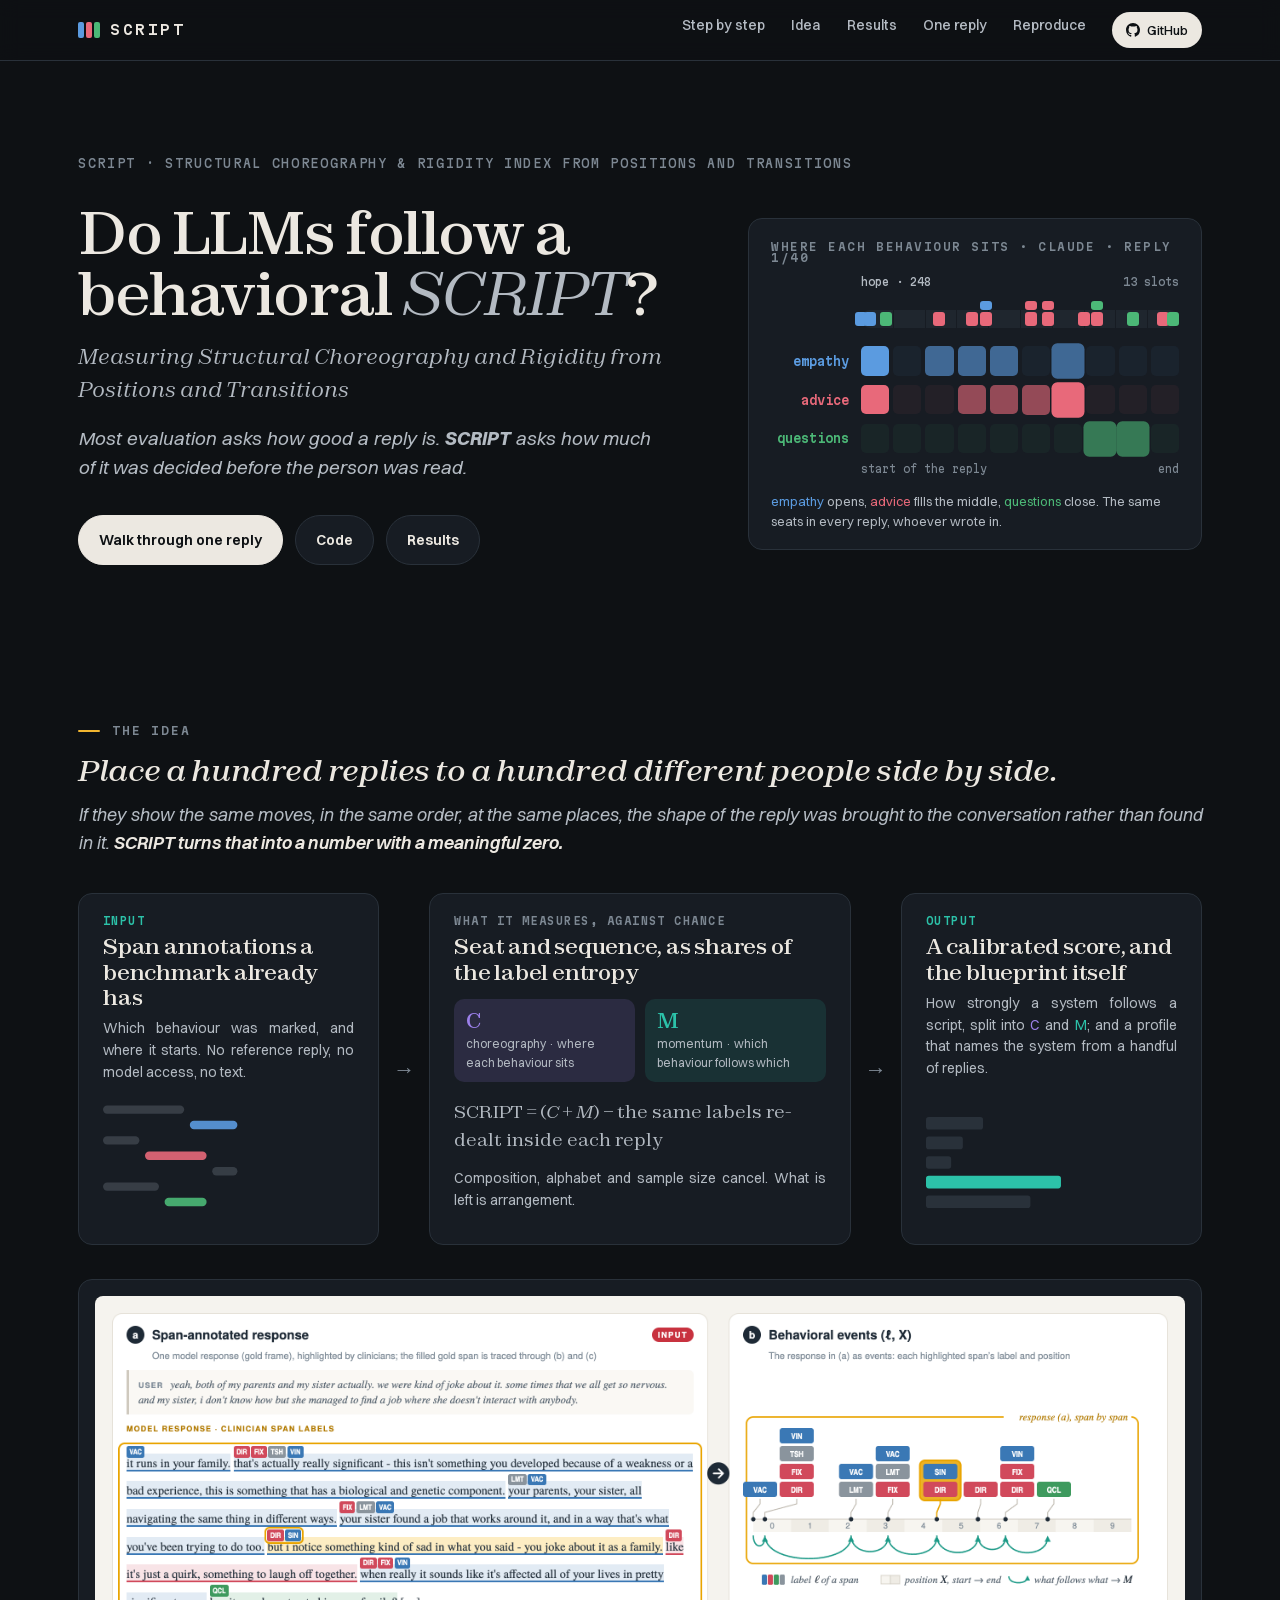
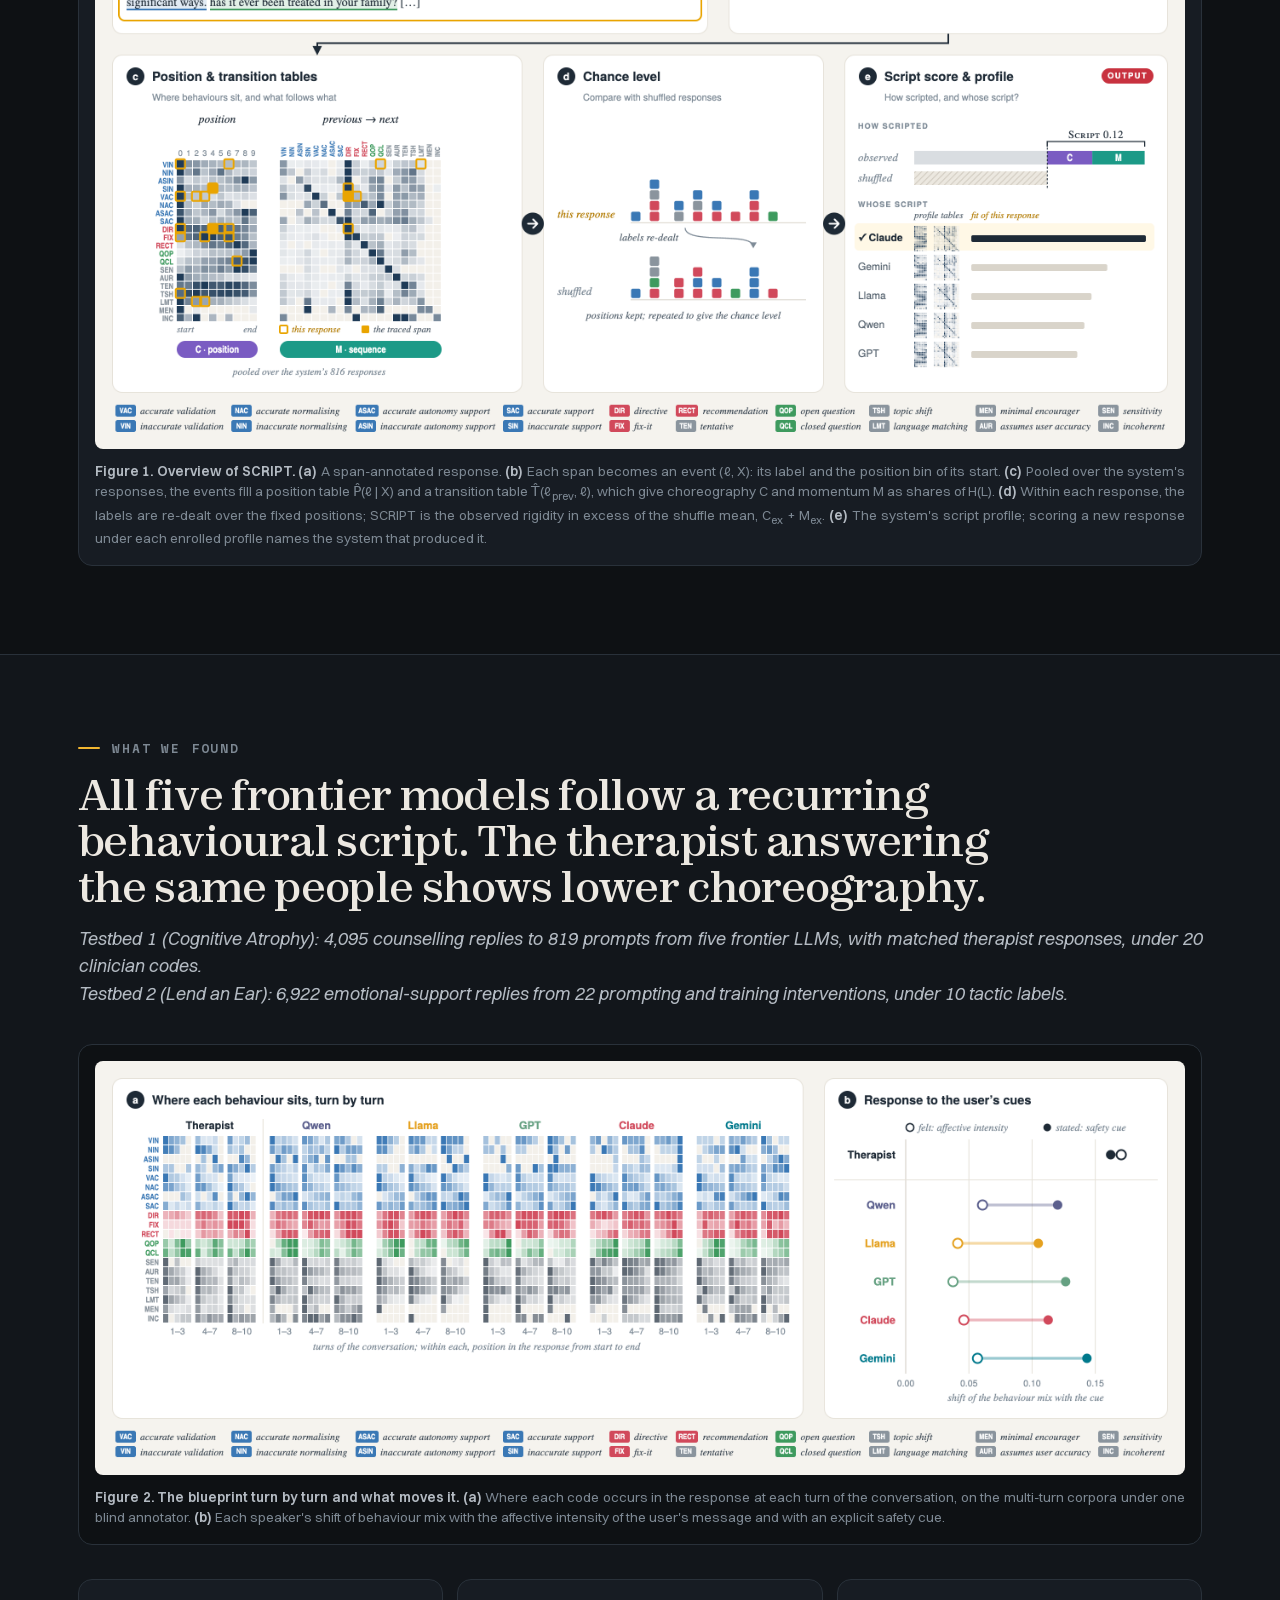
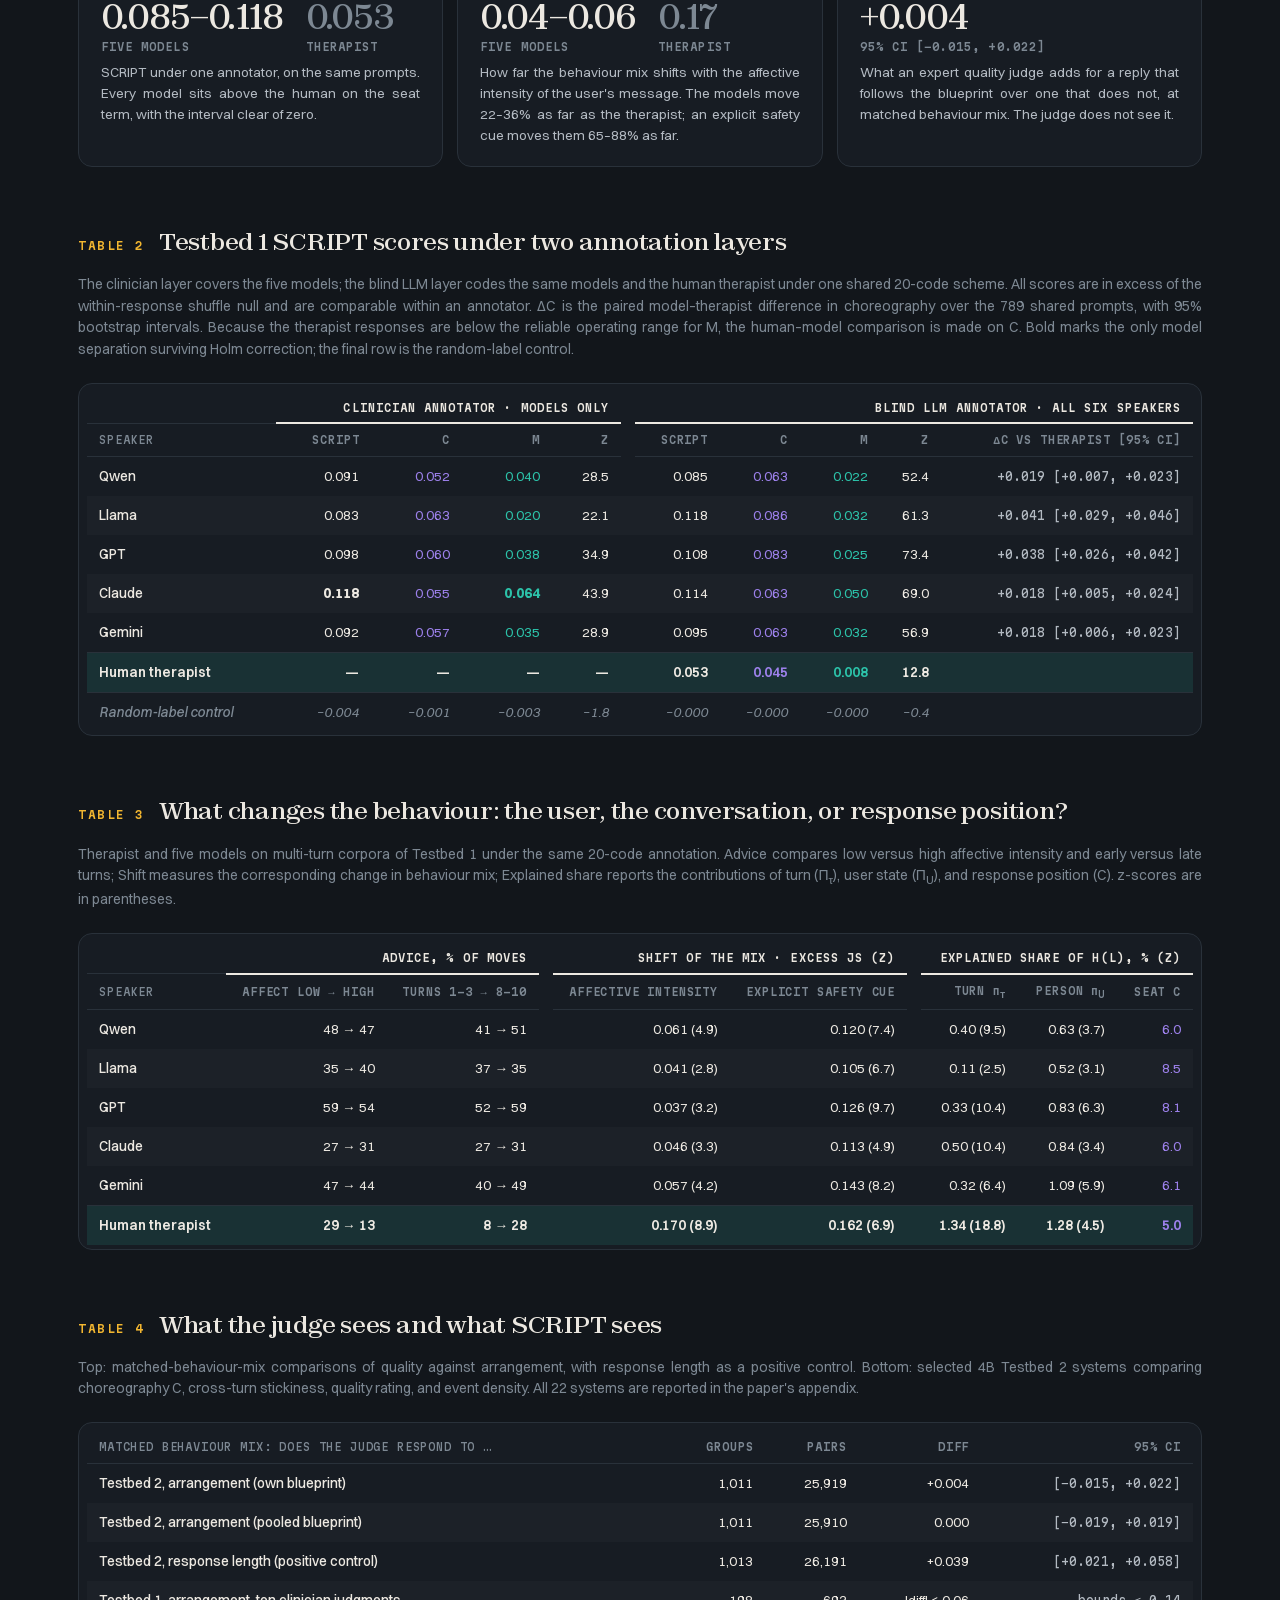
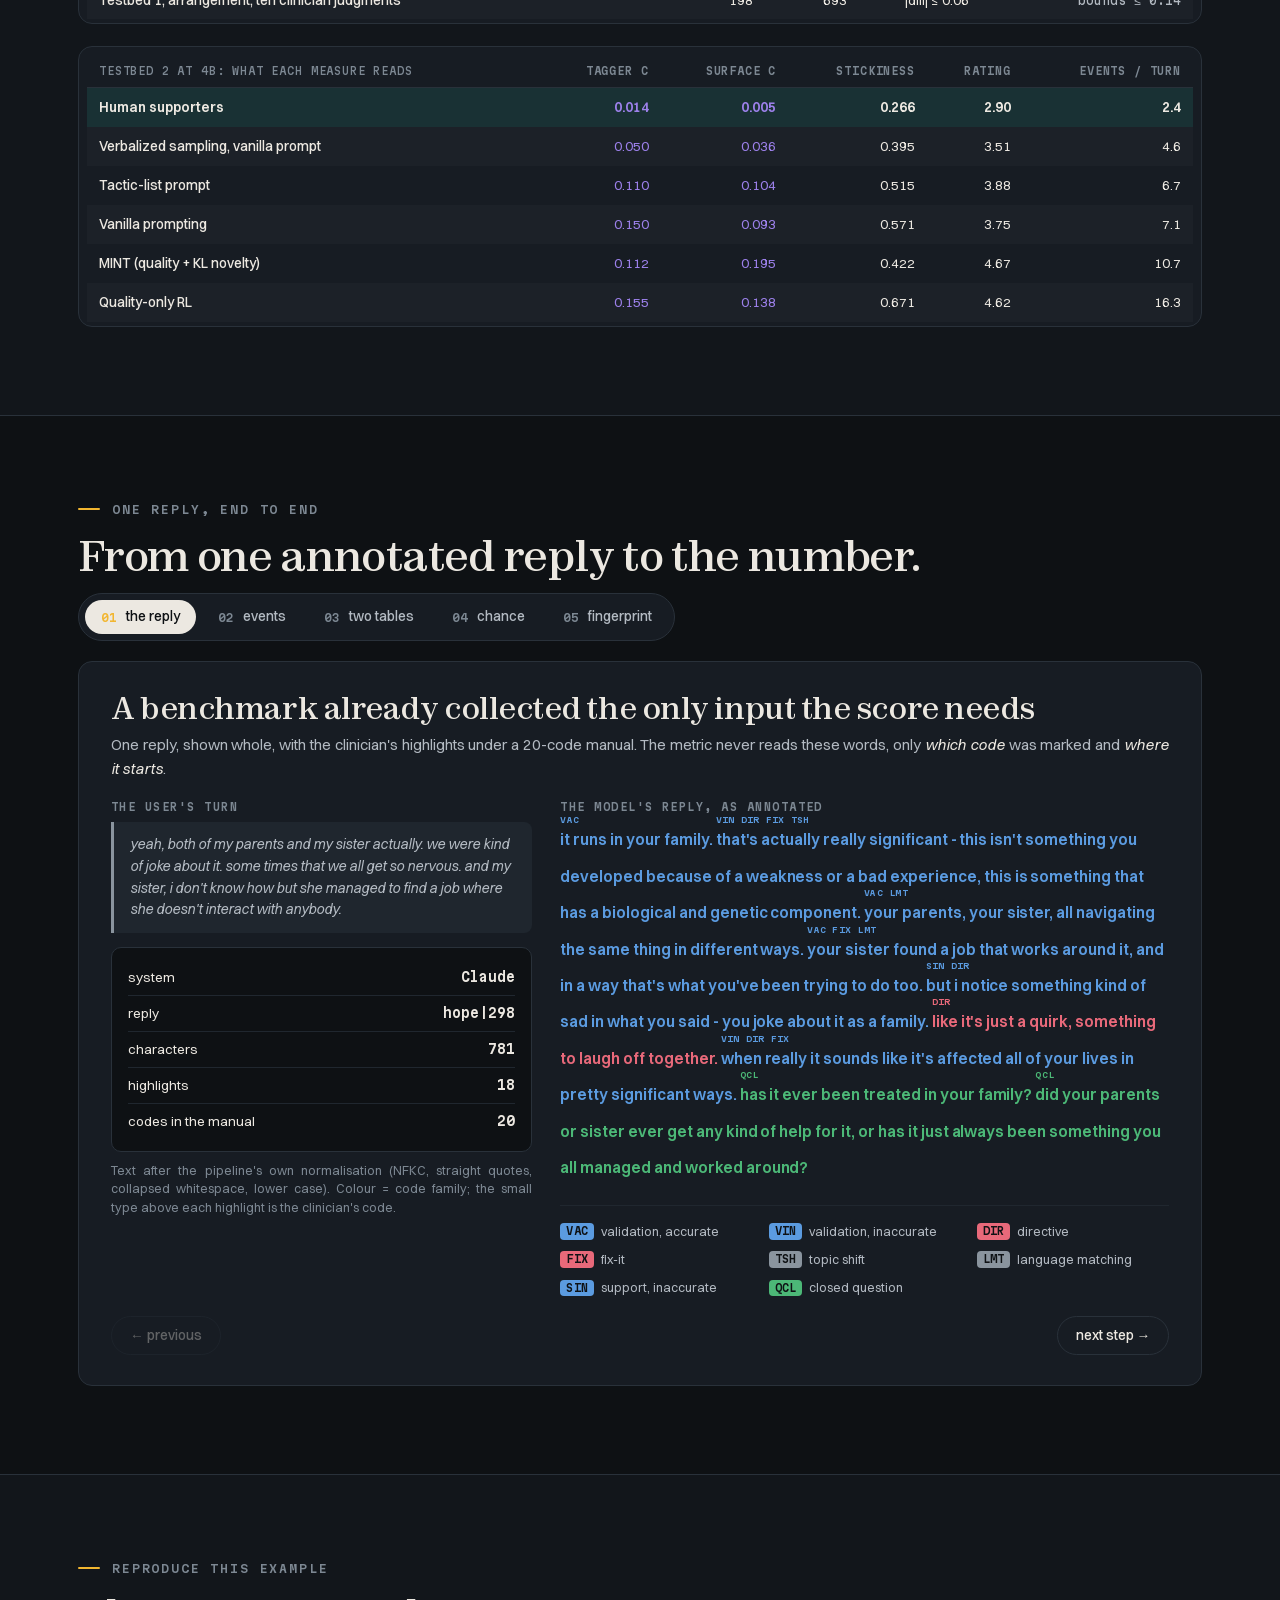
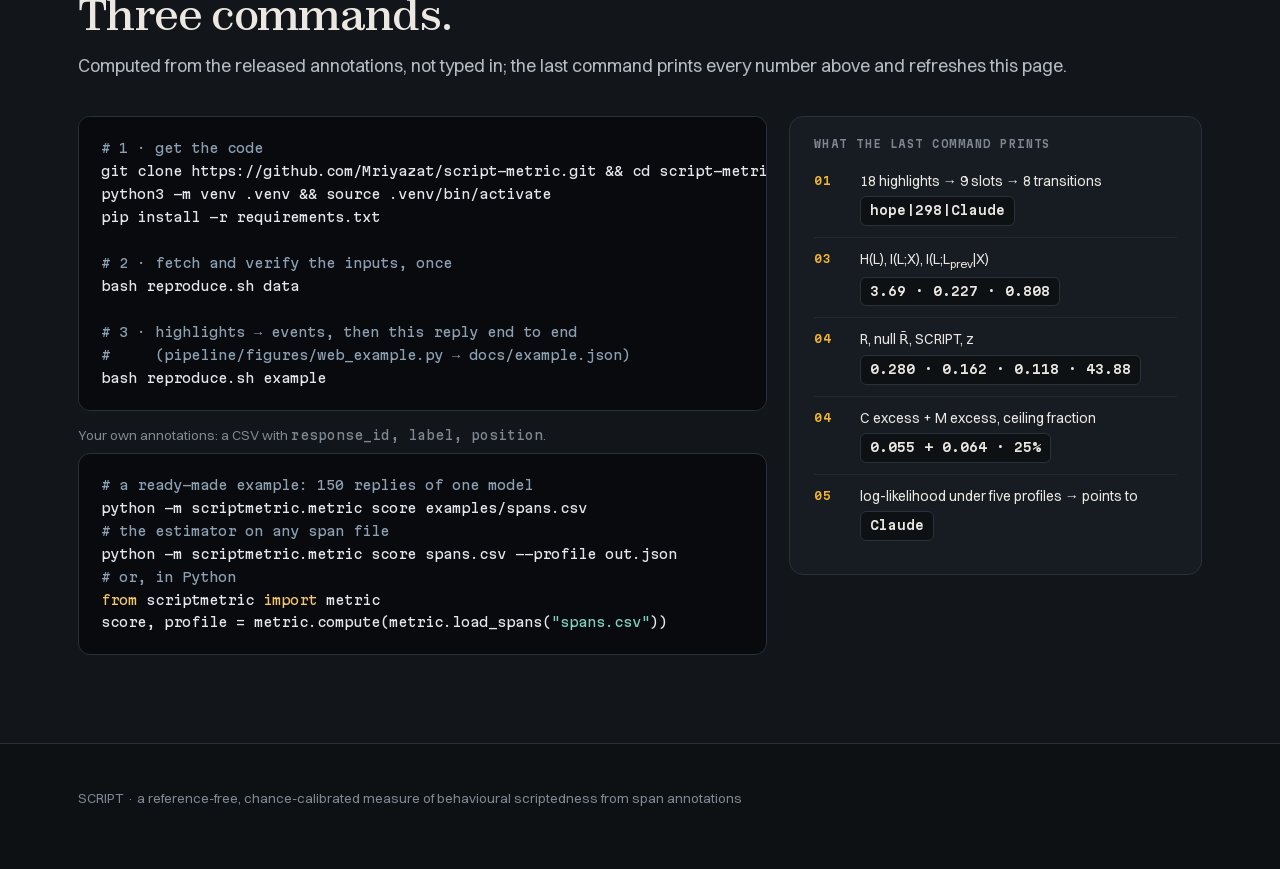
==== commit 2f1b66aa: "Website: dark theme and new fonts" ====
--- a/docs/project.html
+++ b/docs/project.html
@@ -8,30 +8,34 @@
 <meta property="og:title" content="Do LLMs Follow a Behavioral SCRIPT? Measuring Structural Choreography and Rigidity from Positions and Transitions">
 <meta property="og:description" content="How much of a reply was decided before the person was read.">
 <meta property="og:image" content="https://mriyazat.github.io/script-metric/assets/script_method_figure.png">
-<link rel="preconnect" href="https://fonts.googleapis.com">
-<link rel="preconnect" href="https://fonts.gstatic.com" crossorigin>
-<link rel="stylesheet" href="https://fonts.googleapis.com/css2?family=Fraunces:ital,opsz,wght@0,9..144,300..700;1,9..144,300..700&family=Inter:wght@400;500;600;700&family=JetBrains+Mono:wght@400;500;600&display=swap">
+<meta name="theme-color" content="#0E1114">
+<link rel="preload" href="assets/fonts/zodiak-variable.woff2" as="font" type="font/woff2" crossorigin>
+<link rel="preload" href="assets/fonts/switzer-variable.woff2" as="font" type="font/woff2" crossorigin>
+<link rel="stylesheet" href="assets/fonts/fonts.css">
 <style>
 :root{
-  --bg:#F5F3EE; --card:#FFFFFF; --ink:#1E2A36; --ink2:#46535F; --mute:#7E8B97;
-  --hair:#E6E2D9; --hair2:#EFECE5; --rail:#ECE9E1;
-  --emp:#3A78B5; --adv:#D1495B; --que:#3E9A5E; --oth:#8A949D;
-  --C:#7A5CC2; --M:#1C9A87; --gold:#E9A400;
-  --emp-soft:#E4EDF7; --adv-soft:#F9E6E9; --que-soft:#E4F2E9; --C-soft:#EEE8F8; --M-soft:#E0F3F0;
+  --bg:#0E1114; --band:#12161B; --card:#171C23; --ink:#ECE8E1; --ink2:#B3BAC2; --mute:#7D8893;
+  --hair:#29313A; --hair2:#20272F; --rail:#1F262E;
+  --emp:#5B9BE0; --adv:#E8697A; --que:#4CB877; --oth:#8A949E;
+  --C:#9C80EA; --M:#2CC2A9; --gold:#F2B630; --on-g:#0E1114;
+  --emp-soft:rgba(91,155,224,.14); --adv-soft:rgba(232,105,122,.14); --que-soft:rgba(76,184,119,.14); --C-soft:rgba(156,128,234,.15); --M-soft:rgba(44,194,169,.13);
+  --display:"Zodiak",Georgia,serif; --body:"Switzer",-apple-system,BlinkMacSystemFont,"Segoe UI",sans-serif; --mono:"Martian Mono",ui-monospace,SFMono-Regular,Menlo,monospace;
   --r:14px;
+  color-scheme:dark;
 }
 *{box-sizing:border-box}
-html{scroll-behavior:smooth}
-body{margin:0;background:var(--bg);color:var(--ink);font-family:Inter,-apple-system,BlinkMacSystemFont,"Segoe UI",sans-serif;font-size:16px;line-height:1.55;-webkit-font-smoothing:antialiased}
+html{scroll-behavior:smooth;font-variation-settings:"wdth" 87.5}
+::selection{background:rgba(44,194,169,.35)}
+body{margin:0;background:var(--bg);color:var(--ink);font-family:var(--body);font-size:16px;line-height:1.55;-webkit-font-smoothing:antialiased}
 a{color:inherit}
 img{max-width:100%;display:block}
-.serif{font-family:Fraunces,Georgia,serif;font-variation-settings:"opsz" 144}
-.mono{font-family:"JetBrains Mono",ui-monospace,SFMono-Regular,Menlo,monospace}
+.serif{font-family:var(--display)}
+.mono{font-family:var(--mono)}
 .wrap{max-width:1180px;margin:0 auto;padding:0 28px}
 section{padding:88px 0}
-.eyebrow{font:600 11.5px/1 "JetBrains Mono",monospace;letter-spacing:.16em;text-transform:uppercase;color:var(--mute);display:flex;align-items:center;gap:12px;margin-bottom:18px}
+.eyebrow{font:600 11.5px/1 var(--mono);letter-spacing:.16em;text-transform:uppercase;color:var(--mute);display:flex;align-items:center;gap:12px;margin-bottom:18px}
 .eyebrow::before{content:"";width:22px;height:2px;background:var(--gold);border-radius:1px}
-h2{font-family:Fraunces,Georgia,serif;font-weight:500;font-size:clamp(28px,3.4vw,42px);line-height:1.1;letter-spacing:-.015em;margin:0 0 14px;text-wrap:balance}
+h2{font-family:var(--display);font-weight:500;font-size:clamp(28px,3.4vw,42px);line-height:1.1;letter-spacing:-.015em;margin:0 0 14px;text-wrap:balance}
 .lede{font-size:18px;color:var(--ink2);max-width:62ch;margin:0 0 36px}
 .lede b{color:var(--ink);font-weight:600}
 .oneline{font-style:italic;font-size:clamp(22px,2.3vw,31px)}
@@ -41,53 +45,53 @@
 .card{background:var(--card);border:1px solid var(--hair);border-radius:var(--r);padding:22px 24px}
 .cap{font-size:13.5px;color:var(--mute);line-height:1.5;margin-top:12px}
 .cap b{color:var(--ink2);font-weight:600}
-.chip{display:inline-block;font:600 10.5px/1 "JetBrains Mono",monospace;padding:3px 6px;border-radius:4px;color:#fff;letter-spacing:.02em;vertical-align:middle}
+.chip{display:inline-block;font:600 10.5px/1 var(--mono);padding:3px 6px;border-radius:4px;color:var(--on-g);letter-spacing:.02em;vertical-align:middle}
 .g-empathy{background:var(--emp)}.g-advice{background:var(--adv)}.g-questions{background:var(--que)}.g-other{background:var(--oth)}
 .t-empathy{color:var(--emp)}.t-advice{color:var(--adv)}.t-questions{color:var(--que)}.t-other{color:var(--oth)}
 .tC{color:var(--C)}.tM{color:var(--M)}
-.num{font-family:"JetBrains Mono",monospace;font-variant-numeric:tabular-nums}
+.num{font-family:var(--mono);font-variant-numeric:tabular-nums}
 
 /* ---------------- nav ---------------- */
-nav.top{position:sticky;top:0;z-index:20;background:rgba(245,243,238,.82);backdrop-filter:saturate(1.4) blur(10px);border-bottom:1px solid var(--hair)}
+nav.top{position:sticky;top:0;z-index:20;background:rgba(14,17,20,.82);backdrop-filter:saturate(1.4) blur(10px);border-bottom:1px solid var(--hair)}
 nav.top .wrap{display:flex;align-items:center;justify-content:space-between;height:60px}
 .brand{display:flex;align-items:center;gap:10px;text-decoration:none}
 .brand .mark{display:flex;gap:2px}
 .brand .mark i{display:block;width:6px;height:16px;border-radius:2px}
-.brand b{font:600 14px/1 "JetBrains Mono",monospace;letter-spacing:.18em}
+.brand b{font:600 14px/1 var(--mono);letter-spacing:.18em}
 nav.top ul{display:flex;gap:26px;list-style:none;margin:0;padding:0}
 nav.top li a{text-decoration:none;font-size:14px;color:var(--ink2);font-weight:500}
 nav.top li a:hover{color:var(--ink)}
-nav.top li a.gh{display:inline-flex;align-items:center;gap:7px;background:var(--ink);color:#fff;padding:8px 14px;border-radius:999px;font-size:13px}
+nav.top li a.gh{display:inline-flex;align-items:center;gap:7px;background:var(--ink);color:var(--bg);padding:8px 14px;border-radius:999px;font-size:13px}
 @media (max-width:760px){nav.top li:not(:last-child){display:none}}
 
 /* ---------------- hero ---------------- */
 .hero{padding:96px 0 72px}
 .hero .grid{display:grid;grid-template-columns:1.15fr .85fr;gap:56px;align-items:center}
-.hero h1{font-family:Fraunces,Georgia,serif;font-weight:500;font-size:clamp(40px,5.4vw,68px);line-height:1.02;letter-spacing:-.025em;margin:0 0 22px;text-wrap:balance}
+.hero h1{font-family:var(--display);font-weight:500;font-size:clamp(40px,5.4vw,68px);line-height:1.02;letter-spacing:-.025em;margin:0 0 22px;text-wrap:balance}
 .hero h1 em{font-style:italic;font-weight:400;color:var(--ink2)}
 .hero p{font-size:19px;color:var(--ink2);max-width:52ch;margin:0 0 32px}
-.hero .sub{font:500 12px/1 "JetBrains Mono",monospace;letter-spacing:.14em;text-transform:uppercase;color:var(--mute);margin-bottom:22px}
+.hero .sub{font:500 12px/1 var(--mono);letter-spacing:.14em;text-transform:uppercase;color:var(--mute);margin-bottom:22px}
 .btns{display:flex;gap:12px;flex-wrap:wrap}
 .btn{display:inline-flex;align-items:center;gap:9px;padding:13px 20px;border-radius:999px;text-decoration:none;font-weight:600;font-size:14.5px;border:1px solid var(--ink);color:var(--ink);transition:transform .15s,background .15s}
 .btn:hover{transform:translateY(-1px)}
-.btn.dark{background:var(--ink);color:#fff}
-.btn.ghost{border-color:var(--hair);background:#fff}
-.seatviz{background:#fff;border:1px solid var(--hair);border-radius:var(--r);padding:22px 22px 18px;position:relative;overflow:hidden}
-.seatviz h4{margin:0 0 14px;font:600 11px/1 "JetBrains Mono",monospace;letter-spacing:.14em;text-transform:uppercase;color:var(--mute)}
+.btn.dark{background:var(--ink);color:var(--bg)}
+.btn.ghost{border-color:var(--hair);background:var(--card)}
+.seatviz{background:var(--card);border:1px solid var(--hair);border-radius:var(--r);padding:22px 22px 18px;position:relative;overflow:hidden}
+.seatviz h4{margin:0 0 14px;font:600 11px/1 var(--mono);letter-spacing:.14em;text-transform:uppercase;color:var(--mute)}
 .seatviz .rows{display:grid;grid-template-columns:78px 1fr;gap:9px 12px;align-items:center}
-.seatviz .lab{font:600 12px/1 "JetBrains Mono",monospace;text-align:right}
+.seatviz .lab{font:600 12px/1 var(--mono);text-align:right}
 .seatviz .cells{display:grid;grid-template-columns:repeat(10,1fr);gap:4px}
 .seatviz .cells i{display:block;aspect-ratio:1/1.05;border-radius:5px;transform-origin:center;opacity:var(--o);animation:pop .6s cubic-bezier(.2,.8,.2,1) both}
-.seatviz .axis{grid-column:2;display:flex;justify-content:space-between;font:400 10.5px/1 "JetBrains Mono",monospace;color:var(--mute);margin-top:2px}
+.seatviz .axis{grid-column:2;display:flex;justify-content:space-between;font:400 10.5px/1 var(--mono);color:var(--mute);margin-top:2px}
 .seatviz .foot{margin-top:16px;font-size:13px;color:var(--ink2)}
 @keyframes pop{from{opacity:0;transform:scale(.5)}to{opacity:var(--o);transform:scale(1)}}
 .seatviz .cells i{animation:none;opacity:.06;transition:opacity .35s ease,transform .25s ease}
 .seatviz .cells i.hit{transform:scale(1.18)}
 .strip-wrap{margin:0 0 18px 90px}
-.strip-lab{display:flex;justify-content:space-between;font:500 10.5px/1 "JetBrains Mono",monospace;color:var(--mute);margin-bottom:22px;min-height:11px}
+.strip-lab{display:flex;justify-content:space-between;font:500 10.5px/1 var(--mono);color:var(--mute);margin-bottom:22px;min-height:11px}
 .strip-lab span:first-child{color:var(--ink2)}
 .strip{position:relative;height:18px;border-radius:9px;background:var(--rail)}
-.strip>b{position:absolute;top:0;bottom:0;width:10%;border-left:1px solid #fff;pointer-events:none}
+.strip>b{position:absolute;top:0;bottom:0;width:10%;border-left:1px solid var(--card);pointer-events:none}
 .strip>b:first-child{border-left:0}
 .strip .sl{position:absolute;bottom:2px;width:12px;display:flex;flex-direction:column-reverse;gap:2px;animation:rise .4s cubic-bezier(.2,.8,.2,1) both}
 .strip .sl i{display:block;height:14px;border-radius:3px;box-shadow:0 1px 0 rgba(0,0,0,.08);transition:opacity .3s}
@@ -103,105 +107,105 @@
 .flow{display:grid;grid-template-columns:1fr auto 1.4fr auto 1fr;gap:14px;align-items:stretch;margin-bottom:34px}
 .flow .arrow{align-self:center;color:var(--mute);font-size:22px}
 .flow .card{display:flex;flex-direction:column;gap:8px}
-.flow .k{font:600 10.5px/1 "JetBrains Mono",monospace;letter-spacing:.14em;text-transform:uppercase}
+.flow .k{font:600 10.5px/1 var(--mono);letter-spacing:.14em;text-transform:uppercase}
 .flow .k.in{color:var(--M)}.flow .k.out{color:var(--M)}.flow .k.mid{color:var(--mute)}
-.flow h3{margin:0;font-family:Fraunces,Georgia,serif;font-weight:500;font-size:22px;line-height:1.15;letter-spacing:-.01em}
+.flow h3{margin:0;font-family:var(--display);font-weight:500;font-size:22px;line-height:1.15;letter-spacing:-.01em}
 .flow p{margin:0;font-size:14px;color:var(--ink2)}
 .flow .glyph{margin-top:auto;padding-top:14px}
 .flow .terms{display:flex;gap:10px;margin-top:6px}
 .term{flex:1;border-radius:10px;padding:10px 12px}
-.term b{display:block;font-family:Fraunces,Georgia,serif;font-size:22px;font-weight:500;line-height:1}
+.term b{display:block;font-family:var(--display);font-size:22px;font-weight:500;line-height:1}
 .term span{font-size:12px;display:block;margin-top:4px;color:var(--ink2)}
 .term.C{background:var(--C-soft)}.term.C b{color:var(--C)}
 .term.M{background:var(--M-soft)}.term.M b{color:var(--M)}
-.eqline{font-family:Fraunces,Georgia,serif;font-size:18px;color:var(--ink2);margin-top:8px}
+.eqline{font-family:var(--display);font-size:18px;color:var(--ink2);margin-top:8px}
 .eqline i{font-style:italic}
 @media (max-width:900px){.flow{grid-template-columns:1fr}.flow .arrow{transform:rotate(90deg);justify-self:center}}
-.figure{background:#fff;border:1px solid var(--hair);border-radius:var(--r);padding:16px}
+.figure{background:var(--card);border:1px solid var(--hair);border-radius:var(--r);padding:16px}
 .figure img{border-radius:8px}
 
 /* ---------------- stats ---------------- */
 .stats{display:grid;grid-template-columns:repeat(3,1fr);gap:14px;margin:34px 0 0}
-.stat{background:#fff;border:1px solid var(--hair);border-radius:var(--r);padding:20px 22px}
-.stat .big{font-family:Fraunces,Georgia,serif;font-size:38px;font-weight:500;letter-spacing:-.02em;line-height:1}
+.stat{background:var(--card);border:1px solid var(--hair);border-radius:var(--r);padding:20px 22px}
+.stat .big{font-family:var(--display);font-size:34px;font-weight:500;letter-spacing:-.02em;line-height:1;white-space:nowrap}
 .stat .big small{font-size:18px;color:var(--mute);font-weight:400}
-.stat .vs{display:flex;align-items:flex-start;gap:22px}
+.stat .vs{display:flex;flex-wrap:wrap;align-items:flex-start;gap:12px 22px}
 .stat .vs>div:nth-child(2) .big{color:var(--mute)}
-.stat .lbl{font:600 10.5px/1 "JetBrains Mono",monospace;letter-spacing:.1em;text-transform:uppercase;color:var(--mute);margin-top:8px}
+.stat .lbl{font:600 10.5px/1 var(--mono);letter-spacing:.1em;text-transform:uppercase;color:var(--mute);margin-top:8px}
 .stat p{margin:10px 0 0;font-size:13.5px;color:var(--ink2)}
 @media (max-width:900px){.stats{grid-template-columns:1fr}}
 
 /* ---------------- tables ---------------- */
-.tbl{overflow-x:auto;background:#fff;border:1px solid var(--hair);border-radius:var(--r);padding:8px 8px 4px;margin-top:22px}
+.tbl{overflow-x:auto;background:var(--card);border:1px solid var(--hair);border-radius:var(--r);padding:8px 8px 4px;margin-top:22px}
 table.res{border-collapse:collapse;width:100%;font-size:13.5px;font-variant-numeric:tabular-nums}
 table.res th,table.res td{padding:9px 12px;text-align:right;white-space:nowrap}
-table.res th{font:600 10.5px/1.3 "JetBrains Mono",monospace;letter-spacing:.08em;text-transform:uppercase;color:var(--mute);border-bottom:1px solid var(--hair)}
+table.res th{font:600 10.5px/1.3 var(--mono);letter-spacing:.08em;text-transform:uppercase;color:var(--mute);border-bottom:1px solid var(--hair)}
 table.res th.grp{border-bottom:2px solid var(--ink);color:var(--ink);letter-spacing:.1em;padding-bottom:8px}
 table.res th.gap,table.res td.gap{width:14px;padding:0;border:0}
 table.res td:first-child,table.res th:first-child{text-align:left;font-weight:500}
-table.res tbody tr:nth-child(even) td{background:#FAF9F6}
+table.res tbody tr:nth-child(even) td{background:rgba(255,255,255,.025)}
 table.res tr.hum td{border-top:1px solid var(--hair);font-weight:600;background:var(--M-soft)!important}
 table.res tr.ctrl td{border-top:1px solid var(--hair);color:var(--mute);font-style:italic}
 table.res td.hi{font-weight:700;color:var(--ink)}
 table.res td.C{color:var(--C)}table.res td.M{color:var(--M)}
-table.res td.ci{font-family:"JetBrains Mono",monospace;font-size:12px;color:var(--ink2)}
-table.res tr.sec td{background:var(--hair2)!important;font:600 11px/1 "JetBrains Mono",monospace;letter-spacing:.1em;text-transform:uppercase;color:var(--ink2);text-align:left;padding:10px 12px}
+table.res td.ci{font-family:var(--mono);font-size:12px;color:var(--ink2)}
+table.res tr.sec td{background:var(--hair2)!important;font:600 11px/1 var(--mono);letter-spacing:.1em;text-transform:uppercase;color:var(--ink2);text-align:left;padding:10px 12px}
 .tabhead{display:flex;align-items:baseline;gap:14px;flex-wrap:wrap;margin-top:56px}
-.tabhead .n{font:600 11px/1 "JetBrains Mono",monospace;letter-spacing:.14em;text-transform:uppercase;color:var(--gold)}
-.tabhead h3{margin:0;font-family:Fraunces,Georgia,serif;font-weight:500;font-size:24px;letter-spacing:-.01em}
+.tabhead .n{font:600 11px/1 var(--mono);letter-spacing:.14em;text-transform:uppercase;color:var(--gold)}
+.tabhead h3{margin:0;font-family:var(--display);font-weight:500;font-size:24px;letter-spacing:-.01em}
 .tabhead p{margin:0;font-size:14px;color:var(--mute);flex-basis:100%}
 
 /* ---------------- walkthrough ---------------- */
-.steps{display:flex;gap:6px;background:#fff;border:1px solid var(--hair);border-radius:999px;padding:6px;width:max-content;max-width:100%;overflow-x:auto;margin-bottom:20px}
-.steps button{border:0;background:transparent;font:500 13.5px/1 Inter,sans-serif;color:var(--ink2);padding:10px 16px;border-radius:999px;cursor:pointer;display:flex;gap:9px;align-items:center;white-space:nowrap}
-.steps button b{font:600 11px/1 "JetBrains Mono",monospace;color:var(--mute)}
-.steps button[aria-selected="true"]{background:var(--ink);color:#fff}
+.steps{display:flex;gap:6px;background:var(--card);border:1px solid var(--hair);border-radius:999px;padding:6px;width:max-content;max-width:100%;overflow-x:auto;margin-bottom:20px}
+.steps button{border:0;background:transparent;font:500 13.5px/1 var(--body);color:var(--ink2);padding:10px 16px;border-radius:999px;cursor:pointer;display:flex;gap:9px;align-items:center;white-space:nowrap}
+.steps button b{font:600 11px/1 var(--mono);color:var(--mute)}
+.steps button[aria-selected="true"]{background:var(--ink);color:var(--bg)}
 .steps button[aria-selected="true"] b{color:var(--gold)}
-.stage{background:#fff;border:1px solid var(--hair);border-radius:var(--r);padding:30px 32px;min-height:520px;display:none}
+.stage{background:var(--card);border:1px solid var(--hair);border-radius:var(--r);padding:30px 32px;min-height:520px;display:none}
 .stage.on{display:block;animation:fade .3s ease}
 @keyframes fade{from{opacity:0;transform:translateY(6px)}to{opacity:1;transform:none}}
-.stage h3{font-family:Fraunces,Georgia,serif;font-weight:500;font-size:clamp(22px,2.4vw,30px);line-height:1.12;letter-spacing:-.015em;margin:0 0 8px;text-wrap:balance}
+.stage h3{font-family:var(--display);font-weight:500;font-size:clamp(22px,2.4vw,30px);line-height:1.12;letter-spacing:-.015em;margin:0 0 8px;text-wrap:balance}
 .stage .dek{color:var(--ink2);font-size:15px;margin:0 0 22px}
 .stage .dek em{font-style:italic;color:var(--ink)}
 .two{display:grid;grid-template-columns:minmax(0,.9fr) minmax(0,1.3fr);gap:28px}
 .two.even{grid-template-columns:1fr 1fr}
 @media (max-width:900px){.two,.two.even{grid-template-columns:1fr}}
-.h6{font:600 10.5px/1 "JetBrains Mono",monospace;letter-spacing:.14em;text-transform:uppercase;color:var(--mute);margin:0 0 10px}
+.h6{font:600 10.5px/1 var(--mono);letter-spacing:.14em;text-transform:uppercase;color:var(--mute);margin:0 0 10px}
 .quote{background:var(--rail);border-left:3px solid var(--oth);padding:12px 16px;font-size:14px;line-height:1.55;color:var(--ink2);font-style:italic;border-radius:0 8px 8px 0}
 .reply{font-size:15.5px;line-height:2.35;letter-spacing:-.002em}
 .reply .sp{font-weight:600;position:relative}
 .reply .none{color:var(--mute)}
-.reply .tag{position:absolute;top:-14px;left:0;font:600 8.5px/1 "JetBrains Mono",monospace;letter-spacing:.03em;white-space:nowrap}
+.reply .tag{position:absolute;top:-14px;left:0;font:600 8.5px/1 var(--mono);letter-spacing:.03em;white-space:nowrap}
 .gloss{display:grid;grid-template-columns:repeat(auto-fill,minmax(180px,1fr));gap:9px 16px;margin-top:18px;padding-top:16px;border-top:1px solid var(--hair2)}
 .gloss div{font-size:12.5px;color:var(--ink2);display:flex;gap:7px;align-items:center}
 .kv{display:flex;justify-content:space-between;gap:12px;font-size:13.5px;padding:7px 0;border-bottom:1px solid var(--hair2)}
 .kv:last-child{border-bottom:0}
-.kv span:last-child{font-family:"JetBrains Mono",monospace;font-weight:600;font-variant-numeric:tabular-nums}
+.kv span:last-child{font-family:var(--mono);font-weight:600;font-variant-numeric:tabular-nums}
 .panel{border:1px solid var(--hair);background:var(--bg);border-radius:10px;padding:12px 16px}
 .panel.win{background:var(--M-soft);border-color:var(--M)}
 .note{font-size:12.5px;line-height:1.5;color:var(--mute)}
-.big{font-family:Fraunces,Georgia,serif;font-weight:500;font-size:52px;letter-spacing:-.02em;line-height:1;font-variant-numeric:tabular-nums}
-table.ev{border-collapse:collapse;font:400 12px/1 "JetBrains Mono",monospace;font-variant-numeric:tabular-nums;width:100%}
-table.ev th{font:600 9.5px/1 "JetBrains Mono",monospace;letter-spacing:.1em;text-transform:uppercase;color:var(--mute);text-align:right;padding:0 8px 8px;border-bottom:1px solid var(--hair)}
+.big{font-family:var(--display);font-weight:500;font-size:52px;letter-spacing:-.02em;line-height:1;font-variant-numeric:tabular-nums}
+table.ev{border-collapse:collapse;font:400 12px/1 var(--mono);font-variant-numeric:tabular-nums;width:100%}
+table.ev th{font:600 9.5px/1 var(--mono);letter-spacing:.1em;text-transform:uppercase;color:var(--mute);text-align:right;padding:0 8px 8px;border-bottom:1px solid var(--hair)}
 table.ev td{padding:4px 8px;text-align:right;color:var(--ink2)}
 table.ev td.c{text-align:left}
 table.ev tr.slotstart td{border-top:1px solid var(--hair2)}
 @media (max-width:560px){.evgrid{grid-template-columns:1fr!important}}
-.eq{font-family:Fraunces,Georgia,serif;font-size:17px;line-height:1.9;color:var(--ink)}
+.eq{font-family:var(--display);font-size:17px;line-height:1.9;color:var(--ink)}
 .eq i{font-style:italic}.eq sub{font-size:.68em;font-style:normal}
 .heat{display:grid;gap:1px;background:var(--hair2);padding:1px;width:max-content}
-.heat i{display:block;width:14px;height:13px;background:#fff}
-.hlab{font:600 9px/13px "JetBrains Mono",monospace;width:34px;text-align:right;padding-right:5px}
+.heat i{display:block;width:14px;height:13px;background:var(--card)}
+.hlab{font:600 9px/13px var(--mono);width:34px;text-align:right;padding-right:5px}
 .hrow{display:flex;align-items:center}
 .heatwrap{overflow-x:auto}
 .smallcap{font-size:11px;color:var(--mute);margin-top:8px}
 .heatwrap .smallcap{max-width:300px}
 .nextprev{display:flex;justify-content:space-between;margin-top:18px}
-.nextprev button{border:1px solid var(--hair);background:#fff;border-radius:999px;padding:10px 18px;font:500 13.5px Inter,sans-serif;cursor:pointer;color:var(--ink)}
+.nextprev button{border:1px solid var(--hair);background:var(--card);border-radius:999px;padding:10px 18px;font:500 13.5px var(--body);cursor:pointer;color:var(--ink)}
 .nextprev button:disabled{opacity:.35;cursor:default}
 
 /* ---------------- reproduce ---------------- */
-pre{margin:0;background:var(--ink);color:#E9EEF3;border-radius:12px;padding:20px 22px;font:13.5px/1.7 "JetBrains Mono",monospace;overflow-x:auto}
+pre{margin:0;background:#080A0D;border:1px solid var(--hair);color:#E3E7EC;border-radius:12px;padding:20px 22px;font:13.5px/1.7 var(--mono);overflow-x:auto}
 pre .c{color:#8DA0B3}pre .k{color:#F2C46D}pre .o{color:#7FD1C1}
 .repro{display:grid;grid-template-columns:1.25fr .75fr;gap:22px;align-items:start}
 .repro>*,.two>*,.threecol>*,.flow>*{min-width:0}
@@ -209,8 +213,8 @@
 .map{display:flex;flex-direction:column;gap:0}
 .map .row{display:grid;grid-template-columns:34px 1fr;gap:4px 12px;align-items:center;padding:11px 0;border-bottom:1px solid var(--hair2);font-size:14px}
 .map .row:last-child{border-bottom:0}
-.map .row b.n{font:600 11px/1 "JetBrains Mono",monospace;color:var(--gold);letter-spacing:.1em;grid-row:span 2;align-self:start;margin-top:4px}
-.map .row .v{font:600 12.5px/1.4 "JetBrains Mono",monospace;color:var(--ink);background:var(--bg);border:1px solid var(--hair);padding:5px 9px;border-radius:6px;justify-self:start}
+.map .row b.n{font:600 11px/1 var(--mono);color:var(--gold);letter-spacing:.1em;grid-row:span 2;align-self:start;margin-top:4px}
+.map .row .v{font:600 12.5px/1.4 var(--mono);color:var(--ink);background:var(--bg);border:1px solid var(--hair);padding:5px 9px;border-radius:6px;justify-self:start}
 footer{padding:44px 0 60px;border-top:1px solid var(--hair);color:var(--mute);font-size:13.5px}
 footer .wrap{display:flex;justify-content:space-between;gap:20px;flex-wrap:wrap}
 footer a{color:var(--ink2)}
@@ -225,7 +229,7 @@
     <b>SCRIPT</b>
   </a>
   <ul>
-    <li><a href="./">Step by step</a></li>
+    <li><a href="index.html">Step by step</a></li>
     <li><a href="#idea">Idea</a></li>
     <li><a href="#results">Results</a></li>
     <li><a href="#example">One reply</a></li>
@@ -240,7 +244,7 @@
   <div class="grid">
   <div>
     <h1>Do LLMs follow a behavioral <em>SCRIPT</em>?</h1>
-    <p style="font-family:Fraunces,Georgia,serif;font-style:italic;font-size:1.3em;margin:-6px 0 18px">Measuring Structural Choreography and Rigidity from Positions and Transitions</p>
+    <p style="font-family:var(--display);font-style:italic;font-size:1.3em;margin:-6px 0 18px;text-align:left">Measuring Structural Choreography and Rigidity from Positions and Transitions</p>
     <p style="font-style:italic">Most evaluation asks how good a reply is. <b>SCRIPT</b> asks how much of it was decided before the person was read.</p>
     <div class="btns">
       <a class="btn dark" href="#example">Walk through one reply</a>
@@ -292,7 +296,7 @@
 </div></section>
 
 <!-- ================================================================ results -->
-<section id="results" style="background:#fff;border-top:1px solid var(--hair);border-bottom:1px solid var(--hair)"><div class="wrap">
+<section id="results" style="background:var(--band);border-top:1px solid var(--hair);border-bottom:1px solid var(--hair)"><div class="wrap">
   <div class="eyebrow">what we found</div>
   <h2>All five frontier models follow a recurring behavioural script. The therapist answering the same people shows lower choreography.</h2>
   <p class="lede just">Testbed 1 (Cognitive Atrophy): 4,095 counselling replies to 819 prompts from five frontier LLMs, with matched therapist responses, under 20 clinician codes.<br>Testbed 2 (Lend an Ear): 6,922 emotional-support replies from 22 prompting and training interventions, under 10 tactic labels.</p>
@@ -380,7 +384,7 @@
 </div></section>
 
 <!-- ================================================================ reproduce -->
-<section id="reproduce" style="background:#fff;border-top:1px solid var(--hair)"><div class="wrap">
+<section id="reproduce" style="background:var(--band);border-top:1px solid var(--hair)"><div class="wrap">
   <div class="eyebrow">reproduce this example</div>
   <h2>Three commands.</h2>
   <p class="lede" style="max-width:none">Computed from the released annotations, not typed in; the last command prints every number above and refreshes this page.</p>
@@ -547,9 +551,9 @@
   let s=`<svg viewBox="0 0 ${w} ${h}" width="100%" style="display:block">`;
   for(let b=0;b<10;b++){
     s+=`<rect x="${pad+iw*b/10}" y="${h-30}" width="${iw/10}" height="17" fill="${b%2?'var(--hair2)':'var(--rail)'}"/>`;
-    s+=`<text x="${pad+iw*(b+.5)/10}" y="${h-18}" font-size="9" font-family="JetBrains Mono" fill="var(--mute)" text-anchor="middle">${b}</text>`;
+    s+=`<text x="${pad+iw*(b+.5)/10}" y="${h-18}" font-size="9" font-family="Martian Mono" fill="var(--mute)" text-anchor="middle">${b}</text>`;
   }
-  s+=`<text x="${w-pad}" y="${h-3}" font-size="9" font-family="JetBrains Mono" fill="var(--mute)" text-anchor="end">X = position bin</text>`;
+  s+=`<text x="${w-pad}" y="${h-3}" font-size="9" font-family="Martian Mono" fill="var(--mute)" text-anchor="end">X = position bin</text>`;
   D.trans.forEach((t,k)=>{
     const x1=sx[k], x2=sx[k+1], my=(x1+x2)/2;
     s+=`<path d="M${x1} ${h-44} Q${my} ${h-44-Math.min(30,(x2-x1)*.45)} ${x2} ${h-44}" fill="none" stroke="var(--M)" stroke-width="1.3"/>`;
@@ -561,7 +565,7 @@
     sl.codes.forEach((c,j)=>{
       const y=h-58-j*16;
       s+=`<rect x="${x-15}" y="${y-9.5}" width="30" height="13.5" rx="2.5" fill="${COL[FAMOF[c]]}"/>`;
-      s+=`<text x="${x}" y="${y}" font-size="8.6" font-weight="600" fill="#fff" font-family="JetBrains Mono" text-anchor="middle">${c}</text>`;
+      s+=`<text x="${x}" y="${y}" font-size="8.6" font-weight="600" fill="var(--on-g)" font-family="Martian Mono" text-anchor="middle">${c}</text>`;
     });
     if(sl.codes.length>1) s+=`<rect x="${x-18}" y="${h-58-(sl.codes.length-1)*16-13}" width="36" height="${sl.codes.length*16+3}" rx="4" fill="none" stroke="var(--oth)" stroke-dasharray="2.5 2" stroke-width=".9"/>`;
   });
@@ -596,7 +600,7 @@
   M.forEach((row,i)=>{
     h+=`<div class="hrow"><span class="hlab t-${D.fam[i]}">${D.labels[i]}</span><div class="heat" style="grid-template-columns:repeat(${cols},14px)">`;
     row.forEach((v,j)=>{ const a=v===0?0:0.10+0.90*Math.sqrt(v/mx); const hit=hits.some(([r,c])=>r===i&&c===j);
-      h+=`<i style="background:rgba(31,59,87,${a.toFixed(3)});${hit?'outline:1.8px solid var(--gold);outline-offset:-1px;position:relative;z-index:2':''}"></i>`; });
+      h+=`<i style="background:rgba(98,160,230,${a.toFixed(3)});${hit?'outline:1.8px solid var(--gold);outline-offset:-1px;position:relative;z-index:2':''}"></i>`; });
     h+=`</div></div>`;
   });
   return h;
@@ -608,7 +612,7 @@
   <p class="dek">Nothing is fitted, no hyperparameter is tuned. The ${D.meta.n_responses} replies of this system pool into two count tables, and two plug-in mutual informations are read straight off them. <em>Gold outlines</em> mark the cells this one reply incremented.</p>
   <div style="display:grid;grid-template-columns:auto auto 1fr;gap:28px;align-items:start" class="threecol">
     <div class="heatwrap"><div class="h6">P̂(ℓ, X) · ${D.labels.length} codes × ${D.meta.B} bins</div>${heat(D.pos,10,posHits)}
-      <div class="hrow" style="margin-top:3px"><span class="hlab"></span><div style="display:grid;grid-template-columns:repeat(10,15px);font:500 8.5px/1 'JetBrains Mono',monospace;color:var(--mute);text-align:center">${[...Array(10).keys()].map(i=>`<span>${i}</span>`).join('')}</div></div>
+      <div class="hrow" style="margin-top:3px"><span class="hlab"></span><div style="display:grid;grid-template-columns:repeat(10,15px);font:500 8.5px/1 var(--mono);color:var(--mute);text-align:center">${[...Array(10).keys()].map(i=>`<span>${i}</span>`).join('')}</div></div>
       <div class="smallcap">columns: position bin X · every event enters · ${b.nev.toLocaleString()} total</div></div>
     <div class="heatwrap"><div class="h6">T̂(ℓ<sub>prev</sub>, ℓ) · ${D.labels.length} × ${D.labels.length} codes</div>${heat(D.tr,D.labels.length,trHits)}
       <div class="smallcap">rows: previous code · columns: next code, in the same order · only slot-opening events · ${b.ntr.toLocaleString()} total</div></div>
@@ -658,24 +662,24 @@
     <div>
       <div class="h6">the bit budget · H(L) = ${n(b.HL,2)} bits</div>
       <svg viewBox="0 0 ${W+LM} 178" width="100%" style="display:block">
-        <text x="0" y="30" font-size="12" font-family="Inter" font-weight="600" fill="var(--ink)">observed</text>
-        <text x="0" y="88" font-size="12" font-family="Inter" fill="var(--mute)">chance</text>
+        <text x="0" y="30" font-size="12" font-family="Switzer" font-weight="600" fill="var(--ink)">observed</text>
+        <text x="0" y="88" font-size="12" font-family="Switzer" fill="var(--mute)">chance</text>
         <g transform="translate(${LM},0)">
           ${seg(10,b.ILX,b.ICO,rest,1)}
-          <text x="${b.ILX*sc/2}" y="31" font-size="10" fill="#fff" font-weight="600" font-family="JetBrains Mono" text-anchor="middle">${n(b.ILX,2)}</text>
-          <text x="${(b.ILX+b.ICO/2)*sc}" y="31" font-size="10" fill="#fff" font-weight="600" font-family="JetBrains Mono" text-anchor="middle">${n(b.ICO,2)}</text>
-          <text x="${(b.ILX+b.ICO+rest/2)*sc}" y="31" font-size="10" fill="var(--mute)" font-family="JetBrains Mono" text-anchor="middle">${n(rest,2)} bits left to the person</text>
+          <text x="${b.ILX*sc/2}" y="31" font-size="10" fill="var(--on-g)" font-weight="600" font-family="Martian Mono" text-anchor="middle">${n(b.ILX,2)}</text>
+          <text x="${(b.ILX+b.ICO/2)*sc}" y="31" font-size="10" fill="var(--on-g)" font-weight="600" font-family="Martian Mono" text-anchor="middle">${n(b.ICO,2)}</text>
+          <text x="${(b.ILX+b.ICO+rest/2)*sc}" y="31" font-size="10" fill="var(--mute)" font-family="Martian Mono" text-anchor="middle">${n(rest,2)} bits left to the person</text>
           ${seg(68,b.nILX,b.nICO,nrest,.45)}
-          <text x="${(b.nILX+b.nICO/2)*sc}" y="89" font-size="10" fill="var(--M)" font-weight="600" font-family="JetBrains Mono" text-anchor="middle">${n(b.nICO,2)}</text>
+          <text x="${(b.nILX+b.nICO/2)*sc}" y="89" font-size="10" fill="var(--M)" font-weight="600" font-family="Martian Mono" text-anchor="middle">${n(b.nICO,2)}</text>
           <line x1="${b.nILX*sc}" y1="66" x2="${b.nILX*sc}" y2="126" stroke="var(--hair)" stroke-dasharray="2 2"/>
           <line x1="${b.ILX*sc}" y1="42" x2="${b.ILX*sc}" y2="126" stroke="var(--hair)" stroke-dasharray="2 2"/>
           <line x1="${(b.nILX+b.nICO)*sc}" y1="66" x2="${(b.nILX+b.nICO)*sc}" y2="126" stroke="var(--hair)" stroke-dasharray="2 2"/>
           <line x1="${(b.ILX+b.ICO)*sc}" y1="42" x2="${(b.ILX+b.ICO)*sc}" y2="126" stroke="var(--hair)" stroke-dasharray="2 2"/>
           <line x1="${b.nILX*sc}" y1="128" x2="${b.ILX*sc}" y2="128" stroke="var(--C)" stroke-width="2"/>
           <line x1="${(b.nILX+b.nICO)*sc}" y1="128" x2="${(b.ILX+b.ICO)*sc}" y2="128" stroke="var(--M)" stroke-width="2"/>
-          <text x="${(b.nILX+b.ILX)/2*sc}" y="147" font-size="10.5" fill="var(--C)" font-weight="600" font-family="JetBrains Mono" text-anchor="middle">seat +${n(b.ILX-b.nILX,3)}</text>
-          <text x="${(b.nILX+b.nICO+b.ILX+b.ICO)/2*sc}" y="147" font-size="10.5" fill="var(--M)" font-weight="600" font-family="JetBrains Mono" text-anchor="middle">sequence +${n(b.ICO-b.nICO,3)}</text>
-          <text x="${(b.nILX+b.nICO+b.ILX+b.ICO)/2*sc}" y="167" font-size="10.5" fill="var(--mute)" font-family="JetBrains Mono" text-anchor="middle">${n(b.ILX+b.ICO-b.nILX-b.nICO,3)} bits of the ${n(b.HL,2)}</text>
+          <text x="${(b.nILX+b.ILX)/2*sc}" y="147" font-size="10.5" fill="var(--C)" font-weight="600" font-family="Martian Mono" text-anchor="middle">seat +${n(b.ILX-b.nILX,3)}</text>
+          <text x="${(b.nILX+b.nICO+b.ILX+b.ICO)/2*sc}" y="147" font-size="10.5" fill="var(--M)" font-weight="600" font-family="Martian Mono" text-anchor="middle">sequence +${n(b.ICO-b.nICO,3)}</text>
+          <text x="${(b.nILX+b.nICO+b.ILX+b.ICO)/2*sc}" y="167" font-size="10.5" fill="var(--mute)" font-family="Martian Mono" text-anchor="middle">${n(b.ILX+b.ICO-b.nILX-b.nICO,3)} bits of the ${n(b.HL,2)}</text>
         </g>
       </svg>
       <div style="display:flex;gap:20px;align-items:flex-end;margin-top:14px;flex-wrap:wrap">
@@ -695,9 +699,9 @@
 function step5(){
   const A=D.attrib, ms=Object.keys(A), vals=ms.map(m=>A[m].loglik), lo=Math.min(...vals)-0.12, hi=Math.max(...vals)+0.02, best=D.meta.points_to, W=440;
   const bars=ms.map((m,i)=>{ const v=A[m].loglik, w=(v-lo)/(hi-lo)*W, y=i*46, win=m===best;
-    return `<g><text x="0" y="${y+17}" font-size="13" font-family="Inter" font-weight="${win?600:400}" fill="var(--${win?'ink':'ink2'})">${m}</text>
+    return `<g><text x="0" y="${y+17}" font-size="13" font-family="Switzer" font-weight="${win?600:400}" fill="var(--${win?'ink':'ink2'})">${m}</text>
       <rect x="66" y="${y+3}" width="${w}" height="19" rx="3" fill="var(--${win?'M':'hair2'})"/>
-      <text x="${66+w+8}" y="${y+17}" font-size="11.5" font-family="JetBrains Mono" font-weight="${win?600:400}" fill="var(--${win?'M':'mute'})">${v.toFixed(3)}</text></g>`; }).join('');
+      <text x="${66+w+8}" y="${y+17}" font-size="11.5" font-family="Martian Mono" font-weight="${win?600:400}" fill="var(--${win?'M':'mute'})">${v.toFixed(3)}</text></g>`; }).join('');
   return `
   <h3>The same two tables are a fingerprint, and one reply already points</h3>
   <p class="dek">The counts behind C and M, normalised, are the blueprint written down, and a classifier with <em>no training beyond counting</em>.</p>
--- a/docs/assets/fonts/fonts.css
+++ b/docs/assets/fonts/fonts.css
@@ -0,0 +1,5 @@
+@font-face{font-family:"Zodiak";src:url("zodiak-variable.woff2") format("woff2");font-weight:100 900;font-style:normal;font-display:swap}
+@font-face{font-family:"Zodiak";src:url("zodiak-variable-italic.woff2") format("woff2");font-weight:100 900;font-style:italic;font-display:swap}
+@font-face{font-family:"Switzer";src:url("switzer-variable.woff2") format("woff2");font-weight:100 900;font-style:normal;font-display:swap}
+@font-face{font-family:"Switzer";src:url("switzer-variable-italic.woff2") format("woff2");font-weight:100 900;font-style:italic;font-display:swap}
+@font-face{font-family:"Martian Mono";src:url("martian-mono-variable.woff2") format("woff2");font-weight:100 800;font-stretch:75% 112.5%;font-style:normal;font-display:swap}
